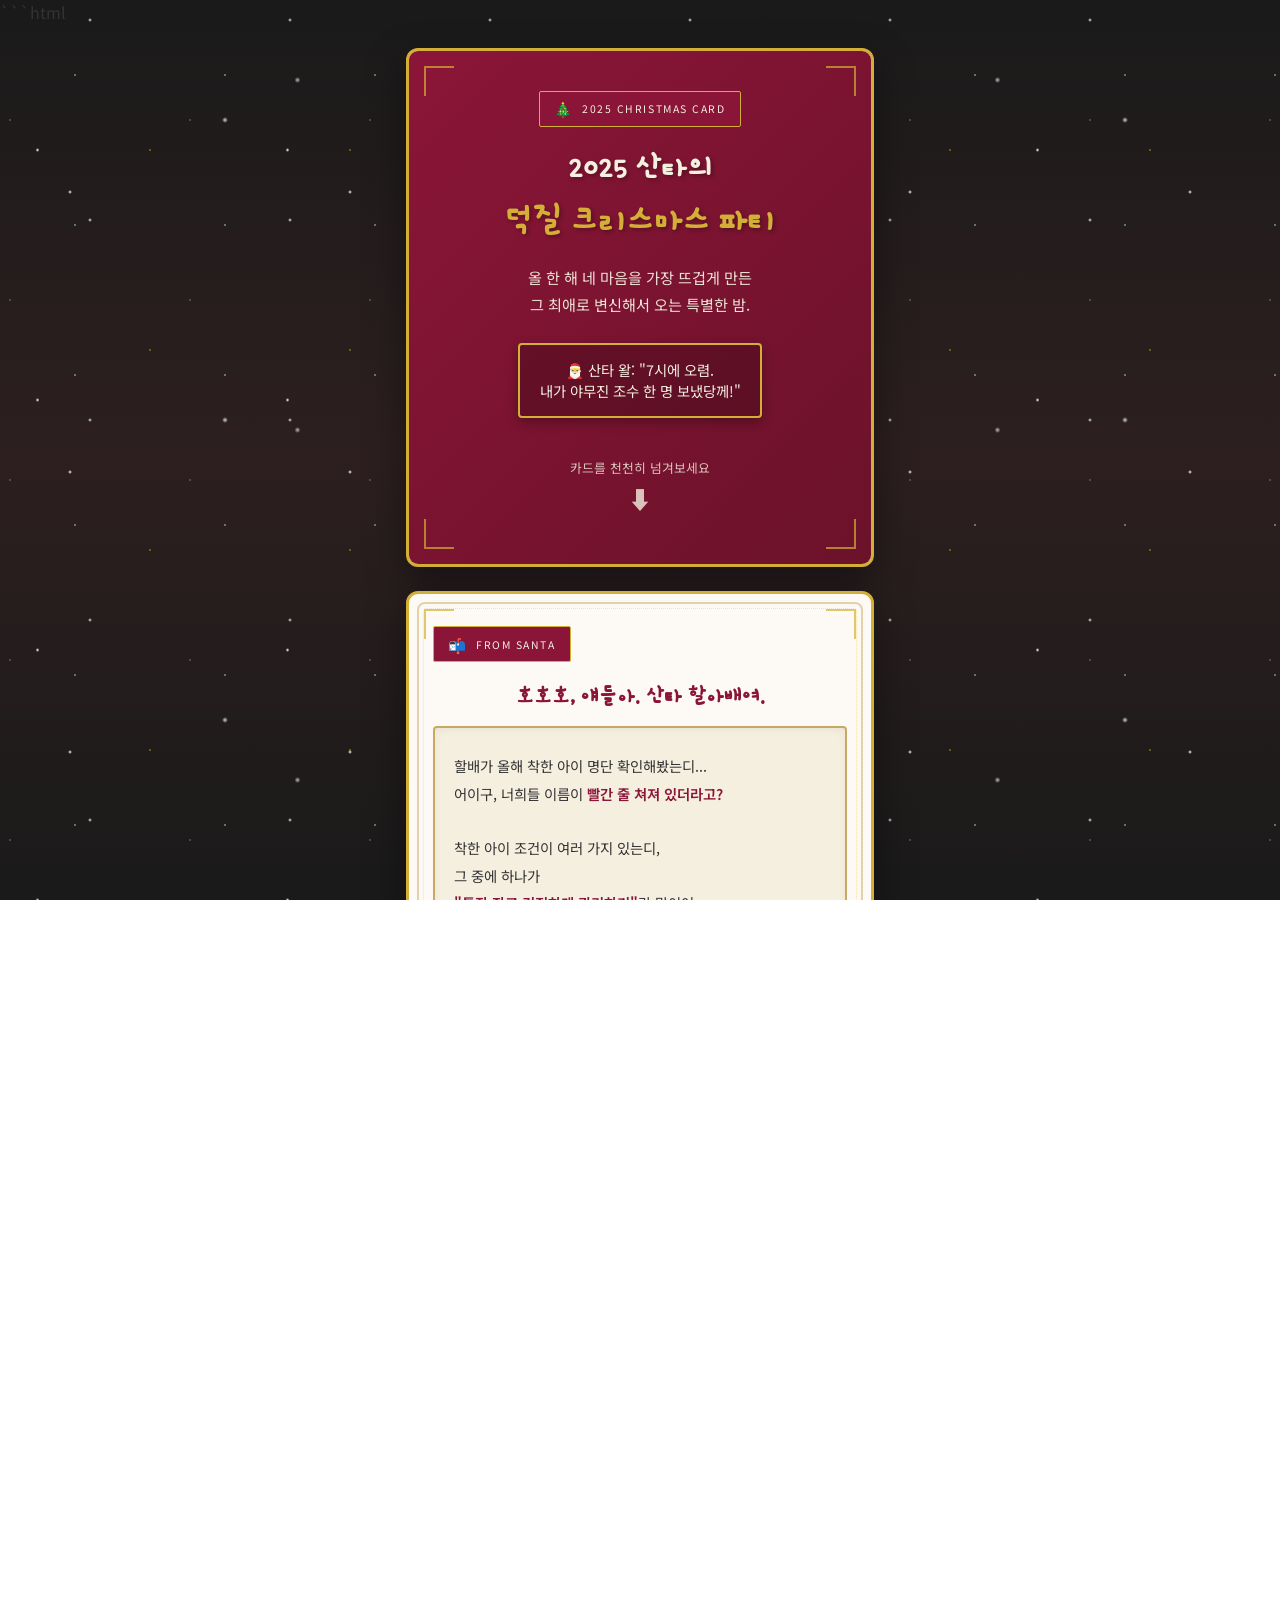
==== index.html @ 879f5dbb "Update index.html" ====
```html
<!DOCTYPE html>
<html lang="ko">
<head>
  <meta charset="UTF-8" />
  <title>2025 산타의 덕질 크리스마스 파티 초대장</title>
  <meta name="viewport" content="width=device-width, initial-scale=1.0, maximum-scale=1.0, user-scalable=no" />
  <meta name="description" content="2025 산타의 덕질 크리스마스 파티 카드형 초대장" />
  <link href="https://fonts.googleapis.com/css2?family=Noto+Sans+KR:wght@300;400;500;700&family=Gaegu:wght@300;400;700&family=Gamja+Flower&display=swap" rel="stylesheet" />
  <style>
    :root {
      --burgundy: #8B1538;
      --deep-red: #6B1229;
      --forest-green: #1B4D3E;
      --dark-green: #0f3b26;
      --gold: #D4AF37;
      --cream: #F5EFE0;
      --card-bg: #FDFAF5;
      --ornament-gold: #C9A961;
    }

    * {
      box-sizing: border-box;
      margin: 0;
      padding: 0;
      -webkit-tap-highlight-color: transparent;
    }

    html, body {
      height: 100%;
      font-family: 'Noto Sans KR', sans-serif;
      scroll-behavior: smooth;
      background: linear-gradient(to bottom, #1a1a1a 0%, #2d1f1f 50%, #1a1a1a 100%);
      color: #333;
      overflow-x: hidden;
    }

    body {
      display: flex;
      flex-direction: column;
      align-items: stretch;
    }

    /* 눈 내리는 효과 - 개선 버전 */
    body::before {
      content: "";
      pointer-events: none;
      position: fixed;
      top: -100%;
      left: 0;
      width: 100%;
      height: 200%;
      background-image:
        radial-gradient(2px 2px at 15% 20%, white, transparent),
        radial-gradient(3px 3px at 75% 40%, rgba(255,255,255,0.8), transparent),
        radial-gradient(2px 2px at 45% 60%, rgba(255,255,255,0.9), transparent),
        radial-gradient(3px 3px at 85% 80%, rgba(255,255,255,0.7), transparent),
        radial-gradient(2px 2px at 25% 90%, white, transparent);
      background-repeat: repeat;
      background-size: 250px 250px, 300px 300px, 200px 200px, 350px 350px, 280px 280px;
      animation: snow 25s linear infinite;
      z-index: 0;
    }

    @keyframes snow {
      0% { transform: translateY(0); }
      100% { transform: translateY(50%); }
    }

    /* 반짝이는 별 효과 */
    body::after {
      content: "";
      pointer-events: none;
      position: fixed;
      top: 0;
      left: 0;
      width: 100%;
      height: 100%;
      background-image:
        radial-gradient(circle, rgba(255,255,255,0.9) 1px, transparent 1px),
        radial-gradient(circle, rgba(255,215,0,0.8) 1px, transparent 1px),
        radial-gradient(circle, rgba(255,192,203,0.6) 1px, transparent 1px);
      background-size: 150px 150px, 200px 200px, 180px 180px;
      background-position: 0 0, 50px 50px, 100px 30px;
      animation: twinkleEnhanced 2s ease-in-out infinite;
      z-index: 0;
      opacity: 0.4;
    }

    @keyframes twinkleEnhanced {
      0% { opacity: 0.3; }
      25% { opacity: 0.5; }
      50% { opacity: 0.7; }
      75% { opacity: 0.5; }
      100% { opacity: 0.3; }
    }

    main {
      position: relative;
      z-index: 1;
      width: 100%;
      padding: 1.5rem 1rem 2.5rem;
      max-width: 500px;
      margin: 0 auto;
    }

    .card-stack { width: 100%; }

    .card-section {
      background: var(--card-bg);
      border-radius: 12px;
      margin-bottom: 1.5rem;
      box-shadow: 0 15px 40px rgba(0,0,0,0.4);
      border: 3px solid var(--gold);
      padding: 0;
      position: relative;
      overflow: hidden;
      animation: cardFadeIn 0.6s ease-out backwards;
      transition: transform 0.3s ease, box-shadow 0.3s ease;
    }

    .card-section:active {
      transform: scale(0.98);
      box-shadow: 0 10px 30px rgba(0,0,0,0.5);
    }

    .card-section:nth-child(1) { animation-delay: 0.1s; }
    .card-section:nth-child(2) { animation-delay: 0.2s; }
    .card-section:nth-child(3) { animation-delay: 0.3s; }
    .card-section:nth-child(4) { animation-delay: 0.4s; }
    .card-section:nth-child(5) { animation-delay: 0.5s; }
    .card-section:nth-child(6) { animation-delay: 0.6s; } /* 추가 카드 */

    @keyframes cardFadeIn {
      from { opacity: 0; transform: translateY(30px); }
      to { opacity: 1; transform: translateY(0); }
    }

    /* 빈티지 테두리 패턴 */
    .card-section::before {
      content: "";
      position: absolute;
      inset: 8px;
      border: 2px solid var(--ornament-gold);
      border-radius: 8px;
      pointer-events: none;
      opacity: 0.5;
    }

    .card-section::after {
      content: "";
      position: absolute;
      inset: 14px;
      border: 1px dotted var(--gold);
      border-radius: 4px;
      pointer-events: none;
      opacity: 0.3;
    }

    .card-inner {
      position: relative;
      z-index: 1;
      padding: 2rem 1.5rem 2.5rem;
    }

    /* 코너 장식 */
    .corner-ornament {
      position: absolute;
      width: 30px;
      height: 30px;
      border: 2px solid var(--gold);
      pointer-events: none;
      z-index: 2;
      opacity: 0.7;
    }
    .corner-ornament.top-left { top: 15px; left: 15px; border-right: none; border-bottom: none; }
    .corner-ornament.top-right { top: 15px; right: 15px; border-left: none; border-bottom: none; }
    .corner-ornament.bottom-left { bottom: 15px; left: 15px; border-right: none; border-top: none; }
    .corner-ornament.bottom-right { bottom: 15px; right: 15px; border-left: none; border-top: none; }

    .card-tag {
      display: inline-flex;
      align-items: center;
      gap: 0.5rem;
      font-size: 0.65rem;
      padding: 0.4rem 0.9rem;
      border-radius: 2px;
      background: var(--burgundy);
      color: var(--cream);
      text-transform: uppercase;
      letter-spacing: 0.15em;
      margin-bottom: 1.2rem;
      border: 1px solid var(--gold);
      transition: transform 0.3s ease;
    }
    .card-tag:active { transform: scale(0.95); }

    .card-tag span.emoji {
      font-size: 0.9rem;
      animation: emojiWiggle 2s ease-in-out infinite;
    }
    @keyframes emojiWiggle {
      0%, 100% { transform: rotate(0deg); }
      10% { transform: rotate(-5deg); }
      20% { transform: rotate(5deg); }
      30% { transform: rotate(-5deg); }
      40% { transform: rotate(5deg); }
      50% { transform: rotate(0deg); }
    }

    h1, h2, h3 { font-weight: 700; }

    /* 표지 스타일 */
    #cover .card-inner {
      text-align: center;
      padding: 2.5rem 1.5rem 3rem;
      background: linear-gradient(135deg, var(--burgundy) 0%, var(--deep-red) 100%);
      color: var(--cream);
    }
    #cover .card-section::before, #cover .card-section::after { border-color: var(--gold); }

    .cover-title {
      font-size: 2rem;
      line-height: 1.4;
      margin-bottom: 1.2rem;
      color: var(--cream);
      font-family: 'Gamja Flower', cursive;
      text-shadow: 2px 2px 4px rgba(0,0,0,0.3);
      animation: fadeIn 1.5s ease-out;
    }
    @keyframes fadeIn { from { opacity: 0; } to { opacity: 1; } }

    .cover-title .highlight {
      color: var(--gold);
      display: block;
      font-size: 2.2rem;
      margin-top: 0.3rem;
      animation: fadeIn 1.5s ease-out 0.3s backwards;
    }

    .cover-sub {
      font-size: 0.95rem;
      color: var(--cream);
      margin-bottom: 1.5rem;
      line-height: 1.8;
      opacity: 0.95;
    }

    .cover-accent {
      font-size: 0.9rem;
      color: var(--cream);
      background: rgba(0,0,0,0.2);
      display: inline-block;
      padding: 0.9rem 1.2rem;
      border-radius: 4px;
      margin: 0 auto 1.5rem;
      border: 2px solid var(--gold);
      box-shadow: 0 4px 12px rgba(0,0,0,0.3);
      animation: fadeIn 1.5s ease-out 0.6s backwards;
    }

    .scroll-hint {
      margin-top: 1rem;
      font-size: 0.8rem;
      color: var(--cream);
      display: flex;
      flex-direction: column;
      align-items: center;
      gap: 0.3rem;
      opacity: 0.8;
    }
    .scroll-hint span.arrow {
      font-size: 1.5rem;
      animation: bounce 1.5s infinite;
    }
    @keyframes bounce {
      0%, 100% { transform: translateY(0); }
      50% { transform: translateY(6px); }
    }

    /* 산타 편지 */
    .letter-title {
      font-size: 1.4rem;
      margin-bottom: 1rem;
      color: var(--burgundy);
      text-align: center;
      font-family: 'Gamja Flower', cursive;
    }

    .letter-body {
      font-size: 0.9rem;
      line-height: 1.9;
      background: var(--cream);
      border-radius: 4px;
      padding: 1.5rem 1.2rem;
      border: 2px solid var(--ornament-gold);
      position: relative;
      box-shadow: inset 0 2px 8px rgba(0,0,0,0.05);
      word-break: keep-all;
    }

    .letter-body strong { color: var(--burgundy); font-weight: 600; }

    .letter-sign {
      margin-top: 1.2rem;
      font-size: 0.85rem;
      text-align: right;
      color: var(--burgundy);
      font-style: italic;
    }

    /* 정보 섹션 */
    .section-heading {
      font-size: 1.3rem;
      margin-bottom: 1.2rem;
      color: var(--burgundy);
      display: flex;
      align-items: center;
      justify-content: center;
      gap: 0.5rem;
      font-family: 'Gamja Flower', cursive;
      text-align: center;
    }

    .section-heading span.emoji {
      font-size: 1.4rem;
      display: inline-block;
      animation: emojiDance 4s ease-in-out infinite;
    }

    @keyframes emojiDance {
      0%, 100% { transform: rotate(0deg) scale(1); }
      10% { transform: rotate(-15deg) scale(1.1); }
      20% { transform: rotate(15deg) scale(1.1); }
      30% { transform: rotate(-15deg) scale(1.1); }
      40% { transform: rotate(15deg) scale(1.1); }
      50% { transform: rotate(0deg) scale(1); }
    }

    .info-grid {
      display: grid;
      gap: 1rem;
      margin-bottom: 1.2rem;
    }

    .info-item {
      border-radius: 4px;
      padding: 1rem;
      background: var(--cream);
      border: 2px solid var(--ornament-gold);
      box-shadow: 0 2px 8px rgba(0,0,0,0.05);
      animation: itemFloat 3s ease-in-out infinite;
      transition: transform 0.2s ease, box-shadow 0.2s ease;
    }
    .info-item:active { transform: translateY(-2px) !important; box-shadow: 0 4px 12px rgba(0,0,0,0.1); }
    .info-item:nth-child(1) { animation-delay: 0s; }
    .info-item:nth-child(2) { animation-delay: 0.3s; }
    .info-item:nth-child(3) { animation-delay: 0.6s; }

    @keyframes itemFloat {
      0%, 100% { transform: translateY(0); }
      50% { transform: translateY(-3px); }
    }

    .info-label {
      font-size: 0.7rem;
      text-transform: uppercase;
      letter-spacing: 0.1em;
      color: var(--burgundy);
      margin-bottom: 0.4rem;
      font-weight: 600;
    }

    .info-value {
      font-size: 1rem;
      font-weight: 600;
      margin-bottom: 0.5rem;
      color: var(--deep-red);
    }

    .info-note {
      font-size: 0.85rem;
      color: #555;
      line-height: 1.7;
      word-break: keep-all;
    }
    .info-note strong { color: var(--burgundy); }

    .theme-box {
      background: var(--cream);
      border: 2px solid var(--ornament-gold);
      border-radius: 4px;
      padding: 1rem;
      margin-top: 1.2rem;
    }

    .theme-box h3 {
      font-size: 1rem;
      margin-bottom: 0.7rem;
      color: var(--burgundy);
    }

    .theme-box p {
      font-size: 0.85rem;
      color: #555;
      line-height: 1.8;
      word-break: keep-all;
    }
    .theme-box strong { color: var(--burgundy); }

    .theme-list { margin-top: 0.7rem; padding-left: 1rem; }
    .theme-list li {
      font-size: 0.83rem;
      color: #555;
      line-height: 1.8;
      margin-bottom: 0.3rem;
      word-break: keep-all;
    }

    /* ✅ 숙소 이미지 - 흐르는 슬라이더 */
    .stay-gallery {
      margin-top: 1.1rem;
      background: rgba(0,0,0,0.02);
      border: 2px solid var(--ornament-gold);
      border-radius: 8px;
      overflow: hidden;
    }
    .stay-gallery .gallery-head {
      display: flex;
      align-items: center;
      justify-content: space-between;
      gap: 0.6rem;
      padding: 0.85rem 0.9rem;
      background: rgba(139, 21, 56, 0.06);
      border-bottom: 1px dashed rgba(212, 175, 55, 0.55);
      color: var(--burgundy);
      font-weight: 700;
      font-size: 0.9rem;
      letter-spacing: 0.01em;
    }
    .stay-gallery .gallery-head small {
      font-weight: 600;
      opacity: 0.8;
      font-size: 0.75rem;
    }
    .marquee {
      position: relative;
      width: 100%;
      overflow: hidden;
      padding: 0.9rem 0.8rem 1rem;
      background: rgba(245, 239, 224, 0.65);
    }
    .marquee-track {
      display: flex;
      width: max-content;
      gap: 0.75rem;
      animation: marqueeMove 22s linear infinite;
      will-change: transform;
    }
    .marquee:hover .marquee-track { animation-play-state: paused; }
    .marquee:active .marquee-track { animation-play-state: paused; }

    @keyframes marqueeMove {
      0% { transform: translateX(0); }
      100% { transform: translateX(-50%); }
    }

    .stay-photo {
      width: 180px;
      height: 120px;
      border-radius: 10px;
      overflow: hidden;
      flex: 0 0 auto;
      border: 2px solid rgba(212, 175, 55, 0.7);
      box-shadow: 0 6px 16px rgba(0,0,0,0.12);
      background: #fff;
      position: relative;
    }
    .stay-photo img {
      width: 100%;
      height: 100%;
      object-fit: cover;
      display: block;
      transform: scale(1.02);
      transition: transform 0.35s ease;
    }
    .stay-photo:active img { transform: scale(1.08); }
    .stay-photo .badge {
      position: absolute;
      left: 8px;
      top: 8px;
      background: rgba(107, 18, 41, 0.88);
      color: var(--cream);
      font-size: 0.72rem;
      padding: 0.25rem 0.5rem;
      border-radius: 6px;
      border: 1px solid rgba(212, 175, 55, 0.9);
      letter-spacing: 0.02em;
    }

    /* 타임라인 */
    .timeline { position: relative; margin-top: 1rem; padding-left: 0; }
    .timeline-item {
      position: relative;
      padding-left: 2.5rem;
      margin-bottom: 2rem;
      transition: transform 0.2s ease;
    }
    .timeline-item:last-child { margin-bottom: 0; }
    .timeline-item:active { transform: translateX(3px); }

    .timeline-item::before {
      content: "";
      position: absolute;
      left: 0.45rem;
      top: 0;
      bottom: -2rem;
      width: 2px;
      background: linear-gradient(to bottom, var(--burgundy) 0%, var(--ornament-gold) 100%);
    }
    .timeline-item:last-child::before { display: none; }

    .timeline-item::after {
      content: "";
      position: absolute;
      left: 0;
      top: 0.4rem;
      width: 12px;
      height: 12px;
      border-radius: 50%;
      background: var(--gold);
      border: 3px solid var(--burgundy);
      box-shadow: 0 0 0 3px var(--card-bg);
      z-index: 1;
    }

    .timeline-time {
      font-size: 0.75rem;
      color: var(--burgundy);
      font-weight: 700;
      margin-bottom: 0.4rem;
      display: inline-block;
      background: rgba(139, 21, 56, 0.1);
      padding: 0.2rem 0.6rem;
      border-radius: 3px;
    }

    .timeline-title {
      font-size: 0.95rem;
      font-weight: 600;
      margin-bottom: 0.5rem;
      color: var(--deep-red);
    }

    .timeline-desc {
      font-size: 0.83rem;
      color: #555;
      line-height: 1.8;
      word-break: keep-all;
    }
    .timeline-desc strong { color: var(--burgundy); }

    /* 체크리스트 */
    .checklist { list-style: none; display: grid; gap: 1rem; font-size: 0.9rem; }

    .check-item {
      display: flex;
      align-items: flex-start;
      gap: 0.8rem;
      background: var(--cream);
      padding: 1rem;
      border-radius: 4px;
      border: 2px solid var(--ornament-gold);
      animation: checkFloat 3s ease-in-out infinite;
      transition: transform 0.2s ease;
    }
    .check-item:active { transform: translateY(-2px) scale(0.98) !important; }

    .check-item:nth-child(1) { animation-delay: 0s; }
    .check-item:nth-child(2) { animation-delay: 0.2s; }
    .check-item:nth-child(3) { animation-delay: 0.4s; }
    .check-item:nth-child(4) { animation-delay: 0.6s; }
    .check-item:nth-child(5) { animation-delay: 0.8s; }

    @keyframes checkFloat {
      0%, 100% { transform: translateY(0); }
      50% { transform: translateY(-2px); }
    }

    .check-icon {
      font-size: 1.3rem;
      margin-top: 0.1rem;
      flex-shrink: 0;
      animation: iconShake 3s ease-in-out infinite;
    }
    .check-item:nth-child(1) .check-icon { animation-delay: 0s; }
    .check-item:nth-child(2) .check-icon { animation-delay: 0.5s; }
    .check-item:nth-child(3) .check-icon { animation-delay: 1s; }
    .check-item:nth-child(4) .check-icon { animation-delay: 1.5s; }
    .check-item:nth-child(5) .check-icon { animation-delay: 2s; }

    @keyframes iconShake {
      0%, 90%, 100% { transform: rotate(0deg); }
      92% { transform: rotate(-10deg); }
      94% { transform: rotate(10deg); }
      96% { transform: rotate(-10deg); }
      98% { transform: rotate(10deg); }
    }

    .check-main { font-weight: 600; margin-bottom: 0.4rem; color: var(--deep-red); font-size: 0.9rem; }
    .check-sub { font-size: 0.8rem; color: #555; line-height: 1.8; word-break: keep-all; }
    .check-sub strong { color: var(--burgundy); }

    .check-list { margin-top: 0.5rem; padding-left: 0.8rem; }
    .check-list li { font-size: 0.78rem; color: #666; margin-bottom: 0.2rem; word-break: keep-all; }

    /* Footer */
    footer { position: relative; z-index: 1; padding: 0 1rem 2.5rem; }

    .footer-inner {
      max-width: 500px;
      margin: 0 auto;
      text-align: center;
      font-size: 0.85rem;
      color: var(--cream);
      background: rgba(139, 21, 56, 0.3);
      padding: 1.8rem 1.5rem;
      border-radius: 12px;
      border: 2px solid var(--gold);
      word-break: keep-all;
      animation: footerGlow 3s ease-in-out infinite;
    }

    @keyframes footerGlow {
      0%, 100% { box-shadow: 0 0 20px rgba(212, 175, 55, 0.3); }
      50% { box-shadow: 0 0 30px rgba(212, 175, 55, 0.6); }
    }

    .footer-inner strong { color: var(--gold); }
    .footer-inner p { line-height: 1.8; }

    /* 스크롤 시 애니메이션 */
    .animate-in { animation: slideInLeft 0.6s ease-out; }

    @keyframes slideInLeft {
      from { opacity: 0; transform: translateX(-30px); }
      to { opacity: 1; transform: translateX(0); }
    }

    /* 작은 화면에서 이미지 카드 조금 더 작게 */
    @media (max-width: 360px) {
      .stay-photo { width: 160px; height: 110px; }
      .card-inner { padding: 1.8rem 1.2rem 2.2rem; }
    }

    /* 접근성: 모션 줄이기 */
    @media (prefers-reduced-motion: reduce) {
      * { animation: none !important; transition: none !important; scroll-behavior: auto !important; }
    }
  </style>
</head>
<body>
  <main>
    <div class="card-stack">

      <!-- 1. COVER - 크리스마스 카드 표지 -->
      <section class="card-section" id="cover">
        <div class="corner-ornament top-left"></div>
        <div class="corner-ornament top-right"></div>
        <div class="corner-ornament bottom-left"></div>
        <div class="corner-ornament bottom-right"></div>

        <div class="card-inner">
          <div class="card-tag">
            <span class="emoji">🎄</span>
            <span>2025 Christmas Card</span>
          </div>

          <h1 class="cover-title">
            2025 산타의<br />
            <span class="highlight">덕질 크리스마스 파티</span>
          </h1>

          <p class="cover-sub">
            올 한 해 네 마음을 가장 뜨겁게 만든<br />
            그 최애로 변신해서 오는 특별한 밤.
          </p>

          <div class="cover-accent">
            🎅 산타 왈: "7시에 오렴. <br />내가 야무진 조수 한 명 보냈당께!"
          </div>

          <div class="scroll-hint">
            <span>카드를 천천히 넘겨보세요</span>
            <span class="arrow">⬇️</span>
          </div>
        </div>
      </section>

      <!-- 2. SANTA LETTER - 산타 편지 -->
      <section class="card-section" id="letter">
        <div class="corner-ornament top-left"></div>
        <div class="corner-ornament top-right"></div>
        <div class="corner-ornament bottom-left"></div>
        <div class="corner-ornament bottom-right"></div>

        <div class="card-inner">
          <div class="card-tag">
            <span class="emoji">📬</span>
            <span>From Santa</span>
          </div>

          <h2 class="letter-title">호호호, 얘들아. 산타 할아배여.</h2>

          <div class="letter-body">
            할배가 올해 착한 아이 명단 확인해봤는디...<br />
            어이구, 너희들 이름이 <strong>빨간 줄 쳐져 있더라고?</strong>
            <br /><br />
            착한 아이 조건이 여러 가지 있는디,<br />
            그 중에 하나가<br /> <strong>"통장 잔고 건전하게 관리하기"</strong>란 말이여.<br />
            과소비하면 나쁜 아이로 분류된단다...
            <br /><br />
            근디 너희들 통장 확인해봤더니<br />
            어머나, 전부 다 <strong>텅장</strong>이 되어버렸구만!<br />
            호호호, 다들 이 조항에 해당되더라고!<br />
            뭘 그렇게 샀는지 할배는 다 알지...
            <br /><br />
            학교 다니는 것도, 일하는 것도, 사람 만나는 것도<br />
            올해 참 쉽지 않았제?<br />
            그래도 여기까지 버텨준 거, 그거면 됐단다!
            <br /><br />
            근데 말이여, 착한 아이 명단에서 빠졌다고 해서<br />
            선물 안 주는 건 아니란다.<br />
            오히려 <strong>더 재밌는 선물</strong>을 준비했지!
            <br /><br />
            그래서 할배가 <strong>특별한 크리스마스 파티</strong>를 <br />하나 준비했네.<br />
            올해 네 마음을 가장 뜨겁게 만든<br />
            그 캐릭터나 인물로 변신해서 모이는 거여!
            <br /><br />
            참가자는 할배 조수 포함해서 딱 다섯 명.<br />
            이 정도면 적당하제.
            <br /><br />
            할배가 하나만 부탁하자면<br />
            <strong>2025년에 네 마음을 제일 흔들어놨던<br />
            그 캐릭터나 사람으로 변신해서 오는 거여.</strong>
            <br /><br />
            근디! 미리 다 꾸미고 오면 재미없잖겄나?<br />
            <strong>7시에 와서 그때부터 <br />각자 방에서 변신 시작</strong>하는 거란다.<br />

            <br /><br />
            아, 그리고 말이여!<br />
            할배가 <strong>크리스마스 당일엔 바빠서 못 간다.</strong><br />
            전세계 애들 선물 배달하느라 정신없단 말이여!<br />
            그래서 <strong>할배 조수 한 명을 보낼 거여.</strong><br />
            걔가 나 대신 가서 너희들이랑 같이 놀아줄 거란다. 호호호!
            <br /><br />
            자세한 건 아래 카드들 천천히 넘겨보고,<br />
            7시 딱 맞춰서 오면 되네!<br />
            늦으면... 호호호, 할배가 알 거여. 🎄

            <div class="letter-sign">
              - 산타 할배가 -
            </div>
          </div>
        </div>
      </section>

      <!-- 3. INFO - 파티 정보 카드 (✅ 체크인 가이드 + 와이파이 + 숙소 이미지 추가) -->
      <section class="card-section" id="info">
        <div class="corner-ornament top-left"></div>
        <div class="corner-ornament top-right"></div>
        <div class="corner-ornament bottom-left"></div>
        <div class="corner-ornament bottom-right"></div>

        <div class="card-inner">
          <div class="card-tag">
            <span class="emoji">📍</span>
            <span>Party Info</span>
          </div>

          <h2 class="section-heading">
            <span class="emoji">🎁</span>
            <span>파티 기본 정보</span>
          </h2>

          <div class="info-grid">
            <div class="info-item">
              <div class="info-label">언제</div>
              <div class="info-value">2025.12.25 (목)</div>
              <p class="info-note">
                📅 <strong>오후 3시부터 입실 가능</strong>하구,<br />
                <strong>본게임은 7시에 시작</strong>이여!<br />
                (3시~7시는 장 볼 사람 장 보고, 쉬고, 꿀같이 누워있다가 오면 됨 ㅇㅋ?)
              </p>
            </div>

            <div class="info-item">
              <div class="info-label">어디</div>
              <div class="info-value">아지트 같은 파티룸</div>
              <p class="info-note">
                📍 주소는 아래에 <strong>딱 박아놨으니</strong> 잘 보고 오고!<br />
                노래방 기계도 있는 곳인데… 오늘은 그거보다 더 재밌게 놀 거여 😏
              </p>
            </div>

            <div class="info-item">
              <div class="info-label">누구</div>
              <div class="info-value">조수 포함 5명</div>
              <p class="info-note">
                👥 산타 조수 포함해서 총 다섯 명!<br />
                인원 딱 좋아서 수다+게임+술게임… 진행 쌉가능.
              </p>
            </div>
          </div>

          <!-- ✅ 숙소 체크인 가이드 -->
          <div class="theme-box" style="margin-top: 0.4rem;">
            <h3>🧭 체크인 가이드 (길치 구제용)</h3>
            <p style="margin-bottom:0.7rem;">
              <strong>주소:</strong> [서울시 구로구 구로동 496-167]<br />
              이거 찍고 오면 되는데, 그래도 불안한 애들을 위해 “할배가” 길 안내 적어준다잉~
            </p>
            <ol class="theme-list" style="padding-left: 1.2rem; margin-top:0;">
              <li><strong>구로역 1번 출구</strong> 나온 뒤 <strong>NC백화점 방면</strong>으로 가서 <strong>육교</strong>로 횡단!</li>
              <li>NC백화점 <strong>벽면 따라 150m 직진</strong> → 그 다음 <strong>횡단보도 2개</strong> 연속으로 건너기!</li>
              <li><strong>애견용품샵 방면</strong>으로 <strong>70m 직진</strong> 후 <strong>오른쪽 골목</strong>으로 쏙!</li>
              <li>골목 들어가서 <strong>60m 직진</strong> → <strong>CU 방면 왼쪽 골목</strong>으로 또 쏙!</li>
              <li><strong>50m</strong>만 더 가면 <strong>숙소 도착</strong>이여 🎄 (여기서부터는 “어? 여기 맞나?”가 맞음)</li>
            </ol>
          </div>

          <!-- ✅ 출입/비번 안내 -->
          <div class="theme-box" style="margin-top: 1rem;">
            <h3>🔑 문 여는 법 / 비번</h3>
            <p>
              <strong>대문</strong>은 옆 <strong>우편함</strong>에 있는 <strong>대문 열쇠</strong>로 열어주세용!<br />
              <strong>★중요★ 대문열쇠는 사용하고 나면 꼭 다시 우편함에 넣어서 보관!</strong><br /><br />
              <strong>본채 비밀번호:</strong> 1234<br />
              <strong>별채:</strong> 오픈되어있습니다요!<br />
              (옥상 주민이 가끔 계단 지나갈 수 있대요! 놀라지 말기 😇)
            </p>
          </div>

          <!-- ✅ 와이파이 -->
          <div class="theme-box" style="margin-top: 1rem;">
            <h3>📶 와이파이</h3>
            <p>
              <strong>name:</strong> SK_WIFIGIGA8778_5G (2.4G)<br />
              <strong>password:</strong> AAZ83@9352<br /><br />
              <strong>5G</strong>는 가까운 데서 빠르고,<br />
              <strong>2.4G</strong>는 멀어도 잘 잡힌대요!<br />
              <strong>별채</strong>에 머무는 친구는 <strong>2.4G</strong> 추천 😊
            </p>
          </div>

          <!-- ✅ 숙소 이미지 슬라이더(흘러가게) -->
          <div class="stay-gallery" aria-label="숙소 이미지 미리보기">
            <div class="gallery-head">
              <span>🏠 숙소 미리보기</span>
              <small>(손가락으로 구경해도 됨)</small>
            </div>

            <div class="marquee" id="marquee">
              <div class="marquee-track" id="marqueeTrack">
                <!-- 1st set -->
                <figure class="stay-photo">
                  <span class="badge">1</span>
                  <img src="https://a0.muscache.com/im/pictures/miso/Hosting-1201505742783014540/original/a355abdc-9598-44bb-83d6-66c65f97db3a.jpeg?im_w=720" alt="숙소 이미지 1" loading="lazy" />
                </figure>
                <figure class="stay-photo">
                  <span class="badge">2</span>
                  <img src="https://a0.muscache.com/im/pictures/miso/Hosting-1201505742783014540/original/8afa397c-697b-4cf4-854f-3a2db82c38fe.jpeg?im_w=720" alt="숙소 이미지 2" loading="lazy" />
                </figure>
                <figure class="stay-photo">
                  <span class="badge">3</span>
                  <img src="https://a0.muscache.com/im/pictures/miso/Hosting-1201505742783014540/original/755d8c3c-fb9c-420d-ad24-036c8a4a3da6.jpeg?im_w=720" alt="숙소 이미지 3" loading="lazy" />
                </figure>
                <figure class="stay-photo">
                  <span class="badge">4</span>
                  <img src="https://a0.muscache.com/im/pictures/miso/Hosting-1201505742783014540/original/5e2c0573-f888-4611-a56a-5203258ddc7e.jpeg?im_w=720" alt="숙소 이미지 4" loading="lazy" />
                </figure>
                <figure class="stay-photo">
                  <span class="badge">5</span>
                  <img src="https://a0.muscache.com/im/pictures/miso/Hosting-1201505742783014540/original/cc933890-f5ee-4e37-9d24-4290cac72ad0.jpeg?im_w=1200" alt="숙소 이미지 5" loading="lazy" />
                </figure>

                <!-- duplicate set for seamless loop -->
                <figure class="stay-photo" aria-hidden="true">
                  <span class="badge">1</span>
                  <img src="https://a0.muscache.com/im/pictures/miso/Hosting-1201505742783014540/original/a355abdc-9598-44bb-83d6-66c65f97db3a.jpeg?im_w=720" alt="" loading="lazy" />
                </figure>
                <figure class="stay-photo" aria-hidden="true">
                  <span class="badge">2</span>
                  <img src="https://a0.muscache.com/im/pictures/miso/Hosting-1201505742783014540/original/8afa397c-697b-4cf4-854f-3a2db82c38fe.jpeg?im_w=720" alt="" loading="lazy" />
                </figure>
                <figure class="stay-photo" aria-hidden="true">
                  <span class="badge">3</span>
                  <img src="https://a0.muscache.com/im/pictures/miso/Hosting-1201505742783014540/original/755d8c3c-fb9c-420d-ad24-036c8a4a3da6.jpeg?im_w=720" alt="" loading="lazy" />
                </figure>
                <figure class="stay-photo" aria-hidden="true">
                  <span class="badge">4</span>
                  <img src="https://a0.muscache.com/im/pictures/miso/Hosting-1201505742783014540/original/5e2c0573-f888-4611-a56a-5203258ddc7e.jpeg?im_w=720" alt="" loading="lazy" />
                </figure>
                <figure class="stay-photo" aria-hidden="true">
                  <span class="badge">5</span>
                  <img src="https://a0.muscache.com/im/pictures/miso/Hosting-1201505742783014540/original/cc933890-f5ee-4e37-9d24-4290cac72ad0.jpeg?im_w=1200" alt="" loading="lazy" />
                </figure>
              </div>
            </div>
          </div>

          <!-- ✅ 테마/드레스코드: 그대로 유지 -->
          <div class="theme-box">
            <h3>🎭 테마</h3>
            <p>
              <strong>2025년, 네 인생을 빛낸 최애 캐릭터나 사람으로 나타나기!</strong>
            </p>
            <ul class="theme-list">
              <li>만화책 캐릭터든, 드라마 사람이든, 노래하는 사람이든 다 좋네</li>
              <li>클스마스 느낌 조금만 넣어주면 할배가 더 기뻐할 거여 🎄</li>
            </ul>
          </div>

          <div class="theme-box" style="margin-top: 1rem;">
            <h3>⚠️ 드레스코드 방식</h3>
            <p>
              <strong>집에서 미리 다 꾸미고 오는 거 안 된다!</strong><br />
              편한 옷으로 와서 → 7시에 들어와서 → 방 정하고 → 거기서 꾸미기 시작!<br />
              "현장에서 변신하기" 그런 거제.<br />
              평범하게 있다가 → 갑자기 캐릭터 되는 그 과정도 다 추억이 될 거란다!
            </p>
          </div>
        </div>
      </section>

      <!-- 4. SCHEDULE - 스케줄 카드 (✅ 3시 입실/7시 모임/마지막 술게임으로 수정) -->
      <section class="card-section" id="schedule">
        <div class="corner-ornament top-left"></div>
        <div class="corner-ornament top-right"></div>
        <div class="corner-ornament bottom-left"></div>
        <div class="corner-ornament bottom-right"></div>

        <div class="card-inner">
          <div class="card-tag">
            <span class="emoji">🕒</span>
            <span>Schedule</span>
          </div>

          <h2 class="section-heading">
            <span class="emoji">📖</span>
            <span>크리스마스 밤 흐름</span>
          </h2>

          <p style="font-size:0.88rem; color:#666; margin-bottom:1rem; text-align: center;">
            (대충 이렇게 흘러갈 거여, 딱딱하게 안 해도 되네!)
          </p>

          <div class="timeline">
            <div class="timeline-item">
              <div class="timeline-time">오후 3시 ~ 7시</div>
              <div class="timeline-title">입실 & 장보기 & 쉬는 시간</div>
              <div class="timeline-desc">
                <strong>3시에 입실 가능!</strong><br />
                장 볼 사람은 미리 장 보고, 아닌 사람은 그냥 누워서 기력 충전해도 됨.<br />
                (최애로 변신하기 전에 체력 저장 필수라구요~)
              </div>
            </div>

            <div class="timeline-item">
              <div class="timeline-time">저녁 7시 ~ 7시 반</div>
              <div class="timeline-title">모여서 방 정하고 꾸미기</div>
              <div class="timeline-desc">
                7시에 다 같이 모여서 인사 나누고 → 각자 방 배정 → 변신 시작!<br />
                이때부터 벌써 웃음 나올 거제.
              </div>
            </div>

            <div class="timeline-item">
              <div class="timeline-time">7시 반 ~ 8시</div>
              <div class="timeline-title">캐릭터로 등장하는 시간 & 사진 찍기</div>
              <div class="timeline-desc">
                한 명씩 나오면서 캐릭터 소개하고 포즈 취하는 거여!<br />
                나머지 친구들은 박수치고 사진 찍어주고.<br />
                올해 크리스마스 기념사진 남기는 시간이제!
              </div>
            </div>

            <div class="timeline-item">
              <div class="timeline-time">8시부터 ~</div>
              <div class="timeline-title">배달 음식 먹으면서 수다</div>
              <div class="timeline-desc">
                <strong>놀 시간 세이브하려고 음식은 전부 배달로 간다잉!</strong><br />
                맛있는 거 시켜다가 먹으면서<br />
                니네 하고 싶은 이야기 다 하려무나~ <br />
                먼 얘기 했는지는 내가 다~~ 조수한테 들을겨~
              </div>
            </div>

            <div class="timeline-item">
              <div class="timeline-time">그다음엔</div>
              <div class="timeline-title">선물 바꾸기 🎁</div>
              <div class="timeline-desc">
                각자 가져온 선물 랜덤으로 교환하는 거여!<br />
                누가 뭘 가져왔는지 몰라서 더 재밌단다.<br />
                포장 뜯을 때 <strong>리액션 크게 해주면 할배가 좋아할 거네!</strong>
              </div>
            </div>

            <div class="timeline-item">
              <div class="timeline-time">밤새도록</div>
              <div class="timeline-title">술게임 + 게임파티 (조수 준비 완료)</div>
              <div class="timeline-desc">
                노래방도 좋지만… 오늘은 <strong>술게임으로 찢는다</strong> 😈<br />
                산타 조수한테 <strong>여러 가지 게임</strong> 준비하라고 이미 시켜놨으니<br />
                <strong>기대해도 좋다잉~</strong><br />
                중요한 건 다 같이 편하게 웃으면서 노는 거제!
              </div>
            </div>
          </div>
        </div>
      </section>

      <!-- ✅ 5. FOOD PLAN - 음식/술 카드 (새로 추가) -->
      <section class="card-section" id="food">
        <div class="corner-ornament top-left"></div>
        <div class="corner-ornament top-right"></div>
        <div class="corner-ornament bottom-left"></div>
        <div class="corner-ornament bottom-right"></div>

        <div class="card-inner">
          <div class="card-tag">
            <span class="emoji">🍗</span>
            <span>Food & Drinks</span>
          </div>

          <h2 class="section-heading">
            <span class="emoji">🛵</span>
            <span>음식/술 세팅 (시간 절약 버전)</span>
          </h2>

          <div class="theme-box" style="margin-top: 0.2rem;">
            <h3>🧠 운영 철학</h3>
            <p>
              우리 <strong>놀 시간 세이브</strong>해야 하니까!<br />
              장시간 조리/준비 없음. <strong>전부 배달음식 + 최소 장보기</strong>로 갑니당 😌
            </p>
          </div>

          <div class="theme-box" style="margin-top: 1rem;">
            <h3>1) BHC</h3>
            <p>
              • 뿌링클 콤보 1마리 (기프티콘): <strong>20,100원</strong><br />
              • 달콤바삭 치즈볼: <strong>5,500원</strong><br />
              • 배달비: <strong>3,500원</strong><br />
              → <strong>총 29,100원</strong>이에요!
            </p>
          </div>

          <div class="theme-box" style="margin-top: 1rem;">
            <h3>2) 샹츠마라 신도림점</h3>
            <p>
              • 로제 마라샹궈 2~3인분: <strong>36,900원</strong><br />
              • 맵기 <strong>2단계</strong> 생각 중!<br />
              <strong>신라면 맵기</strong> vs <strong>열라면 맵기</strong> 뭐로 갈지 의견 주세용~!!!!<br />
              • 마라샹궈랑 <strong>밥 같이</strong> 드실 분도 말해주세용 🍚
            </p>
          </div>

          <div class="theme-box" style="margin-top: 1rem;">
            <h3>3) 요아정 (디저트)</h3>
            <p>
              • 홀리데이 선물박스 패키지: <strong>매장 방문 시 가능</strong><br />
              • 3~4인용 메뉴 주문에 <strong>1,000원 추가</strong>하면 OK!<br /><br />
              근데 숙소 근처에 요아정이 없어서 <strong>조금 걸어야</strong> 한대요 😭<br />
              <strong>“걸어도 된다”</strong> vs <strong>“파바 같은 대안이 낫다”</strong> 의견 부탁!
            </p>
          </div>

          <div class="theme-box" style="margin-top: 1rem;">
            <h3>4) 안주 최소 세팅</h3>
            <p>
              • 과일(딸기, 샤인머스켓, 토마토 등)<br />
              • 마른안주 위주로<br />
              → <strong>30,000원 선</strong>으로 생각 중이에요!
            </p>
          </div>

          <div class="theme-box" style="margin-top: 1rem;">
            <h3>5) 술</h3>
            <p>
              • 과일소주(다래, 살구) <strong>각 2병씩</strong><br />
              • 카스 픽쳐 <strong>2개</strong><br /><br />
              (여기서 추가 원하는 사람 있으면 말해줘! 근데 과음 금지다잉 😇)
            </p>
          </div>
        </div>
      </section>

      <!-- 6. CHECKLIST - 준비물 카드 (원본 유지) -->
      <section class="card-section" id="checklist">
        <div class="corner-ornament top-left"></div>
        <div class="corner-ornament top-right"></div>
        <div class="corner-ornament bottom-left"></div>
        <div class="corner-ornament bottom-right"></div>

        <div class="card-inner">
          <div class="card-tag">
            <span class="emoji">✅</span>
            <span>Checklist</span>
          </div>

          <h2 class="section-heading">
            <span class="emoji">🧳</span>
            <span>오기 전에 챙겨야 할 것들</span>
          </h2>

          <ul class="checklist">
            <li class="check-item">
              <span class="check-icon">🎁</span>
              <div>
                <div class="check-main">선물 하나</div>
                <div class="check-sub">
                  <strong>돈:</strong> 5천 원 정도면 충분하네 (부담 갖지 말고!)<br />
                  귀여운 거, 재밌는 거, 쓸모없는 거<br />
                  <strong>포장은 꼭 해야 한다!</strong><br />
                  <strong>🤫 절대 비밀:</strong> 누가 뭘 가져왔는지 다른 친구들이 절대 모르게!<br />
                  블라인드로 가져와서 랜덤 추첨할 거니께.
                </div>
              </div>
            </li>

            <li class="check-item">
              <span class="check-icon">👗</span>
              <div>
                <div class="check-main">캐릭터 꾸미기 준비물</div>
                <div class="check-sub">
                  <strong>⚠️ 저가형으로! 부담 갖지 말기!</strong><br />
                  옷이랑, 악세서리랑, 소품 같은 거<br />
                  다이소 레벨로 가볍게 준비해도 충분해!<br />
                  <strong>목적:</strong> 너의 <strong>텅장을 만든 그 가해자</strong>가 누군지 알아내는 거야 ㅋㅋㅋ<br />
                  완벽하게 안 해도 괜찮단다. 느낌만 나면 충분히 멋있어!<br />
                  <strong>🤫 비밀 엄수:</strong> 다른 친구들이 절대 알아채지 못하게 비밀로!
                </div>
              </div>
            </li>

            <li class="check-item">
              <span class="check-icon">🧴</span>
              <div>
                <div class="check-main">개인 짐</div>
                <div class="check-sub">
                  세안용품, 화장품, 렌즈 담는 거, 잠옷, 충전기 같은 거<br />
                  다음 날 개운하게 일어나려면 이런 거 챙겨와야제!
                </div>
              </div>
            </li>

            <li class="check-item">
              <span class="check-icon">🍬</span>
              <div>
                <div class="check-main">빨간색 과자 하나</div>
                <div class="check-sub">
                  <strong>크리스마스 느낌으로 빨간색 과자 하나씩!</strong><br />
                  빨간 포장 과자, 딸기맛, 체리맛, 빨간 젤리 등등<br />
                  <strong>⚠️ 중요: 어떤 과자인지 절대 비밀!</strong><br />
                  블라인드로 가져와서 나중에 다 같이 공개할 거란다... 후후<br />
                  너네들 중에 중복 있음 마셔라잉~~~ 눈치게임이다잉~
                </div>
              </div>
            </li>

            <li class="check-item">
              <span class="check-icon">💖</span>
              <div>
                <div class="check-main">2025년 이야기들</div>
                <div class="check-sub">
                  <ul class="check-list">
                    <li>올해 있었던 재밌는 일, 힘들었던 일</li>
                    <li>덕질하면서 느낀 것들</li>
                    <li>친구들한테 하고 싶었던 말들</li>
                  </ul>
                  <strong>오늘은 편하게 마음 열고 이야기하는 날</strong>이니께<br />
                  하고 싶은 얘기 있으면 다 가져오라고!
                </div>
              </div>
            </li>
          </ul>
        </div>
      </section>

    </div>
  </main>

  <footer>
    <div class="footer-inner">
      <p>🎅 <strong>산타 할배 마지막 한마디</strong></p>
      <p style="margin-top: 1rem;">
        "호호호, 시간 약속만 잘 지켜주면 되네!<br />
      </p>
      <p style="margin-top: 1rem;">
        할배가 직접 못 가서 좀 아쉽긴 한디,<br />
        대신 보내는 조수가 너희들이랑 신나게 놀아줄 거여!
      </p>
      <p style="margin-top: 1rem;">
        2025년 크리스마스,<br />
        우리끼리 <strong>정말 따뜻하고 재밌는 추억</strong> 만들어보자꾸나!
      </p>
      <p style="margin-top: 1.5rem; font-size: 1.1rem;">
        호호호, 메리 크리스마스! 🎄✨
      </p>
      <p style="margin-top: 0.5rem; font-style: italic;">
        - 산타 할배가 -
      </p>
    </div>
  </footer>

  <script>
    console.log("🎄 2025 산타의 덕질 크리스마스 파티 초대장 (ver1 content updated)");

    // (옵션) 슬라이더가 너무 빠르다/느리다 싶으면 여기서 숫자만 바꾸면 됨.
    // 22s -> 더 느리게: 28s / 더 빠르게: 16s
    // CSS에서 조정하는 게 제일 깔끔해서 여기선 로그만!
  </script>
</body>
</html>
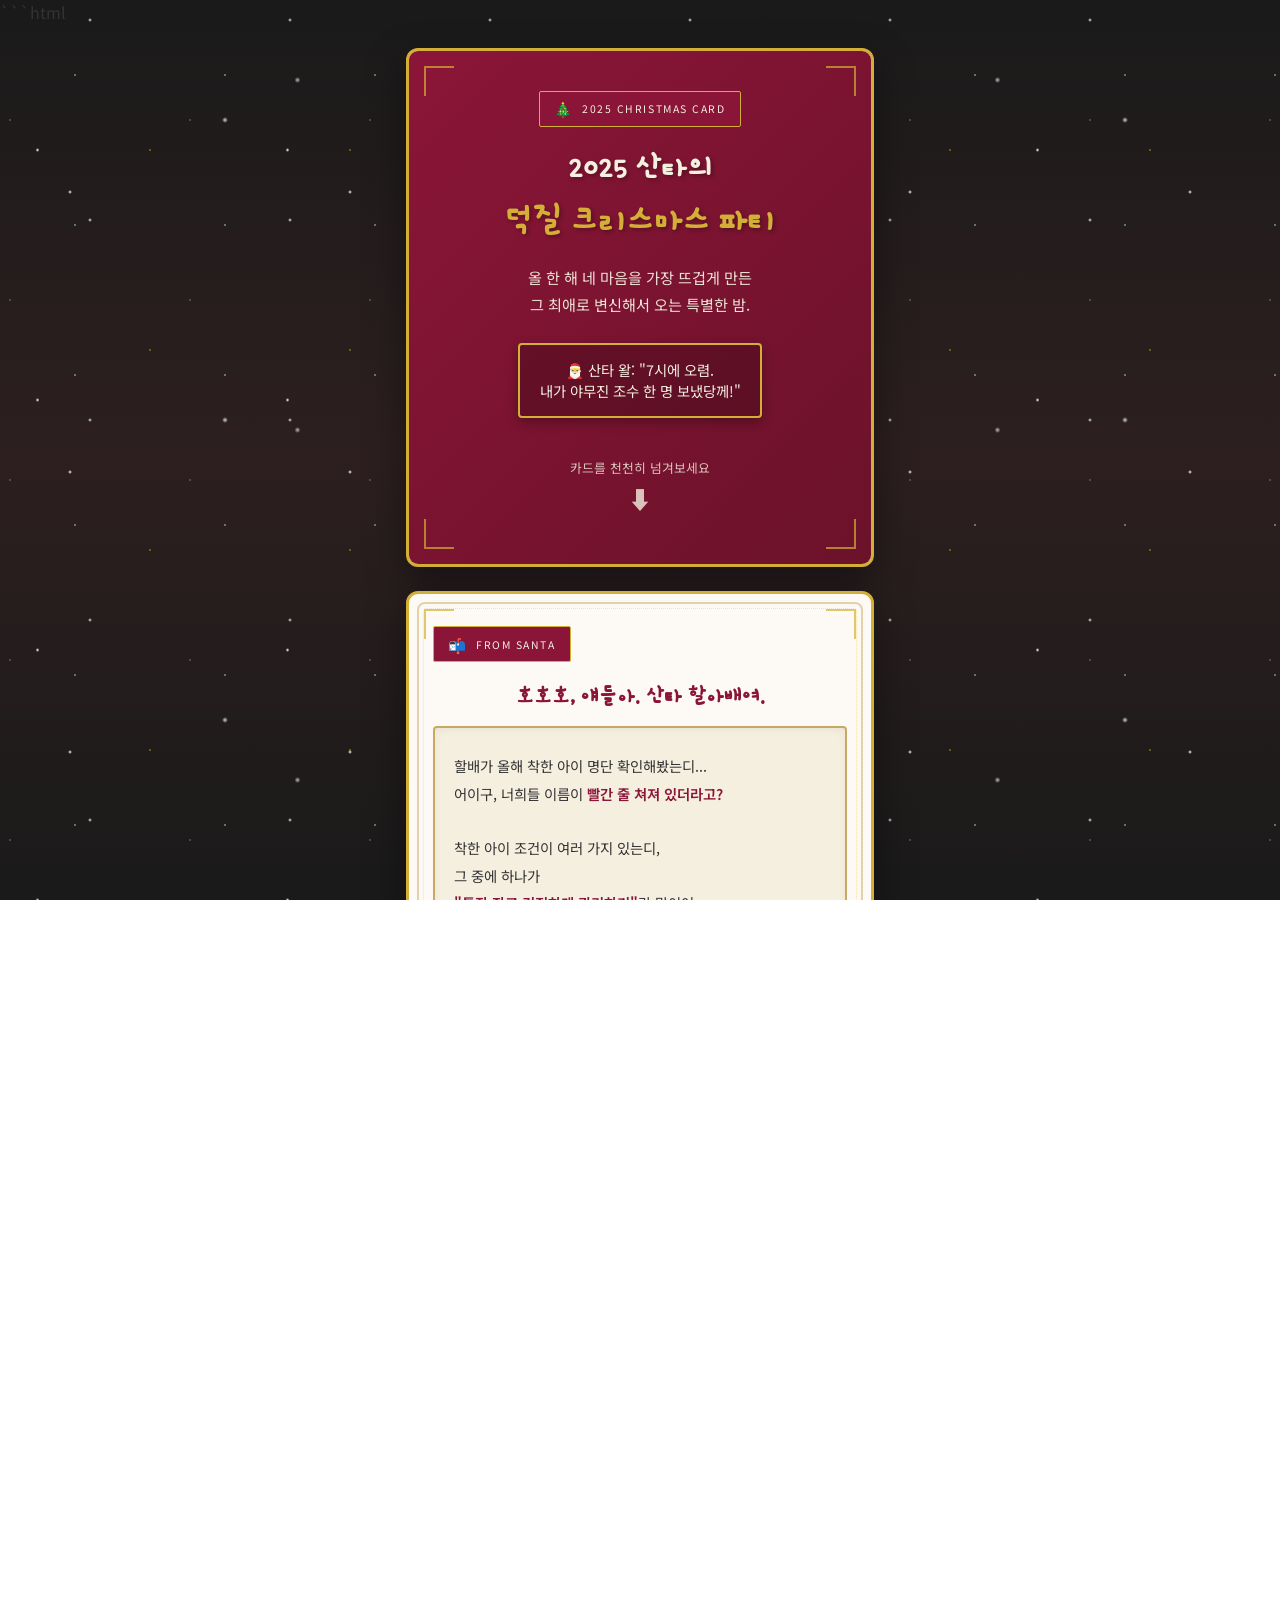
==== commit cb22a122: "Refine text for clarity and tone in index.html" ====
--- a/index.html
+++ b/index.html
@@ -790,7 +790,7 @@
               <p class="info-note">
                 📅 <strong>오후 3시부터 입실 가능</strong>하구,<br />
                 <strong>본게임은 7시에 시작</strong>이여!<br />
-                (3시~7시는 장 볼 사람 장 보고, 쉬고, 꿀같이 누워있다가 오면 됨 ㅇㅋ?)
+                (3시~7시는 장 볼 사람 장 보고, 쉬고, 꿀같이 누워있으면 됨 ㅇㅋ?)
               </p>
             </div>
 
@@ -799,8 +799,7 @@
               <div class="info-value">아지트 같은 파티룸</div>
               <p class="info-note">
                 📍 주소는 아래에 <strong>딱 박아놨으니</strong> 잘 보고 오고!<br />
-                노래방 기계도 있는 곳인데… 오늘은 그거보다 더 재밌게 놀 거여 😏
-              </p>
+                              </p>
             </div>
 
             <div class="info-item">
@@ -818,14 +817,14 @@
             <h3>🧭 체크인 가이드 (길치 구제용)</h3>
             <p style="margin-bottom:0.7rem;">
               <strong>주소:</strong> [서울시 구로구 구로동 496-167]<br />
-              이거 찍고 오면 되는데, 그래도 불안한 애들을 위해 “할배가” 길 안내 적어준다잉~
+              이거 찍고 오면 되는데, 그래도 불안한 애들을 위해 “우리 조수가” 길 안내 적어준다잉~
             </p>
             <ol class="theme-list" style="padding-left: 1.2rem; margin-top:0;">
               <li><strong>구로역 1번 출구</strong> 나온 뒤 <strong>NC백화점 방면</strong>으로 가서 <strong>육교</strong>로 횡단!</li>
               <li>NC백화점 <strong>벽면 따라 150m 직진</strong> → 그 다음 <strong>횡단보도 2개</strong> 연속으로 건너기!</li>
               <li><strong>애견용품샵 방면</strong>으로 <strong>70m 직진</strong> 후 <strong>오른쪽 골목</strong>으로 쏙!</li>
               <li>골목 들어가서 <strong>60m 직진</strong> → <strong>CU 방면 왼쪽 골목</strong>으로 또 쏙!</li>
-              <li><strong>50m</strong>만 더 가면 <strong>숙소 도착</strong>이여 🎄 (여기서부터는 “어? 여기 맞나?”가 맞음)</li>
+              <li><strong>50m</strong>만 더 가면 <strong>숙소 도착</strong>입니다용 🎄 (여기서부터는 “어? 여기 맞나?”가 맞음)</li>
             </ol>
           </div>
 
@@ -857,7 +856,6 @@
           <div class="stay-gallery" aria-label="숙소 이미지 미리보기">
             <div class="gallery-head">
               <span>🏠 숙소 미리보기</span>
-              <small>(손가락으로 구경해도 됨)</small>
             </div>
 
             <div class="marquee" id="marquee">
@@ -962,7 +960,7 @@
               <div class="timeline-desc">
                 <strong>3시에 입실 가능!</strong><br />
                 장 볼 사람은 미리 장 보고, 아닌 사람은 그냥 누워서 기력 충전해도 됨.<br />
-                (최애로 변신하기 전에 체력 저장 필수라구요~)
+                (신도림 홈플러스로 모여라잉~)
               </div>
             </div>
 
@@ -1010,9 +1008,8 @@
               <div class="timeline-time">밤새도록</div>
               <div class="timeline-title">술게임 + 게임파티 (조수 준비 완료)</div>
               <div class="timeline-desc">
-                노래방도 좋지만… 오늘은 <strong>술게임으로 찢는다</strong> 😈<br />
-                산타 조수한테 <strong>여러 가지 게임</strong> 준비하라고 이미 시켜놨으니<br />
-                <strong>기대해도 좋다잉~</strong><br />
+                산타 조수한테 <strong>여러 가지 게임</strong> 준비하라고 이미 
+                <br>시켜놨으니 <strong>기대해도 좋다잉~</strong><br />
                 중요한 건 다 같이 편하게 웃으면서 노는 거제!
               </div>
             </div>
@@ -1041,7 +1038,8 @@
           <div class="theme-box" style="margin-top: 0.2rem;">
             <h3>🧠 운영 철학</h3>
             <p>
-              우리 <strong>놀 시간 세이브</strong>해야 하니까!<br />
+              네 여러분! 지금부터 조수가 이야기 해볼게요! <br>
+              <strong>놀 시간 세이브</strong>해야 하니까!<br />
               장시간 조리/준비 없음. <strong>전부 배달음식 + 최소 장보기</strong>로 갑니당 😌
             </p>
           </div>
@@ -1071,9 +1069,7 @@
             <p>
               • 홀리데이 선물박스 패키지: <strong>매장 방문 시 가능</strong><br />
               • 3~4인용 메뉴 주문에 <strong>1,000원 추가</strong>하면 OK!<br /><br />
-              근데 숙소 근처에 요아정이 없어서 <strong>조금 걸어야</strong> 한대요 😭<br />
-              <strong>“걸어도 된다”</strong> vs <strong>“파바 같은 대안이 낫다”</strong> 의견 부탁!
-            </p>
+                  </p>
           </div>
 
           <div class="theme-box" style="margin-top: 1rem;">
@@ -1090,7 +1086,7 @@
             <p>
               • 과일소주(다래, 살구) <strong>각 2병씩</strong><br />
               • 카스 픽쳐 <strong>2개</strong><br /><br />
-              (여기서 추가 원하는 사람 있으면 말해줘! 근데 과음 금지다잉 😇)
+              (여기서 추가 원하는 사람 있으면 말해주세요!)
             </p>
           </div>
         </div>
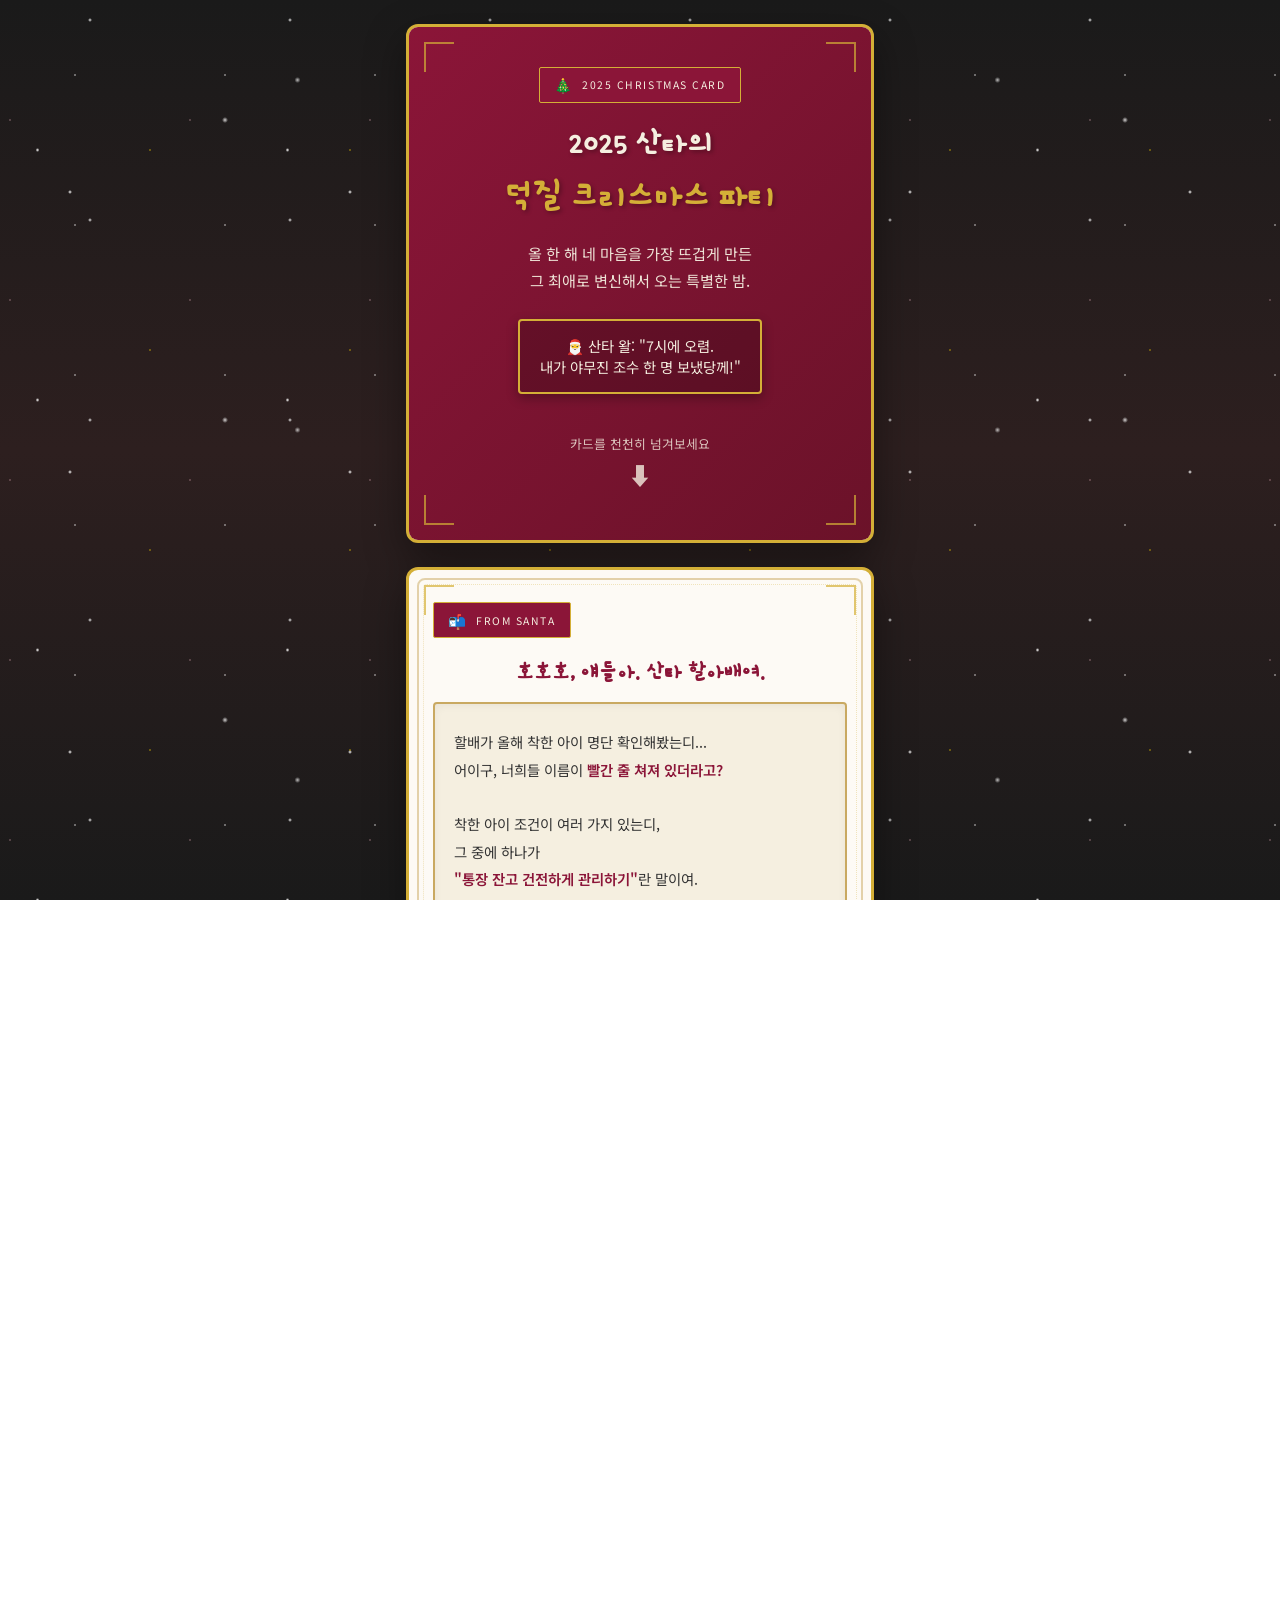
==== commit 190cbe56: "Update index.html" ====
--- a/index.html
+++ b/index.html
@@ -1,4 +1,3 @@
-```html
 <!DOCTYPE html>
 <html lang="ko">
 <head>
@@ -417,6 +416,41 @@
       word-break: keep-all;
     }
 
+    /* ✅ 카카오맵 길찾기 버튼 */
+    .map-btn {
+      display: inline-flex;
+      align-items: center;
+      justify-content: center;
+      gap: 0.45rem;
+      margin-top: 0.55rem;
+      padding: 0.55rem 0.85rem;
+      background: var(--burgundy);
+      color: var(--cream);
+      border-radius: 8px;
+      border: 1px solid var(--gold);
+      font-size: 0.82rem;
+      font-weight: 700;
+      text-decoration: none;
+      box-shadow: 0 6px 16px rgba(0,0,0,0.12);
+      transition: transform 0.15s ease, box-shadow 0.15s ease, opacity 0.15s ease;
+      user-select: none;
+    }
+    .map-btn:active {
+      transform: translateY(1px) scale(0.98);
+      box-shadow: 0 4px 12px rgba(0,0,0,0.16);
+      opacity: 0.95;
+    }
+    .map-btn .icon {
+      font-size: 1rem;
+      line-height: 1;
+    }
+    .map-btn-note {
+      margin-top: 0.45rem;
+      font-size: 0.75rem;
+      color: #666;
+      line-height: 1.6;
+    }
+
     /* ✅ 숙소 이미지 - 흐르는 슬라이더 */
     .stay-gallery {
       margin-top: 1.1rem;
@@ -438,11 +472,6 @@
       font-size: 0.9rem;
       letter-spacing: 0.01em;
     }
-    .stay-gallery .gallery-head small {
-      font-weight: 600;
-      opacity: 0.8;
-      font-size: 0.75rem;
-    }
     .marquee {
       position: relative;
       width: 100%;
@@ -639,14 +668,6 @@
     .footer-inner strong { color: var(--gold); }
     .footer-inner p { line-height: 1.8; }
 
-    /* 스크롤 시 애니메이션 */
-    .animate-in { animation: slideInLeft 0.6s ease-out; }
-
-    @keyframes slideInLeft {
-      from { opacity: 0; transform: translateX(-30px); }
-      to { opacity: 1; transform: translateX(0); }
-    }
-
     /* 작은 화면에서 이미지 카드 조금 더 작게 */
     @media (max-width: 360px) {
       .stay-photo { width: 160px; height: 110px; }
@@ -663,7 +684,7 @@
   <main>
     <div class="card-stack">
 
-      <!-- 1. COVER - 크리스마스 카드 표지 -->
+      <!-- 1. COVER -->
       <section class="card-section" id="cover">
         <div class="corner-ornament top-left"></div>
         <div class="corner-ornament top-right"></div>
@@ -697,7 +718,7 @@
         </div>
       </section>
 
-      <!-- 2. SANTA LETTER - 산타 편지 -->
+      <!-- 2. SANTA LETTER -->
       <section class="card-section" id="letter">
         <div class="corner-ornament top-left"></div>
         <div class="corner-ornament top-right"></div>
@@ -746,7 +767,6 @@
             <br /><br />
             근디! 미리 다 꾸미고 오면 재미없잖겄나?<br />
             <strong>7시에 와서 그때부터 <br />각자 방에서 변신 시작</strong>하는 거란다.<br />
-
             <br /><br />
             아, 그리고 말이여!<br />
             할배가 <strong>크리스마스 당일엔 바빠서 못 간다.</strong><br />
@@ -765,7 +785,7 @@
         </div>
       </section>
 
-      <!-- 3. INFO - 파티 정보 카드 (✅ 체크인 가이드 + 와이파이 + 숙소 이미지 추가) -->
+      <!-- 3. INFO -->
       <section class="card-section" id="info">
         <div class="corner-ornament top-left"></div>
         <div class="corner-ornament top-right"></div>
@@ -798,8 +818,8 @@
               <div class="info-label">어디</div>
               <div class="info-value">아지트 같은 파티룸</div>
               <p class="info-note">
-                📍 주소는 아래에 <strong>딱 박아놨으니</strong> 잘 보고 오고!<br />
-                              </p>
+                📍 주소 아래 버튼 누르면 <strong>카카오맵 바로 뜸!</strong><br />
+              </p>
             </div>
 
             <div class="info-item">
@@ -812,14 +832,27 @@
             </div>
           </div>
 
-          <!-- ✅ 숙소 체크인 가이드 -->
+          <!-- ✅ 체크인 가이드 -->
           <div class="theme-box" style="margin-top: 0.4rem;">
             <h3>🧭 체크인 가이드 (길치 구제용)</h3>
-            <p style="margin-bottom:0.7rem;">
-              <strong>주소:</strong> [서울시 구로구 구로동 496-167]<br />
-              이거 찍고 오면 되는데, 그래도 불안한 애들을 위해 “우리 조수가” 길 안내 적어준다잉~
+            <p style="margin-bottom:0.35rem;">
+              <strong>주소:</strong> 서울시 구로구 구로동 496-167
             </p>
-            <ol class="theme-list" style="padding-left: 1.2rem; margin-top:0;">
+
+            <!-- ✅ 카카오맵 버튼 (추가된 부분) -->
+            <a class="map-btn"
+               href="https://map.kakao.com/link/search/서울시%20구로구%20구로동%20496-167"
+               target="_blank"
+               rel="noopener noreferrer"
+               aria-label="카카오맵으로 서울시 구로구 구로동 496-167 검색">
+              <span class="icon">📍</span>
+              카카오맵으로 길찾기
+            </a>
+            <div class="map-btn-note">
+              (모바일은 앱으로, 없으면 웹으로 열림) ✅
+            </div>
+
+            <ol class="theme-list" style="padding-left: 1.2rem; margin-top:0.8rem;">
               <li><strong>구로역 1번 출구</strong> 나온 뒤 <strong>NC백화점 방면</strong>으로 가서 <strong>육교</strong>로 횡단!</li>
               <li>NC백화점 <strong>벽면 따라 150m 직진</strong> → 그 다음 <strong>횡단보도 2개</strong> 연속으로 건너기!</li>
               <li><strong>애견용품샵 방면</strong>으로 <strong>70m 직진</strong> 후 <strong>오른쪽 골목</strong>으로 쏙!</li>
@@ -828,7 +861,7 @@
             </ol>
           </div>
 
-          <!-- ✅ 출입/비번 안내 -->
+          <!-- ✅ 출입/비번 -->
           <div class="theme-box" style="margin-top: 1rem;">
             <h3>🔑 문 여는 법 / 비번</h3>
             <p>
@@ -852,7 +885,7 @@
             </p>
           </div>
 
-          <!-- ✅ 숙소 이미지 슬라이더(흘러가게) -->
+          <!-- ✅ 숙소 이미지 슬라이더 -->
           <div class="stay-gallery" aria-label="숙소 이미지 미리보기">
             <div class="gallery-head">
               <span>🏠 숙소 미리보기</span>
@@ -907,7 +940,7 @@
             </div>
           </div>
 
-          <!-- ✅ 테마/드레스코드: 그대로 유지 -->
+          <!-- ✅ 테마 -->
           <div class="theme-box">
             <h3>🎭 테마</h3>
             <p>
@@ -931,7 +964,7 @@
         </div>
       </section>
 
-      <!-- 4. SCHEDULE - 스케줄 카드 (✅ 3시 입실/7시 모임/마지막 술게임으로 수정) -->
+      <!-- 4. SCHEDULE -->
       <section class="card-section" id="schedule">
         <div class="corner-ornament top-left"></div>
         <div class="corner-ornament top-right"></div>
@@ -1008,7 +1041,7 @@
               <div class="timeline-time">밤새도록</div>
               <div class="timeline-title">술게임 + 게임파티 (조수 준비 완료)</div>
               <div class="timeline-desc">
-                산타 조수한테 <strong>여러 가지 게임</strong> 준비하라고 이미 
+                산타 조수한테 <strong>여러 가지 게임</strong> 준비하라고 이미
                 <br>시켜놨으니 <strong>기대해도 좋다잉~</strong><br />
                 중요한 건 다 같이 편하게 웃으면서 노는 거제!
               </div>
@@ -1017,7 +1050,7 @@
         </div>
       </section>
 
-      <!-- ✅ 5. FOOD PLAN - 음식/술 카드 (새로 추가) -->
+      <!-- 5. FOOD -->
       <section class="card-section" id="food">
         <div class="corner-ornament top-left"></div>
         <div class="corner-ornament top-right"></div>
@@ -1058,8 +1091,7 @@
             <h3>2) 샹츠마라 신도림점</h3>
             <p>
               • 로제 마라샹궈 2~3인분: <strong>36,900원</strong><br />
-              • 맵기 <strong>2단계</strong> 생각 중!<br />
-              <strong>신라면 맵기</strong> vs <strong>열라면 맵기</strong> 뭐로 갈지 의견 주세용~!!!!<br />
+              • 맵기 <strong>1단계</strong> 생각 중!<br />
               • 마라샹궈랑 <strong>밥 같이</strong> 드실 분도 말해주세용 🍚
             </p>
           </div>
@@ -1068,8 +1100,8 @@
             <h3>3) 요아정 (디저트)</h3>
             <p>
               • 홀리데이 선물박스 패키지: <strong>매장 방문 시 가능</strong><br />
-              • 3~4인용 메뉴 주문에 <strong>1,000원 추가</strong>하면 OK!<br /><br />
-                  </p>
+              • 3~4인용 메뉴 주문에 <strong>1,000원 추가</strong>하면 OK!<br />
+            </p>
           </div>
 
           <div class="theme-box" style="margin-top: 1rem;">
@@ -1092,7 +1124,7 @@
         </div>
       </section>
 
-      <!-- 6. CHECKLIST - 준비물 카드 (원본 유지) -->
+      <!-- 6. CHECKLIST -->
       <section class="card-section" id="checklist">
         <div class="corner-ornament top-left"></div>
         <div class="corner-ornament top-right"></div>
@@ -1211,11 +1243,7 @@
   </footer>
 
   <script>
-    console.log("🎄 2025 산타의 덕질 크리스마스 파티 초대장 (ver1 content updated)");
-
-    // (옵션) 슬라이더가 너무 빠르다/느리다 싶으면 여기서 숫자만 바꾸면 됨.
-    // 22s -> 더 느리게: 28s / 더 빠르게: 16s
-    // CSS에서 조정하는 게 제일 깔끔해서 여기선 로그만!
+    console.log("🎄 2025 산타의 덕질 크리스마스 파티 초대장 (KakaoMap button included)");
   </script>
 </body>
 </html>
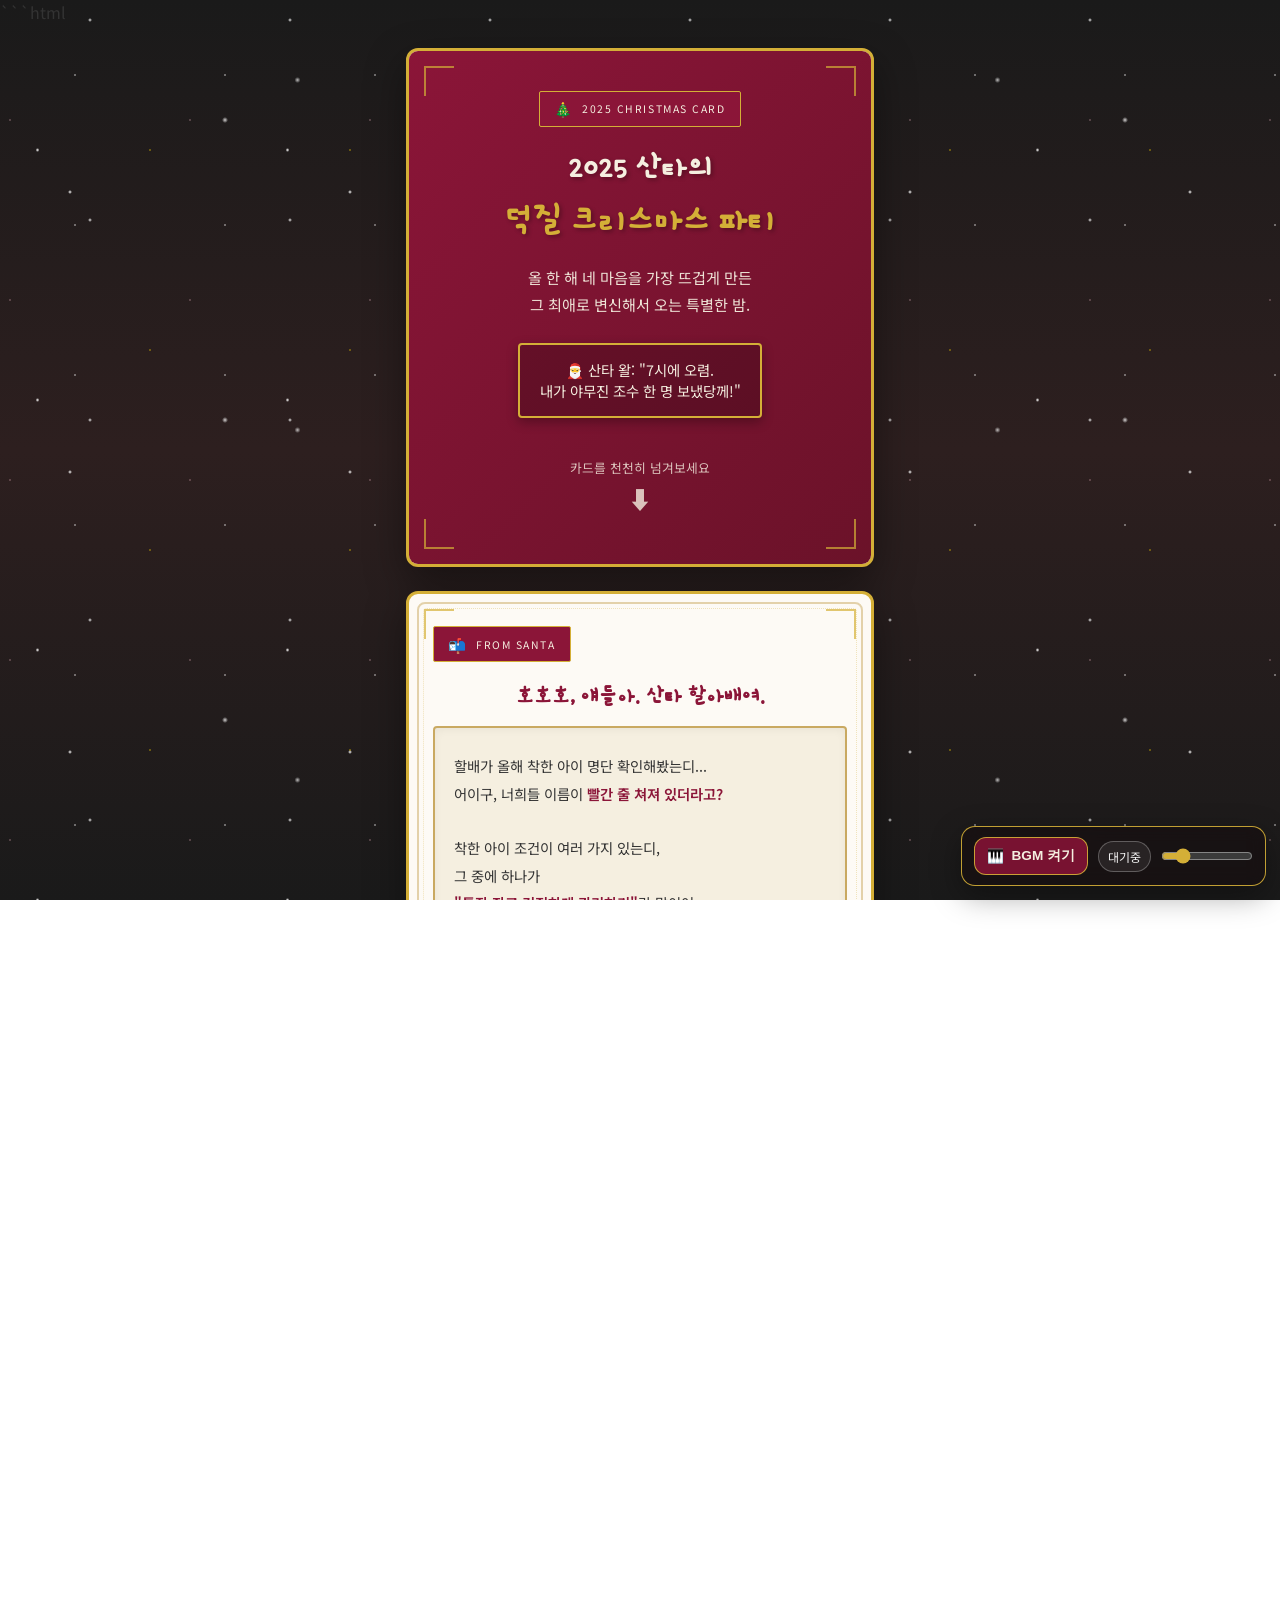
==== commit 80338de9: "Update index.html" ====
--- a/index.html
+++ b/index.html
@@ -1,3 +1,4 @@
+```html
 <!DOCTYPE html>
 <html lang="ko">
 <head>
@@ -40,7 +41,7 @@
       align-items: stretch;
     }
 
-    /* 눈 내리는 효과 - 개선 버전 */
+    /* 눈 내리는 효과 */
     body::before {
       content: "";
       pointer-events: none;
@@ -66,7 +67,7 @@
       100% { transform: translateY(50%); }
     }
 
-    /* 반짝이는 별 효과 */
+    /* 반짝이는 별 */
     body::after {
       content: "";
       pointer-events: none;
@@ -128,14 +129,13 @@
     .card-section:nth-child(3) { animation-delay: 0.3s; }
     .card-section:nth-child(4) { animation-delay: 0.4s; }
     .card-section:nth-child(5) { animation-delay: 0.5s; }
-    .card-section:nth-child(6) { animation-delay: 0.6s; } /* 추가 카드 */
+    .card-section:nth-child(6) { animation-delay: 0.6s; }
 
     @keyframes cardFadeIn {
       from { opacity: 0; transform: translateY(30px); }
       to { opacity: 1; transform: translateY(0); }
     }
 
-    /* 빈티지 테두리 패턴 */
     .card-section::before {
       content: "";
       position: absolute;
@@ -162,7 +162,6 @@
       padding: 2rem 1.5rem 2.5rem;
     }
 
-    /* 코너 장식 */
     .corner-ornament {
       position: absolute;
       width: 30px;
@@ -209,7 +208,6 @@
 
     h1, h2, h3 { font-weight: 700; }
 
-    /* 표지 스타일 */
     #cover .card-inner {
       text-align: center;
       padding: 2.5rem 1.5rem 3rem;
@@ -277,7 +275,6 @@
       50% { transform: translateY(6px); }
     }
 
-    /* 산타 편지 */
     .letter-title {
       font-size: 1.4rem;
       margin-bottom: 1rem;
@@ -308,7 +305,6 @@
       font-style: italic;
     }
 
-    /* 정보 섹션 */
     .section-heading {
       font-size: 1.3rem;
       margin-bottom: 1.2rem;
@@ -416,7 +412,6 @@
       word-break: keep-all;
     }
 
-    /* ✅ 카카오맵 길찾기 버튼 */
     .map-btn {
       display: inline-flex;
       align-items: center;
@@ -440,10 +435,7 @@
       box-shadow: 0 4px 12px rgba(0,0,0,0.16);
       opacity: 0.95;
     }
-    .map-btn .icon {
-      font-size: 1rem;
-      line-height: 1;
-    }
+    .map-btn .icon { font-size: 1rem; line-height: 1; }
     .map-btn-note {
       margin-top: 0.45rem;
       font-size: 0.75rem;
@@ -451,7 +443,6 @@
       line-height: 1.6;
     }
 
-    /* ✅ 숙소 이미지 - 흐르는 슬라이더 */
     .stay-gallery {
       margin-top: 1.1rem;
       background: rgba(0,0,0,0.02);
@@ -527,7 +518,6 @@
       letter-spacing: 0.02em;
     }
 
-    /* 타임라인 */
     .timeline { position: relative; margin-top: 1rem; padding-left: 0; }
     .timeline-item {
       position: relative;
@@ -589,7 +579,6 @@
     }
     .timeline-desc strong { color: var(--burgundy); }
 
-    /* 체크리스트 */
     .checklist { list-style: none; display: grid; gap: 1rem; font-size: 0.9rem; }
 
     .check-item {
@@ -622,11 +611,6 @@
       flex-shrink: 0;
       animation: iconShake 3s ease-in-out infinite;
     }
-    .check-item:nth-child(1) .check-icon { animation-delay: 0s; }
-    .check-item:nth-child(2) .check-icon { animation-delay: 0.5s; }
-    .check-item:nth-child(3) .check-icon { animation-delay: 1s; }
-    .check-item:nth-child(4) .check-icon { animation-delay: 1.5s; }
-    .check-item:nth-child(5) .check-icon { animation-delay: 2s; }
 
     @keyframes iconShake {
       0%, 90%, 100% { transform: rotate(0deg); }
@@ -643,7 +627,6 @@
     .check-list { margin-top: 0.5rem; padding-left: 0.8rem; }
     .check-list li { font-size: 0.78rem; color: #666; margin-bottom: 0.2rem; word-break: keep-all; }
 
-    /* Footer */
     footer { position: relative; z-index: 1; padding: 0 1rem 2.5rem; }
 
     .footer-inner {
@@ -668,19 +651,76 @@
     .footer-inner strong { color: var(--gold); }
     .footer-inner p { line-height: 1.8; }
 
-    /* 작은 화면에서 이미지 카드 조금 더 작게 */
     @media (max-width: 360px) {
       .stay-photo { width: 160px; height: 110px; }
       .card-inner { padding: 1.8rem 1.2rem 2.2rem; }
     }
 
-    /* 접근성: 모션 줄이기 */
     @media (prefers-reduced-motion: reduce) {
       * { animation: none !important; transition: none !important; scroll-behavior: auto !important; }
+    }
+
+    /* ✅ BGM 컨트롤 (오른쪽 아래 고정) */
+    .bgm-controller {
+      position: fixed;
+      right: 14px;
+      bottom: 14px;
+      z-index: 9999;
+      display: flex;
+      align-items: center;
+      gap: 10px;
+      padding: 10px 12px;
+      border-radius: 14px;
+      border: 1px solid rgba(212,175,55,0.9);
+      background: rgba(20, 12, 14, 0.55);
+      backdrop-filter: blur(8px);
+      -webkit-backdrop-filter: blur(8px);
+      box-shadow: 0 10px 30px rgba(0,0,0,0.35);
+      color: #fff;
+      user-select: none;
+    }
+    .bgm-btn {
+      appearance: none;
+      border: 1px solid rgba(212,175,55,0.9);
+      background: rgba(139,21,56,0.85);
+      color: var(--cream);
+      font-weight: 800;
+      font-size: 0.85rem;
+      padding: 9px 12px;
+      border-radius: 12px;
+      cursor: pointer;
+      display: inline-flex;
+      align-items: center;
+      gap: 8px;
+      transition: transform .12s ease, opacity .12s ease;
+    }
+    .bgm-btn:active { transform: translateY(1px) scale(0.98); opacity: 0.95; }
+    .bgm-pill {
+      font-size: 0.75rem;
+      padding: 6px 9px;
+      border-radius: 999px;
+      border: 1px solid rgba(255,255,255,0.28);
+      background: rgba(255,255,255,0.08);
+      opacity: 0.95;
+      white-space: nowrap;
+    }
+    .bgm-vol {
+      width: 92px;
+      accent-color: var(--gold);
     }
   </style>
 </head>
 <body>
+
+  <!-- ✅ BGM 컨트롤 UI -->
+  <div class="bgm-controller" aria-label="배경음악 컨트롤">
+    <button class="bgm-btn" id="bgmToggle" type="button" aria-label="배경음악 재생/정지">
+      🎹 <span id="bgmLabel">BGM 켜기</span>
+    </button>
+    <span class="bgm-pill" id="bgmStatus">대기중</span>
+    <input class="bgm-vol" id="bgmVol" type="range" min="0" max="1" step="0.01" value="0.18" aria-label="배경음악 볼륨" />
+  </div>
+
   <main>
     <div class="card-stack">
 
@@ -767,7 +807,7 @@
             <br /><br />
             근디! 미리 다 꾸미고 오면 재미없잖겄나?<br />
             <strong>7시에 와서 그때부터 <br />각자 방에서 변신 시작</strong>하는 거란다.<br />
-            <br /><br />
+            <br />
             아, 그리고 말이여!<br />
             할배가 <strong>크리스마스 당일엔 바빠서 못 간다.</strong><br />
             전세계 애들 선물 배달하느라 정신없단 말이여!<br />
@@ -827,19 +867,17 @@
               <div class="info-value">조수 포함 5명</div>
               <p class="info-note">
                 👥 산타 조수 포함해서 총 다섯 명!<br />
-                인원 딱 좋아서 수다+게임+술게임… 진행 쌉가능.
+                인원 딱 좋아서 수다+게임+술게임… 진행할거네!
               </p>
             </div>
           </div>
 
-          <!-- ✅ 체크인 가이드 -->
           <div class="theme-box" style="margin-top: 0.4rem;">
             <h3>🧭 체크인 가이드 (길치 구제용)</h3>
             <p style="margin-bottom:0.35rem;">
               <strong>주소:</strong> 서울시 구로구 구로동 496-167
             </p>
 
-            <!-- ✅ 카카오맵 버튼 (추가된 부분) -->
             <a class="map-btn"
                href="https://map.kakao.com/link/search/서울시%20구로구%20구로동%20496-167"
                target="_blank"
@@ -849,7 +887,7 @@
               카카오맵으로 길찾기
             </a>
             <div class="map-btn-note">
-              (모바일은 앱으로, 없으면 웹으로 열림) ✅
+              (이 부분은 조수가 설명해줄거라네!)
             </div>
 
             <ol class="theme-list" style="padding-left: 1.2rem; margin-top:0.8rem;">
@@ -861,7 +899,6 @@
             </ol>
           </div>
 
-          <!-- ✅ 출입/비번 -->
           <div class="theme-box" style="margin-top: 1rem;">
             <h3>🔑 문 여는 법 / 비번</h3>
             <p>
@@ -873,7 +910,6 @@
             </p>
           </div>
 
-          <!-- ✅ 와이파이 -->
           <div class="theme-box" style="margin-top: 1rem;">
             <h3>📶 와이파이</h3>
             <p>
@@ -885,15 +921,12 @@
             </p>
           </div>
 
-          <!-- ✅ 숙소 이미지 슬라이더 -->
           <div class="stay-gallery" aria-label="숙소 이미지 미리보기">
             <div class="gallery-head">
               <span>🏠 숙소 미리보기</span>
             </div>
-
             <div class="marquee" id="marquee">
               <div class="marquee-track" id="marqueeTrack">
-                <!-- 1st set -->
                 <figure class="stay-photo">
                   <span class="badge">1</span>
                   <img src="https://a0.muscache.com/im/pictures/miso/Hosting-1201505742783014540/original/a355abdc-9598-44bb-83d6-66c65f97db3a.jpeg?im_w=720" alt="숙소 이미지 1" loading="lazy" />
@@ -915,7 +948,6 @@
                   <img src="https://a0.muscache.com/im/pictures/miso/Hosting-1201505742783014540/original/cc933890-f5ee-4e37-9d24-4290cac72ad0.jpeg?im_w=1200" alt="숙소 이미지 5" loading="lazy" />
                 </figure>
 
-                <!-- duplicate set for seamless loop -->
                 <figure class="stay-photo" aria-hidden="true">
                   <span class="badge">1</span>
                   <img src="https://a0.muscache.com/im/pictures/miso/Hosting-1201505742783014540/original/a355abdc-9598-44bb-83d6-66c65f97db3a.jpeg?im_w=720" alt="" loading="lazy" />
@@ -940,7 +972,6 @@
             </div>
           </div>
 
-          <!-- ✅ 테마 -->
           <div class="theme-box">
             <h3>🎭 테마</h3>
             <p>
@@ -1243,7 +1274,257 @@
   </footer>
 
   <script>
-    console.log("🎄 2025 산타의 덕질 크리스마스 파티 초대장 (KakaoMap button included)");
+    /**
+     * ✅ "무료"로 안전하게: 외부 음원 없이 WebAudio로 잔잔한 피아노 캐롤(공개 영역 멜로디 느낌) 생성
+     * - 브라우저 정책상 자동재생은 막히는 경우가 많아서:
+     *   1) 버튼 누르면 바로 시작
+     *   2) 또는 첫 터치/스크롤에서 자동 시작 시도
+     */
+
+    // ---- UI refs
+    const btn = document.getElementById("bgmToggle");
+    const label = document.getElementById("bgmLabel");
+    const statusEl = document.getElementById("bgmStatus");
+    const volEl = document.getElementById("bgmVol");
+
+    // ---- Audio state
+    let audioCtx = null;
+    let master = null;
+    let playing = false;
+    let schedTimer = null;
+    let nextNoteTime = 0;
+    let seqIndex = 0;
+
+    // ---- Music: 잔잔한 캐롤 느낌 (Jingle Bells 같은 공개영역 멜로디 분위기, 단순 편곡)
+    // 단위: 16분음표(= step)
+    // note = MIDI 번호, durSteps = 지속(스텝), vel = 0~1
+    // (멜로디 + 간단한 왼손(베이스/화음) 섞어서 "피아노처럼" 들리게)
+    const BPM = 84;
+    const STEP = 60 / BPM / 4; // 16th note seconds
+    const LOOP_STEPS = 64;     // 4마디(16*4) 루프
+
+    const melody = [
+      // (가볍게 캐롤 분위기, 4마디 루프)
+      // bar1
+      { step: 0,  note: 76, dur: 4, vel: 0.55 }, // E5
+      { step: 4,  note: 76, dur: 4, vel: 0.55 },
+      { step: 8,  note: 76, dur: 6, vel: 0.55 },
+      { step: 14, note: 76, dur: 2, vel: 0.45 },
+
+      // bar2
+      { step: 16, note: 76, dur: 4, vel: 0.55 },
+      { step: 20, note: 79, dur: 4, vel: 0.55 }, // G5
+      { step: 24, note: 72, dur: 4, vel: 0.52 }, // C5
+      { step: 28, note: 74, dur: 4, vel: 0.52 }, // D5
+
+      // bar3
+      { step: 32, note: 76, dur: 8, vel: 0.58 },
+      { step: 40, note: 77, dur: 4, vel: 0.50 }, // F5
+      { step: 44, note: 77, dur: 4, vel: 0.50 },
+
+      // bar4
+      { step: 48, note: 77, dur: 4, vel: 0.52 },
+      { step: 52, note: 76, dur: 4, vel: 0.52 },
+      { step: 56, note: 76, dur: 4, vel: 0.50 },
+      { step: 60, note: 76, dur: 4, vel: 0.50 }
+    ];
+
+    // 왼손: 베이스 + 간단한 화음(아르페지오 느낌)
+    const leftHand = [
+      // bar1 (C)
+      { step: 0,  notes: [48, 55, 60], dur: 8,  vel: 0.18 }, // C2 G2 C3
+      { step: 8,  notes: [48, 55, 60], dur: 8,  vel: 0.16 },
+
+      // bar2 (G)
+      { step: 16, notes: [43, 50, 55], dur: 8,  vel: 0.18 }, // G1 D2 G2
+      { step: 24, notes: [43, 50, 55], dur: 8,  vel: 0.16 },
+
+      // bar3 (F)
+      { step: 32, notes: [41, 48, 53], dur: 8,  vel: 0.18 }, // F1 C2 F2
+      { step: 40, notes: [41, 48, 53], dur: 8,  vel: 0.16 },
+
+      // bar4 (C)
+      { step: 48, notes: [48, 55, 60], dur: 8,  vel: 0.18 },
+      { step: 56, notes: [48, 55, 60], dur: 8,  vel: 0.16 }
+    ];
+
+    function midiToFreq(m) {
+      return 440 * Math.pow(2, (m - 69) / 12);
+    }
+
+    function ensureAudio() {
+      if (audioCtx) return;
+
+      audioCtx = new (window.AudioContext || window.webkitAudioContext)();
+
+      // master gain
+      master = audioCtx.createGain();
+      master.gain.value = Number(volEl.value || 0.18);
+
+      // gentle reverb-ish (simple delay + lowpass for cozy feel)
+      const delay = audioCtx.createDelay(1.0);
+      delay.delayTime.value = 0.18;
+
+      const fb = audioCtx.createGain();
+      fb.gain.value = 0.18;
+
+      const lp = audioCtx.createBiquadFilter();
+      lp.type = "lowpass";
+      lp.frequency.value = 1800;
+
+      // master routing
+      master.connect(audioCtx.destination);
+
+      // send effect (master -> delay -> filter -> master)
+      master.connect(delay);
+      delay.connect(lp);
+      lp.connect(fb);
+      fb.connect(delay);
+      lp.connect(audioCtx.destination); // subtle tail
+
+      statusEl.textContent = "준비완료";
+    }
+
+    // 피아노처럼: triangle + sine 조합 + 빠른 attack/짧은 decay + 살짝 tail
+    function playPianoNote(freq, time, durSec, vel) {
+      const osc1 = audioCtx.createOscillator();
+      const osc2 = audioCtx.createOscillator();
+      const g = audioCtx.createGain();
+      const lp = audioCtx.createBiquadFilter();
+
+      osc1.type = "triangle";
+      osc2.type = "sine";
+      osc1.frequency.setValueAtTime(freq, time);
+      osc2.frequency.setValueAtTime(freq * 2, time); // 살짝 상음
+
+      // filter: 부드럽게
+      lp.type = "lowpass";
+      lp.frequency.setValueAtTime(2400, time);
+      lp.frequency.exponentialRampToValueAtTime(1200, time + Math.min(0.25, durSec));
+
+      // envelope
+      const a = 0.008;
+      const d = Math.max(0.05, Math.min(0.22, durSec * 0.6));
+      const s = vel * 0.55;
+      const r = 0.10;
+
+      g.gain.setValueAtTime(0.0001, time);
+      g.gain.exponentialRampToValueAtTime(Math.max(0.0001, vel), time + a);
+      g.gain.exponentialRampToValueAtTime(Math.max(0.0001, s), time + a + d);
+      g.gain.exponentialRampToValueAtTime(0.0001, time + Math.max(durSec, a + d) + r);
+
+      // connect
+      osc1.connect(lp);
+      osc2.connect(lp);
+      lp.connect(g);
+      g.connect(master);
+
+      osc1.start(time);
+      osc2.start(time);
+      osc1.stop(time + durSec + r + 0.05);
+      osc2.stop(time + durSec + r + 0.05);
+    }
+
+    // scheduling (lookahead)
+    const LOOKAHEAD = 0.025; // seconds
+    const SCHEDULE_AHEAD = 0.18;
+
+    function scheduleStep(step, baseTime) {
+      // 멜로디
+      melody.forEach(ev => {
+        if (ev.step === step) {
+          const t = baseTime;
+          const dur = ev.dur * STEP;
+          playPianoNote(midiToFreq(ev.note), t, dur, ev.vel);
+        }
+      });
+
+      // 왼손(화음)
+      leftHand.forEach(ev => {
+        if (ev.step === step) {
+          const t = baseTime;
+          const dur = ev.dur * STEP;
+          ev.notes.forEach((n, i) => {
+            // 살짝 분산(아르페지오 느낌)
+            const offset = i * 0.02;
+            playPianoNote(midiToFreq(n), t + offset, dur * 0.9, ev.vel);
+          });
+        }
+      });
+    }
+
+    function scheduler() {
+      if (!audioCtx || !playing) return;
+
+      while (nextNoteTime < audioCtx.currentTime + SCHEDULE_AHEAD) {
+        const step = seqIndex % LOOP_STEPS;
+        scheduleStep(step, nextNoteTime);
+
+        seqIndex += 1;
+        nextNoteTime += STEP;
+      }
+    }
+
+    function startBGM() {
+      ensureAudio();
+
+      // 브라우저가 suspended면 resume
+      if (audioCtx.state === "suspended") {
+        audioCtx.resume();
+      }
+
+      if (playing) return;
+
+      playing = true;
+      label.textContent = "BGM 끄기";
+      statusEl.textContent = "재생중";
+
+      // align start
+      nextNoteTime = audioCtx.currentTime + 0.05;
+      seqIndex = 0;
+
+      schedTimer = setInterval(scheduler, LOOKAHEAD * 1000);
+    }
+
+    function stopBGM() {
+      playing = false;
+      label.textContent = "BGM 켜기";
+      statusEl.textContent = "정지";
+
+      if (schedTimer) {
+        clearInterval(schedTimer);
+        schedTimer = null;
+      }
+    }
+
+    // UI events
+    btn.addEventListener("click", () => {
+      if (!playing) startBGM();
+      else stopBGM();
+    });
+
+    volEl.addEventListener("input", () => {
+      if (!master) return;
+      master.gain.value = Number(volEl.value || 0.18);
+    });
+
+    // ✅ 첫 터치/스크롤에서 자동 재생 "시도" (정책상 실패할 수 있음 -> 그땐 버튼 누르면 됨)
+    let autoTried = false;
+    function autoStartOnce() {
+      if (autoTried) return;
+      autoTried = true;
+      try { startBGM(); } catch (e) { /* ignore */ }
+      window.removeEventListener("pointerdown", autoStartOnce);
+      window.removeEventListener("touchstart", autoStartOnce);
+      window.removeEventListener("keydown", autoStartOnce);
+      window.removeEventListener("scroll", autoStartOnce);
+    }
+    window.addEventListener("pointerdown", autoStartOnce, { once: true });
+    window.addEventListener("touchstart", autoStartOnce, { once: true });
+    window.addEventListener("keydown", autoStartOnce, { once: true });
+    window.addEventListener("scroll", autoStartOnce, { once: true });
+
+    console.log("🎄 초대장 + 잔잔 피아노 캐롤 BGM(웹오디오) 세팅 완료");
   </script>
 </body>
 </html>
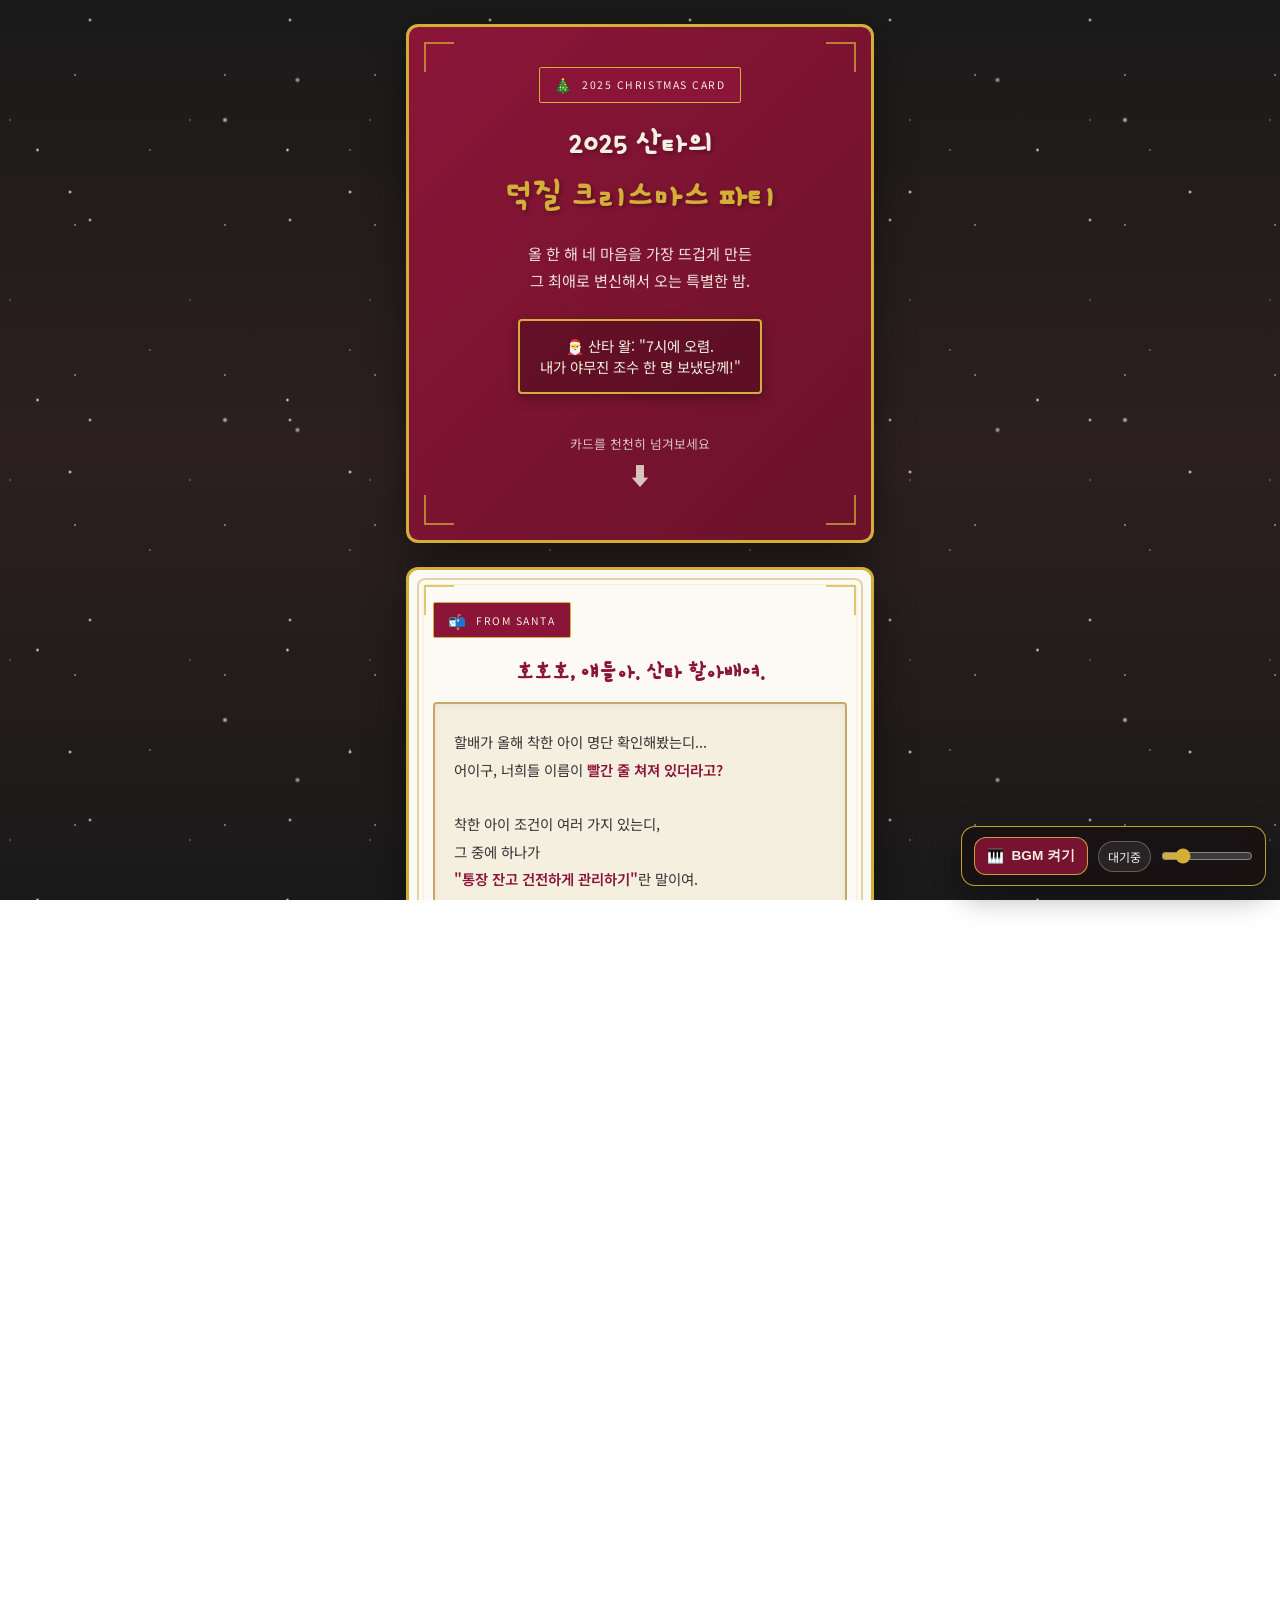
==== commit f570a0de: "Remove code block formatting from index.html" ====
--- a/index.html
+++ b/index.html
@@ -1,4 +1,3 @@
-```html
 <!DOCTYPE html>
 <html lang="ko">
 <head>
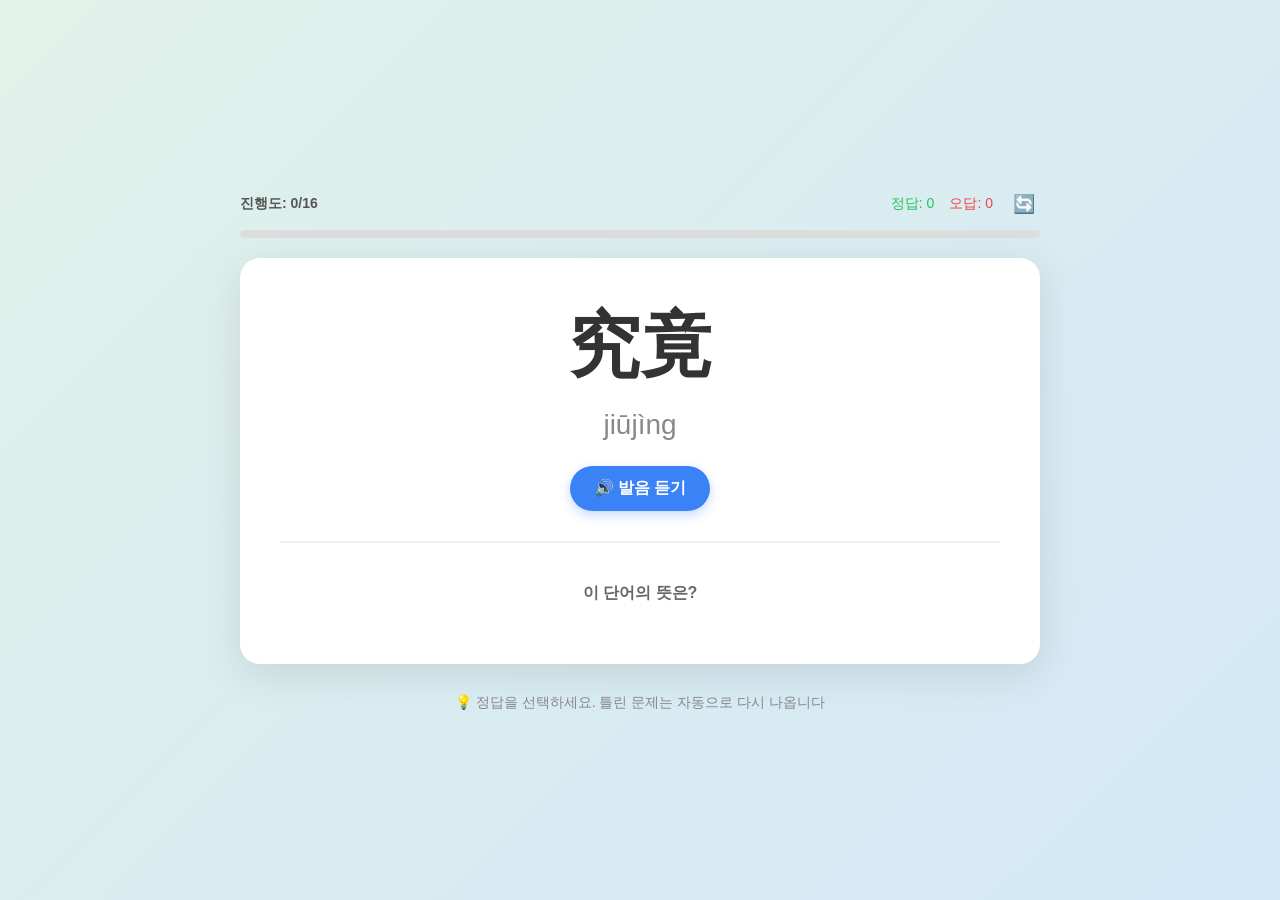
==== commit 08207f43: "Update index.html" ====
--- a/index.html
+++ b/index.html
@@ -1,1529 +1,566 @@
 <!DOCTYPE html>
 <html lang="ko">
 <head>
-  <meta charset="UTF-8" />
-  <title>2025 산타의 덕질 크리스마스 파티 초대장</title>
-  <meta name="viewport" content="width=device-width, initial-scale=1.0, maximum-scale=1.0, user-scalable=no" />
-  <meta name="description" content="2025 산타의 덕질 크리스마스 파티 카드형 초대장" />
-  <link href="https://fonts.googleapis.com/css2?family=Noto+Sans+KR:wght@300;400;500;700&family=Gaegu:wght@300;400;700&family=Gamja+Flower&display=swap" rel="stylesheet" />
-  <style>
-    :root {
-      --burgundy: #8B1538;
-      --deep-red: #6B1229;
-      --forest-green: #1B4D3E;
-      --dark-green: #0f3b26;
-      --gold: #D4AF37;
-      --cream: #F5EFE0;
-      --card-bg: #FDFAF5;
-      --ornament-gold: #C9A961;
-    }
-
-    * {
-      box-sizing: border-box;
-      margin: 0;
-      padding: 0;
-      -webkit-tap-highlight-color: transparent;
-    }
-
-    html, body {
-      height: 100%;
-      font-family: 'Noto Sans KR', sans-serif;
-      scroll-behavior: smooth;
-      background: linear-gradient(to bottom, #1a1a1a 0%, #2d1f1f 50%, #1a1a1a 100%);
-      color: #333;
-      overflow-x: hidden;
-    }
-
-    body {
-      display: flex;
-      flex-direction: column;
-      align-items: stretch;
-    }
-
-    /* 눈 내리는 효과 */
-    body::before {
-      content: "";
-      pointer-events: none;
-      position: fixed;
-      top: -100%;
-      left: 0;
-      width: 100%;
-      height: 200%;
-      background-image:
-        radial-gradient(2px 2px at 15% 20%, white, transparent),
-        radial-gradient(3px 3px at 75% 40%, rgba(255,255,255,0.8), transparent),
-        radial-gradient(2px 2px at 45% 60%, rgba(255,255,255,0.9), transparent),
-        radial-gradient(3px 3px at 85% 80%, rgba(255,255,255,0.7), transparent),
-        radial-gradient(2px 2px at 25% 90%, white, transparent);
-      background-repeat: repeat;
-      background-size: 250px 250px, 300px 300px, 200px 200px, 350px 350px, 280px 280px;
-      animation: snow 25s linear infinite;
-      z-index: 0;
-    }
-
-    @keyframes snow {
-      0% { transform: translateY(0); }
-      100% { transform: translateY(50%); }
-    }
-
-    /* 반짝이는 별 */
-    body::after {
-      content: "";
-      pointer-events: none;
-      position: fixed;
-      top: 0;
-      left: 0;
-      width: 100%;
-      height: 100%;
-      background-image:
-        radial-gradient(circle, rgba(255,255,255,0.9) 1px, transparent 1px),
-        radial-gradient(circle, rgba(255,215,0,0.8) 1px, transparent 1px),
-        radial-gradient(circle, rgba(255,192,203,0.6) 1px, transparent 1px);
-      background-size: 150px 150px, 200px 200px, 180px 180px;
-      background-position: 0 0, 50px 50px, 100px 30px;
-      animation: twinkleEnhanced 2s ease-in-out infinite;
-      z-index: 0;
-      opacity: 0.4;
-    }
-
-    @keyframes twinkleEnhanced {
-      0% { opacity: 0.3; }
-      25% { opacity: 0.5; }
-      50% { opacity: 0.7; }
-      75% { opacity: 0.5; }
-      100% { opacity: 0.3; }
-    }
-
-    main {
-      position: relative;
-      z-index: 1;
-      width: 100%;
-      padding: 1.5rem 1rem 2.5rem;
-      max-width: 500px;
-      margin: 0 auto;
-    }
-
-    .card-stack { width: 100%; }
-
-    .card-section {
-      background: var(--card-bg);
-      border-radius: 12px;
-      margin-bottom: 1.5rem;
-      box-shadow: 0 15px 40px rgba(0,0,0,0.4);
-      border: 3px solid var(--gold);
-      padding: 0;
-      position: relative;
-      overflow: hidden;
-      animation: cardFadeIn 0.6s ease-out backwards;
-      transition: transform 0.3s ease, box-shadow 0.3s ease;
-    }
-
-    .card-section:active {
-      transform: scale(0.98);
-      box-shadow: 0 10px 30px rgba(0,0,0,0.5);
-    }
-
-    .card-section:nth-child(1) { animation-delay: 0.1s; }
-    .card-section:nth-child(2) { animation-delay: 0.2s; }
-    .card-section:nth-child(3) { animation-delay: 0.3s; }
-    .card-section:nth-child(4) { animation-delay: 0.4s; }
-    .card-section:nth-child(5) { animation-delay: 0.5s; }
-    .card-section:nth-child(6) { animation-delay: 0.6s; }
-
-    @keyframes cardFadeIn {
-      from { opacity: 0; transform: translateY(30px); }
-      to { opacity: 1; transform: translateY(0); }
-    }
-
-    .card-section::before {
-      content: "";
-      position: absolute;
-      inset: 8px;
-      border: 2px solid var(--ornament-gold);
-      border-radius: 8px;
-      pointer-events: none;
-      opacity: 0.5;
-    }
-
-    .card-section::after {
-      content: "";
-      position: absolute;
-      inset: 14px;
-      border: 1px dotted var(--gold);
-      border-radius: 4px;
-      pointer-events: none;
-      opacity: 0.3;
-    }
-
-    .card-inner {
-      position: relative;
-      z-index: 1;
-      padding: 2rem 1.5rem 2.5rem;
-    }
-
-    .corner-ornament {
-      position: absolute;
-      width: 30px;
-      height: 30px;
-      border: 2px solid var(--gold);
-      pointer-events: none;
-      z-index: 2;
-      opacity: 0.7;
-    }
-    .corner-ornament.top-left { top: 15px; left: 15px; border-right: none; border-bottom: none; }
-    .corner-ornament.top-right { top: 15px; right: 15px; border-left: none; border-bottom: none; }
-    .corner-ornament.bottom-left { bottom: 15px; left: 15px; border-right: none; border-top: none; }
-    .corner-ornament.bottom-right { bottom: 15px; right: 15px; border-left: none; border-top: none; }
-
-    .card-tag {
-      display: inline-flex;
-      align-items: center;
-      gap: 0.5rem;
-      font-size: 0.65rem;
-      padding: 0.4rem 0.9rem;
-      border-radius: 2px;
-      background: var(--burgundy);
-      color: var(--cream);
-      text-transform: uppercase;
-      letter-spacing: 0.15em;
-      margin-bottom: 1.2rem;
-      border: 1px solid var(--gold);
-      transition: transform 0.3s ease;
-    }
-    .card-tag:active { transform: scale(0.95); }
-
-    .card-tag span.emoji {
-      font-size: 0.9rem;
-      animation: emojiWiggle 2s ease-in-out infinite;
-    }
-    @keyframes emojiWiggle {
-      0%, 100% { transform: rotate(0deg); }
-      10% { transform: rotate(-5deg); }
-      20% { transform: rotate(5deg); }
-      30% { transform: rotate(-5deg); }
-      40% { transform: rotate(5deg); }
-      50% { transform: rotate(0deg); }
-    }
-
-    h1, h2, h3 { font-weight: 700; }
-
-    #cover .card-inner {
-      text-align: center;
-      padding: 2.5rem 1.5rem 3rem;
-      background: linear-gradient(135deg, var(--burgundy) 0%, var(--deep-red) 100%);
-      color: var(--cream);
-    }
-    #cover .card-section::before, #cover .card-section::after { border-color: var(--gold); }
-
-    .cover-title {
-      font-size: 2rem;
-      line-height: 1.4;
-      margin-bottom: 1.2rem;
-      color: var(--cream);
-      font-family: 'Gamja Flower', cursive;
-      text-shadow: 2px 2px 4px rgba(0,0,0,0.3);
-      animation: fadeIn 1.5s ease-out;
-    }
-    @keyframes fadeIn { from { opacity: 0; } to { opacity: 1; } }
-
-    .cover-title .highlight {
-      color: var(--gold);
-      display: block;
-      font-size: 2.2rem;
-      margin-top: 0.3rem;
-      animation: fadeIn 1.5s ease-out 0.3s backwards;
-    }
-
-    .cover-sub {
-      font-size: 0.95rem;
-      color: var(--cream);
-      margin-bottom: 1.5rem;
-      line-height: 1.8;
-      opacity: 0.95;
-    }
-
-    .cover-accent {
-      font-size: 0.9rem;
-      color: var(--cream);
-      background: rgba(0,0,0,0.2);
-      display: inline-block;
-      padding: 0.9rem 1.2rem;
-      border-radius: 4px;
-      margin: 0 auto 1.5rem;
-      border: 2px solid var(--gold);
-      box-shadow: 0 4px 12px rgba(0,0,0,0.3);
-      animation: fadeIn 1.5s ease-out 0.6s backwards;
-    }
-
-    .scroll-hint {
-      margin-top: 1rem;
-      font-size: 0.8rem;
-      color: var(--cream);
-      display: flex;
-      flex-direction: column;
-      align-items: center;
-      gap: 0.3rem;
-      opacity: 0.8;
-    }
-    .scroll-hint span.arrow {
-      font-size: 1.5rem;
-      animation: bounce 1.5s infinite;
-    }
-    @keyframes bounce {
-      0%, 100% { transform: translateY(0); }
-      50% { transform: translateY(6px); }
-    }
-
-    .letter-title {
-      font-size: 1.4rem;
-      margin-bottom: 1rem;
-      color: var(--burgundy);
-      text-align: center;
-      font-family: 'Gamja Flower', cursive;
-    }
-
-    .letter-body {
-      font-size: 0.9rem;
-      line-height: 1.9;
-      background: var(--cream);
-      border-radius: 4px;
-      padding: 1.5rem 1.2rem;
-      border: 2px solid var(--ornament-gold);
-      position: relative;
-      box-shadow: inset 0 2px 8px rgba(0,0,0,0.05);
-      word-break: keep-all;
-    }
-
-    .letter-body strong { color: var(--burgundy); font-weight: 600; }
-
-    .letter-sign {
-      margin-top: 1.2rem;
-      font-size: 0.85rem;
-      text-align: right;
-      color: var(--burgundy);
-      font-style: italic;
-    }
-
-    .section-heading {
-      font-size: 1.3rem;
-      margin-bottom: 1.2rem;
-      color: var(--burgundy);
-      display: flex;
-      align-items: center;
-      justify-content: center;
-      gap: 0.5rem;
-      font-family: 'Gamja Flower', cursive;
-      text-align: center;
-    }
-
-    .section-heading span.emoji {
-      font-size: 1.4rem;
-      display: inline-block;
-      animation: emojiDance 4s ease-in-out infinite;
-    }
-
-    @keyframes emojiDance {
-      0%, 100% { transform: rotate(0deg) scale(1); }
-      10% { transform: rotate(-15deg) scale(1.1); }
-      20% { transform: rotate(15deg) scale(1.1); }
-      30% { transform: rotate(-15deg) scale(1.1); }
-      40% { transform: rotate(15deg) scale(1.1); }
-      50% { transform: rotate(0deg) scale(1); }
-    }
-
-    .info-grid {
-      display: grid;
-      gap: 1rem;
-      margin-bottom: 1.2rem;
-    }
-
-    .info-item {
-      border-radius: 4px;
-      padding: 1rem;
-      background: var(--cream);
-      border: 2px solid var(--ornament-gold);
-      box-shadow: 0 2px 8px rgba(0,0,0,0.05);
-      animation: itemFloat 3s ease-in-out infinite;
-      transition: transform 0.2s ease, box-shadow 0.2s ease;
-    }
-    .info-item:active { transform: translateY(-2px) !important; box-shadow: 0 4px 12px rgba(0,0,0,0.1); }
-    .info-item:nth-child(1) { animation-delay: 0s; }
-    .info-item:nth-child(2) { animation-delay: 0.3s; }
-    .info-item:nth-child(3) { animation-delay: 0.6s; }
-
-    @keyframes itemFloat {
-      0%, 100% { transform: translateY(0); }
-      50% { transform: translateY(-3px); }
-    }
-
-    .info-label {
-      font-size: 0.7rem;
-      text-transform: uppercase;
-      letter-spacing: 0.1em;
-      color: var(--burgundy);
-      margin-bottom: 0.4rem;
-      font-weight: 600;
-    }
-
-    .info-value {
-      font-size: 1rem;
-      font-weight: 600;
-      margin-bottom: 0.5rem;
-      color: var(--deep-red);
-    }
-
-    .info-note {
-      font-size: 0.85rem;
-      color: #555;
-      line-height: 1.7;
-      word-break: keep-all;
-    }
-    .info-note strong { color: var(--burgundy); }
-
-    .theme-box {
-      background: var(--cream);
-      border: 2px solid var(--ornament-gold);
-      border-radius: 4px;
-      padding: 1rem;
-      margin-top: 1.2rem;
-    }
-
-    .theme-box h3 {
-      font-size: 1rem;
-      margin-bottom: 0.7rem;
-      color: var(--burgundy);
-    }
-
-    .theme-box p {
-      font-size: 0.85rem;
-      color: #555;
-      line-height: 1.8;
-      word-break: keep-all;
-    }
-    .theme-box strong { color: var(--burgundy); }
-
-    .theme-list { margin-top: 0.7rem; padding-left: 1rem; }
-    .theme-list li {
-      font-size: 0.83rem;
-      color: #555;
-      line-height: 1.8;
-      margin-bottom: 0.3rem;
-      word-break: keep-all;
-    }
-
-    .map-btn {
-      display: inline-flex;
-      align-items: center;
-      justify-content: center;
-      gap: 0.45rem;
-      margin-top: 0.55rem;
-      padding: 0.55rem 0.85rem;
-      background: var(--burgundy);
-      color: var(--cream);
-      border-radius: 8px;
-      border: 1px solid var(--gold);
-      font-size: 0.82rem;
-      font-weight: 700;
-      text-decoration: none;
-      box-shadow: 0 6px 16px rgba(0,0,0,0.12);
-      transition: transform 0.15s ease, box-shadow 0.15s ease, opacity 0.15s ease;
-      user-select: none;
-    }
-    .map-btn:active {
-      transform: translateY(1px) scale(0.98);
-      box-shadow: 0 4px 12px rgba(0,0,0,0.16);
-      opacity: 0.95;
-    }
-    .map-btn .icon { font-size: 1rem; line-height: 1; }
-    .map-btn-note {
-      margin-top: 0.45rem;
-      font-size: 0.75rem;
-      color: #666;
-      line-height: 1.6;
-    }
-
-    .stay-gallery {
-      margin-top: 1.1rem;
-      background: rgba(0,0,0,0.02);
-      border: 2px solid var(--ornament-gold);
-      border-radius: 8px;
-      overflow: hidden;
-    }
-    .stay-gallery .gallery-head {
-      display: flex;
-      align-items: center;
-      justify-content: space-between;
-      gap: 0.6rem;
-      padding: 0.85rem 0.9rem;
-      background: rgba(139, 21, 56, 0.06);
-      border-bottom: 1px dashed rgba(212, 175, 55, 0.55);
-      color: var(--burgundy);
-      font-weight: 700;
-      font-size: 0.9rem;
-      letter-spacing: 0.01em;
-    }
-    .marquee {
-      position: relative;
-      width: 100%;
-      overflow: hidden;
-      padding: 0.9rem 0.8rem 1rem;
-      background: rgba(245, 239, 224, 0.65);
-    }
-    .marquee-track {
-      display: flex;
-      width: max-content;
-      gap: 0.75rem;
-      animation: marqueeMove 22s linear infinite;
-      will-change: transform;
-    }
-    .marquee:hover .marquee-track { animation-play-state: paused; }
-    .marquee:active .marquee-track { animation-play-state: paused; }
-
-    @keyframes marqueeMove {
-      0% { transform: translateX(0); }
-      100% { transform: translateX(-50%); }
-    }
-
-    .stay-photo {
-      width: 180px;
-      height: 120px;
-      border-radius: 10px;
-      overflow: hidden;
-      flex: 0 0 auto;
-      border: 2px solid rgba(212, 175, 55, 0.7);
-      box-shadow: 0 6px 16px rgba(0,0,0,0.12);
-      background: #fff;
-      position: relative;
-    }
-    .stay-photo img {
-      width: 100%;
-      height: 100%;
-      object-fit: cover;
-      display: block;
-      transform: scale(1.02);
-      transition: transform 0.35s ease;
-    }
-    .stay-photo:active img { transform: scale(1.08); }
-    .stay-photo .badge {
-      position: absolute;
-      left: 8px;
-      top: 8px;
-      background: rgba(107, 18, 41, 0.88);
-      color: var(--cream);
-      font-size: 0.72rem;
-      padding: 0.25rem 0.5rem;
-      border-radius: 6px;
-      border: 1px solid rgba(212, 175, 55, 0.9);
-      letter-spacing: 0.02em;
-    }
-
-    .timeline { position: relative; margin-top: 1rem; padding-left: 0; }
-    .timeline-item {
-      position: relative;
-      padding-left: 2.5rem;
-      margin-bottom: 2rem;
-      transition: transform 0.2s ease;
-    }
-    .timeline-item:last-child { margin-bottom: 0; }
-    .timeline-item:active { transform: translateX(3px); }
-
-    .timeline-item::before {
-      content: "";
-      position: absolute;
-      left: 0.45rem;
-      top: 0;
-      bottom: -2rem;
-      width: 2px;
-      background: linear-gradient(to bottom, var(--burgundy) 0%, var(--ornament-gold) 100%);
-    }
-    .timeline-item:last-child::before { display: none; }
-
-    .timeline-item::after {
-      content: "";
-      position: absolute;
-      left: 0;
-      top: 0.4rem;
-      width: 12px;
-      height: 12px;
-      border-radius: 50%;
-      background: var(--gold);
-      border: 3px solid var(--burgundy);
-      box-shadow: 0 0 0 3px var(--card-bg);
-      z-index: 1;
-    }
-
-    .timeline-time {
-      font-size: 0.75rem;
-      color: var(--burgundy);
-      font-weight: 700;
-      margin-bottom: 0.4rem;
-      display: inline-block;
-      background: rgba(139, 21, 56, 0.1);
-      padding: 0.2rem 0.6rem;
-      border-radius: 3px;
-    }
-
-    .timeline-title {
-      font-size: 0.95rem;
-      font-weight: 600;
-      margin-bottom: 0.5rem;
-      color: var(--deep-red);
-    }
-
-    .timeline-desc {
-      font-size: 0.83rem;
-      color: #555;
-      line-height: 1.8;
-      word-break: keep-all;
-    }
-    .timeline-desc strong { color: var(--burgundy); }
-
-    .checklist { list-style: none; display: grid; gap: 1rem; font-size: 0.9rem; }
-
-    .check-item {
-      display: flex;
-      align-items: flex-start;
-      gap: 0.8rem;
-      background: var(--cream);
-      padding: 1rem;
-      border-radius: 4px;
-      border: 2px solid var(--ornament-gold);
-      animation: checkFloat 3s ease-in-out infinite;
-      transition: transform 0.2s ease;
-    }
-    .check-item:active { transform: translateY(-2px) scale(0.98) !important; }
-
-    .check-item:nth-child(1) { animation-delay: 0s; }
-    .check-item:nth-child(2) { animation-delay: 0.2s; }
-    .check-item:nth-child(3) { animation-delay: 0.4s; }
-    .check-item:nth-child(4) { animation-delay: 0.6s; }
-    .check-item:nth-child(5) { animation-delay: 0.8s; }
-
-    @keyframes checkFloat {
-      0%, 100% { transform: translateY(0); }
-      50% { transform: translateY(-2px); }
-    }
-
-    .check-icon {
-      font-size: 1.3rem;
-      margin-top: 0.1rem;
-      flex-shrink: 0;
-      animation: iconShake 3s ease-in-out infinite;
-    }
-
-    @keyframes iconShake {
-      0%, 90%, 100% { transform: rotate(0deg); }
-      92% { transform: rotate(-10deg); }
-      94% { transform: rotate(10deg); }
-      96% { transform: rotate(-10deg); }
-      98% { transform: rotate(10deg); }
-    }
-
-    .check-main { font-weight: 600; margin-bottom: 0.4rem; color: var(--deep-red); font-size: 0.9rem; }
-    .check-sub { font-size: 0.8rem; color: #555; line-height: 1.8; word-break: keep-all; }
-    .check-sub strong { color: var(--burgundy); }
-
-    .check-list { margin-top: 0.5rem; padding-left: 0.8rem; }
-    .check-list li { font-size: 0.78rem; color: #666; margin-bottom: 0.2rem; word-break: keep-all; }
-
-    footer { position: relative; z-index: 1; padding: 0 1rem 2.5rem; }
-
-    .footer-inner {
-      max-width: 500px;
-      margin: 0 auto;
-      text-align: center;
-      font-size: 0.85rem;
-      color: var(--cream);
-      background: rgba(139, 21, 56, 0.3);
-      padding: 1.8rem 1.5rem;
-      border-radius: 12px;
-      border: 2px solid var(--gold);
-      word-break: keep-all;
-      animation: footerGlow 3s ease-in-out infinite;
-    }
-
-    @keyframes footerGlow {
-      0%, 100% { box-shadow: 0 0 20px rgba(212, 175, 55, 0.3); }
-      50% { box-shadow: 0 0 30px rgba(212, 175, 55, 0.6); }
-    }
-
-    .footer-inner strong { color: var(--gold); }
-    .footer-inner p { line-height: 1.8; }
-
-    @media (max-width: 360px) {
-      .stay-photo { width: 160px; height: 110px; }
-      .card-inner { padding: 1.8rem 1.2rem 2.2rem; }
-    }
-
-    @media (prefers-reduced-motion: reduce) {
-      * { animation: none !important; transition: none !important; scroll-behavior: auto !important; }
-    }
-
-    /* ✅ BGM 컨트롤 (오른쪽 아래 고정) */
-    .bgm-controller {
-      position: fixed;
-      right: 14px;
-      bottom: 14px;
-      z-index: 9999;
-      display: flex;
-      align-items: center;
-      gap: 10px;
-      padding: 10px 12px;
-      border-radius: 14px;
-      border: 1px solid rgba(212,175,55,0.9);
-      background: rgba(20, 12, 14, 0.55);
-      backdrop-filter: blur(8px);
-      -webkit-backdrop-filter: blur(8px);
-      box-shadow: 0 10px 30px rgba(0,0,0,0.35);
-      color: #fff;
-      user-select: none;
-    }
-    .bgm-btn {
-      appearance: none;
-      border: 1px solid rgba(212,175,55,0.9);
-      background: rgba(139,21,56,0.85);
-      color: var(--cream);
-      font-weight: 800;
-      font-size: 0.85rem;
-      padding: 9px 12px;
-      border-radius: 12px;
-      cursor: pointer;
-      display: inline-flex;
-      align-items: center;
-      gap: 8px;
-      transition: transform .12s ease, opacity .12s ease;
-    }
-    .bgm-btn:active { transform: translateY(1px) scale(0.98); opacity: 0.95; }
-    .bgm-pill {
-      font-size: 0.75rem;
-      padding: 6px 9px;
-      border-radius: 999px;
-      border: 1px solid rgba(255,255,255,0.28);
-      background: rgba(255,255,255,0.08);
-      opacity: 0.95;
-      white-space: nowrap;
-    }
-    .bgm-vol {
-      width: 92px;
-      accent-color: var(--gold);
-    }
-  </style>
+    <meta charset="UTF-8">
+    <meta name="viewport" content="width=device-width, initial-scale=1.0">
+    <title>중국어 단어 학습</title>
+    <style>
+        * {
+            margin: 0;
+            padding: 0;
+            box-sizing: border-box;
+        }
+
+        body {
+            font-family: -apple-system, BlinkMacSystemFont, 'Segoe UI', Roboto, 'Helvetica Neue', Arial, sans-serif;
+            background: linear-gradient(135deg, #e0f2e9 0%, #d4e7f7 100%);
+            min-height: 100vh;
+            display: flex;
+            align-items: center;
+            justify-content: center;
+            padding: 20px;
+        }
+
+        .container {
+            width: 100%;
+            max-width: 800px;
+        }
+
+        .progress-section {
+            margin-bottom: 20px;
+        }
+
+        .progress-header {
+            display: flex;
+            justify-content: space-between;
+            align-items: center;
+            margin-bottom: 10px;
+        }
+
+        .progress-text {
+            font-size: 14px;
+            font-weight: 600;
+            color: #555;
+        }
+
+        .stats {
+            display: flex;
+            gap: 15px;
+            align-items: center;
+        }
+
+        .stat-correct {
+            color: #22c55e;
+            font-size: 14px;
+        }
+
+        .stat-incorrect {
+            color: #ef4444;
+            font-size: 14px;
+        }
+
+        .reset-btn {
+            background: none;
+            border: none;
+            color: #888;
+            cursor: pointer;
+            font-size: 18px;
+            padding: 5px;
+            transition: color 0.3s;
+        }
+
+        .reset-btn:hover {
+            color: #555;
+        }
+
+        .progress-bar {
+            width: 100%;
+            height: 8px;
+            background: #ddd;
+            border-radius: 10px;
+            overflow: hidden;
+        }
+
+        .progress-fill {
+            height: 100%;
+            background: linear-gradient(90deg, #22c55e 0%, #3b82f6 100%);
+            transition: width 0.5s ease;
+        }
+
+        .review-notice {
+            margin-top: 8px;
+            font-size: 13px;
+            color: #f97316;
+        }
+
+        .card-container {
+            background: white;
+            border-radius: 20px;
+            box-shadow: 0 10px 40px rgba(0,0,0,0.1);
+            padding: 40px;
+        }
+
+        .question-section {
+            text-align: center;
+            margin-bottom: 40px;
+            padding-bottom: 30px;
+            border-bottom: 2px solid #f0f0f0;
+        }
+
+        .chinese-word {
+            font-size: 72px;
+            font-weight: bold;
+            color: #333;
+            margin-bottom: 15px;
+        }
+
+        .pinyin {
+            font-size: 28px;
+            color: #888;
+            margin-bottom: 25px;
+        }
+
+        .pronunciation-btn {
+            background: #3b82f6;
+            color: white;
+            border: none;
+            padding: 12px 24px;
+            border-radius: 50px;
+            font-size: 16px;
+            font-weight: 600;
+            cursor: pointer;
+            display: inline-flex;
+            align-items: center;
+            gap: 8px;
+            box-shadow: 0 4px 12px rgba(59, 130, 246, 0.3);
+            transition: all 0.3s;
+        }
+
+        .pronunciation-btn:hover {
+            background: #2563eb;
+            transform: translateY(-2px);
+            box-shadow: 0 6px 16px rgba(59, 130, 246, 0.4);
+        }
+
+        .pronunciation-btn.playing {
+            animation: pulse 1s infinite;
+        }
+
+        @keyframes pulse {
+            0%, 100% { opacity: 1; }
+            50% { opacity: 0.7; }
+        }
+
+        .answer-section {
+            margin-top: 30px;
+        }
+
+        .question-prompt {
+            text-align: center;
+            color: #666;
+            font-weight: 600;
+            margin-bottom: 20px;
+            font-size: 16px;
+        }
+
+        .options {
+            display: grid;
+            gap: 12px;
+        }
+
+        .option-btn {
+            padding: 20px;
+            border-radius: 12px;
+            font-size: 18px;
+            font-weight: 600;
+            cursor: pointer;
+            transition: all 0.3s;
+            text-align: left;
+            border: 2px solid #ddd;
+            background: white;
+            display: flex;
+            justify-content: space-between;
+            align-items: center;
+        }
+
+        .option-btn:hover:not(:disabled) {
+            background: #eff6ff;
+            border-color: #3b82f6;
+        }
+
+        .option-btn.correct {
+            background: #22c55e;
+            color: white;
+            border-color: #16a34a;
+        }
+
+        .option-btn.incorrect {
+            background: #ef4444;
+            color: white;
+            border-color: #dc2626;
+        }
+
+        .option-btn.disabled {
+            background: #f5f5f5;
+            opacity: 0.5;
+            cursor: not-allowed;
+        }
+
+        .option-text {
+            white-space: pre-line;
+        }
+
+        .icon {
+            font-size: 24px;
+        }
+
+        .result-message {
+            margin-top: 25px;
+            padding: 16px;
+            border-radius: 12px;
+            text-align: center;
+            font-weight: 600;
+            font-size: 16px;
+        }
+
+        .result-message.correct {
+            background: #dcfce7;
+            color: #166534;
+        }
+
+        .result-message.incorrect {
+            background: #fee2e2;
+            color: #991b1b;
+        }
+
+        .hint {
+            text-align: center;
+            color: #888;
+            font-size: 14px;
+            margin-top: 30px;
+        }
+
+        .completion-screen {
+            background: white;
+            border-radius: 20px;
+            box-shadow: 0 10px 40px rgba(0,0,0,0.1);
+            padding: 50px;
+            text-align: center;
+            max-width: 500px;
+            margin: 0 auto;
+        }
+
+        .completion-emoji {
+            font-size: 80px;
+            margin-bottom: 20px;
+        }
+
+        .completion-title {
+            font-size: 32px;
+            font-weight: bold;
+            color: #333;
+            margin-bottom: 30px;
+        }
+
+        .completion-stats {
+            background: #f9fafb;
+            border-radius: 12px;
+            padding: 25px;
+            margin-bottom: 30px;
+        }
+
+        .completion-stat {
+            color: #666;
+            margin-bottom: 10px;
+            font-size: 16px;
+        }
+
+        .completion-stat:last-child {
+            margin-bottom: 0;
+        }
+
+        .stat-value {
+            font-weight: bold;
+            font-size: 20px;
+        }
+
+        .stat-value.correct {
+            color: #22c55e;
+        }
+
+        .stat-value.incorrect {
+            color: #ef4444;
+        }
+
+        .stat-value.rate {
+            color: #3b82f6;
+        }
+
+        .restart-btn {
+            background: linear-gradient(90deg, #22c55e 0%, #3b82f6 100%);
+            color: white;
+            border: none;
+            padding: 15px 30px;
+            border-radius: 12px;
+            font-size: 16px;
+            font-weight: 600;
+            cursor: pointer;
+            width: 100%;
+            display: flex;
+            align-items: center;
+            justify-content: center;
+            gap: 10px;
+            box-shadow: 0 4px 12px rgba(0,0,0,0.1);
+            transition: all 0.3s;
+        }
+
+        .restart-btn:hover {
+            transform: translateY(-2px);
+            box-shadow: 0 6px 16px rgba(0,0,0,0.15);
+        }
+
+        @media (max-width: 640px) {
+            .chinese-word {
+                font-size: 56px;
+            }
+
+            .pinyin {
+                font-size: 22px;
+            }
+
+            .card-container {
+                padding: 25px;
+            }
+
+            .option-btn {
+                font-size: 16px;
+                padding: 16px;
+            }
+        }
+    </style>
 </head>
 <body>
-
-  <!-- ✅ BGM 컨트롤 UI -->
-  <div class="bgm-controller" aria-label="배경음악 컨트롤">
-    <button class="bgm-btn" id="bgmToggle" type="button" aria-label="배경음악 재생/정지">
-      🎹 <span id="bgmLabel">BGM 켜기</span>
-    </button>
-    <span class="bgm-pill" id="bgmStatus">대기중</span>
-    <input class="bgm-vol" id="bgmVol" type="range" min="0" max="1" step="0.01" value="0.18" aria-label="배경음악 볼륨" />
-  </div>
-
-  <main>
-    <div class="card-stack">
-
-      <!-- 1. COVER -->
-      <section class="card-section" id="cover">
-        <div class="corner-ornament top-left"></div>
-        <div class="corner-ornament top-right"></div>
-        <div class="corner-ornament bottom-left"></div>
-        <div class="corner-ornament bottom-right"></div>
-
-        <div class="card-inner">
-          <div class="card-tag">
-            <span class="emoji">🎄</span>
-            <span>2025 Christmas Card</span>
-          </div>
-
-          <h1 class="cover-title">
-            2025 산타의<br />
-            <span class="highlight">덕질 크리스마스 파티</span>
-          </h1>
-
-          <p class="cover-sub">
-            올 한 해 네 마음을 가장 뜨겁게 만든<br />
-            그 최애로 변신해서 오는 특별한 밤.
-          </p>
-
-          <div class="cover-accent">
-            🎅 산타 왈: "7시에 오렴. <br />내가 야무진 조수 한 명 보냈당께!"
-          </div>
-
-          <div class="scroll-hint">
-            <span>카드를 천천히 넘겨보세요</span>
-            <span class="arrow">⬇️</span>
-          </div>
-        </div>
-      </section>
-
-      <!-- 2. SANTA LETTER -->
-      <section class="card-section" id="letter">
-        <div class="corner-ornament top-left"></div>
-        <div class="corner-ornament top-right"></div>
-        <div class="corner-ornament bottom-left"></div>
-        <div class="corner-ornament bottom-right"></div>
-
-        <div class="card-inner">
-          <div class="card-tag">
-            <span class="emoji">📬</span>
-            <span>From Santa</span>
-          </div>
-
-          <h2 class="letter-title">호호호, 얘들아. 산타 할아배여.</h2>
-
-          <div class="letter-body">
-            할배가 올해 착한 아이 명단 확인해봤는디...<br />
-            어이구, 너희들 이름이 <strong>빨간 줄 쳐져 있더라고?</strong>
-            <br /><br />
-            착한 아이 조건이 여러 가지 있는디,<br />
-            그 중에 하나가<br /> <strong>"통장 잔고 건전하게 관리하기"</strong>란 말이여.<br />
-            과소비하면 나쁜 아이로 분류된단다...
-            <br /><br />
-            근디 너희들 통장 확인해봤더니<br />
-            어머나, 전부 다 <strong>텅장</strong>이 되어버렸구만!<br />
-            호호호, 다들 이 조항에 해당되더라고!<br />
-            뭘 그렇게 샀는지 할배는 다 알지...
-            <br /><br />
-            학교 다니는 것도, 일하는 것도, 사람 만나는 것도<br />
-            올해 참 쉽지 않았제?<br />
-            그래도 여기까지 버텨준 거, 그거면 됐단다!
-            <br /><br />
-            근데 말이여, 착한 아이 명단에서 빠졌다고 해서<br />
-            선물 안 주는 건 아니란다.<br />
-            오히려 <strong>더 재밌는 선물</strong>을 준비했지!
-            <br /><br />
-            그래서 할배가 <strong>특별한 크리스마스 파티</strong>를 <br />하나 준비했네.<br />
-            올해 네 마음을 가장 뜨겁게 만든<br />
-            그 캐릭터나 인물로 변신해서 모이는 거여!
-            <br /><br />
-            참가자는 할배 조수 포함해서 딱 다섯 명.<br />
-            이 정도면 적당하제.
-            <br /><br />
-            할배가 하나만 부탁하자면<br />
-            <strong>2025년에 네 마음을 제일 흔들어놨던<br />
-            그 캐릭터나 사람으로 변신해서 오는 거여.</strong>
-            <br /><br />
-            근디! 미리 다 꾸미고 오면 재미없잖겄나?<br />
-            <strong>7시에 와서 그때부터 <br />각자 방에서 변신 시작</strong>하는 거란다.<br />
-            <br />
-            아, 그리고 말이여!<br />
-            할배가 <strong>크리스마스 당일엔 바빠서 못 간다.</strong><br />
-            전세계 애들 선물 배달하느라 정신없단 말이여!<br />
-            그래서 <strong>할배 조수 한 명을 보낼 거여.</strong><br />
-            걔가 나 대신 가서 너희들이랑 같이 놀아줄 거란다. 호호호!
-            <br /><br />
-            자세한 건 아래 카드들 천천히 넘겨보고,<br />
-            7시 딱 맞춰서 오면 되네!<br />
-            늦으면... 호호호, 할배가 알 거여. 🎄
-
-            <div class="letter-sign">
-              - 산타 할배가 -
-            </div>
-          </div>
-        </div>
-      </section>
-
-      <!-- 3. INFO -->
-      <section class="card-section" id="info">
-        <div class="corner-ornament top-left"></div>
-        <div class="corner-ornament top-right"></div>
-        <div class="corner-ornament bottom-left"></div>
-        <div class="corner-ornament bottom-right"></div>
-
-        <div class="card-inner">
-          <div class="card-tag">
-            <span class="emoji">📍</span>
-            <span>Party Info</span>
-          </div>
-
-          <h2 class="section-heading">
-            <span class="emoji">🎁</span>
-            <span>파티 기본 정보</span>
-          </h2>
-
-          <div class="info-grid">
-            <div class="info-item">
-              <div class="info-label">언제</div>
-              <div class="info-value">2025.12.25 (목)</div>
-              <p class="info-note">
-                📅 <strong>오후 3시부터 입실 가능</strong>하구,<br />
-                <strong>본게임은 7시에 시작</strong>이여!<br />
-                (3시~7시는 장 볼 사람 장 보고, 쉬고, 꿀같이 누워있으면 됨 ㅇㅋ?)
-              </p>
-            </div>
-
-            <div class="info-item">
-              <div class="info-label">어디</div>
-              <div class="info-value">아지트 같은 파티룸</div>
-              <p class="info-note">
-                📍 주소 아래 버튼 누르면 <strong>카카오맵 바로 뜸!</strong><br />
-              </p>
-            </div>
-
-            <div class="info-item">
-              <div class="info-label">누구</div>
-              <div class="info-value">조수 포함 5명</div>
-              <p class="info-note">
-                👥 산타 조수 포함해서 총 다섯 명!<br />
-                인원 딱 좋아서 수다+게임+술게임… 진행할거네!
-              </p>
-            </div>
-          </div>
-
-          <div class="theme-box" style="margin-top: 0.4rem;">
-            <h3>🧭 체크인 가이드 (길치 구제용)</h3>
-            <p style="margin-bottom:0.35rem;">
-              <strong>주소:</strong> 서울시 구로구 구로동 496-167
-            </p>
-
-            <a class="map-btn"
-               href="https://map.kakao.com/link/search/서울시%20구로구%20구로동%20496-167"
-               target="_blank"
-               rel="noopener noreferrer"
-               aria-label="카카오맵으로 서울시 구로구 구로동 496-167 검색">
-              <span class="icon">📍</span>
-              카카오맵으로 길찾기
-            </a>
-            <div class="map-btn-note">
-              (이 부분은 조수가 설명해줄거라네!)
-            </div>
-
-            <ol class="theme-list" style="padding-left: 1.2rem; margin-top:0.8rem;">
-              <li><strong>구로역 1번 출구</strong> 나온 뒤 <strong>NC백화점 방면</strong>으로 가서 <strong>육교</strong>로 횡단!</li>
-              <li>NC백화점 <strong>벽면 따라 150m 직진</strong> → 그 다음 <strong>횡단보도 2개</strong> 연속으로 건너기!</li>
-              <li><strong>애견용품샵 방면</strong>으로 <strong>70m 직진</strong> 후 <strong>오른쪽 골목</strong>으로 쏙!</li>
-              <li>골목 들어가서 <strong>60m 직진</strong> → <strong>CU 방면 왼쪽 골목</strong>으로 또 쏙!</li>
-              <li><strong>50m</strong>만 더 가면 <strong>숙소 도착</strong>입니다용 🎄 (여기서부터는 “어? 여기 맞나?”가 맞음)</li>
-            </ol>
-          </div>
-
-          <div class="theme-box" style="margin-top: 1rem;">
-            <h3>🔑 문 여는 법 / 비번</h3>
-            <p>
-              <strong>대문</strong>은 옆 <strong>우편함</strong>에 있는 <strong>대문 열쇠</strong>로 열어주세용!<br />
-              <strong>★중요★ 대문열쇠는 사용하고 나면 꼭 다시 우편함에 넣어서 보관!</strong><br /><br />
-              <strong>본채 비밀번호:</strong> 1234<br />
-              <strong>별채:</strong> 오픈되어있습니다요!<br />
-              (옥상 주민이 가끔 계단 지나갈 수 있대요! 놀라지 말기 😇)
-            </p>
-          </div>
-
-          <div class="theme-box" style="margin-top: 1rem;">
-            <h3>📶 와이파이</h3>
-            <p>
-              <strong>name:</strong> SK_WIFIGIGA8778_5G (2.4G)<br />
-              <strong>password:</strong> AAZ83@9352<br /><br />
-              <strong>5G</strong>는 가까운 데서 빠르고,<br />
-              <strong>2.4G</strong>는 멀어도 잘 잡힌대요!<br />
-              <strong>별채</strong>에 머무는 친구는 <strong>2.4G</strong> 추천 😊
-            </p>
-          </div>
-
-          <div class="stay-gallery" aria-label="숙소 이미지 미리보기">
-            <div class="gallery-head">
-              <span>🏠 숙소 미리보기</span>
-            </div>
-            <div class="marquee" id="marquee">
-              <div class="marquee-track" id="marqueeTrack">
-                <figure class="stay-photo">
-                  <span class="badge">1</span>
-                  <img src="https://a0.muscache.com/im/pictures/miso/Hosting-1201505742783014540/original/a355abdc-9598-44bb-83d6-66c65f97db3a.jpeg?im_w=720" alt="숙소 이미지 1" loading="lazy" />
-                </figure>
-                <figure class="stay-photo">
-                  <span class="badge">2</span>
-                  <img src="https://a0.muscache.com/im/pictures/miso/Hosting-1201505742783014540/original/8afa397c-697b-4cf4-854f-3a2db82c38fe.jpeg?im_w=720" alt="숙소 이미지 2" loading="lazy" />
-                </figure>
-                <figure class="stay-photo">
-                  <span class="badge">3</span>
-                  <img src="https://a0.muscache.com/im/pictures/miso/Hosting-1201505742783014540/original/755d8c3c-fb9c-420d-ad24-036c8a4a3da6.jpeg?im_w=720" alt="숙소 이미지 3" loading="lazy" />
-                </figure>
-                <figure class="stay-photo">
-                  <span class="badge">4</span>
-                  <img src="https://a0.muscache.com/im/pictures/miso/Hosting-1201505742783014540/original/5e2c0573-f888-4611-a56a-5203258ddc7e.jpeg?im_w=720" alt="숙소 이미지 4" loading="lazy" />
-                </figure>
-                <figure class="stay-photo">
-                  <span class="badge">5</span>
-                  <img src="https://a0.muscache.com/im/pictures/miso/Hosting-1201505742783014540/original/cc933890-f5ee-4e37-9d24-4290cac72ad0.jpeg?im_w=1200" alt="숙소 이미지 5" loading="lazy" />
-                </figure>
-
-                <figure class="stay-photo" aria-hidden="true">
-                  <span class="badge">1</span>
-                  <img src="https://a0.muscache.com/im/pictures/miso/Hosting-1201505742783014540/original/a355abdc-9598-44bb-83d6-66c65f97db3a.jpeg?im_w=720" alt="" loading="lazy" />
-                </figure>
-                <figure class="stay-photo" aria-hidden="true">
-                  <span class="badge">2</span>
-                  <img src="https://a0.muscache.com/im/pictures/miso/Hosting-1201505742783014540/original/8afa397c-697b-4cf4-854f-3a2db82c38fe.jpeg?im_w=720" alt="" loading="lazy" />
-                </figure>
-                <figure class="stay-photo" aria-hidden="true">
-                  <span class="badge">3</span>
-                  <img src="https://a0.muscache.com/im/pictures/miso/Hosting-1201505742783014540/original/755d8c3c-fb9c-420d-ad24-036c8a4a3da6.jpeg?im_w=720" alt="" loading="lazy" />
-                </figure>
-                <figure class="stay-photo" aria-hidden="true">
-                  <span class="badge">4</span>
-                  <img src="https://a0.muscache.com/im/pictures/miso/Hosting-1201505742783014540/original/5e2c0573-f888-4611-a56a-5203258ddc7e.jpeg?im_w=720" alt="" loading="lazy" />
-                </figure>
-                <figure class="stay-photo" aria-hidden="true">
-                  <span class="badge">5</span>
-                  <img src="https://a0.muscache.com/im/pictures/miso/Hosting-1201505742783014540/original/cc933890-f5ee-4e37-9d24-4290cac72ad0.jpeg?im_w=1200" alt="" loading="lazy" />
-                </figure>
-              </div>
-            </div>
-          </div>
-
-          <div class="theme-box">
-            <h3>🎭 테마</h3>
-            <p>
-              <strong>2025년, 네 인생을 빛낸 최애 캐릭터나 사람으로 나타나기!</strong>
-            </p>
-            <ul class="theme-list">
-              <li>만화책 캐릭터든, 드라마 사람이든, 노래하는 사람이든 다 좋네</li>
-              <li>클스마스 느낌 조금만 넣어주면 할배가 더 기뻐할 거여 🎄</li>
-            </ul>
-          </div>
-
-          <div class="theme-box" style="margin-top: 1rem;">
-            <h3>⚠️ 드레스코드 방식</h3>
-            <p>
-              <strong>집에서 미리 다 꾸미고 오는 거 안 된다!</strong><br />
-              편한 옷으로 와서 → 7시에 들어와서 → 방 정하고 → 거기서 꾸미기 시작!<br />
-              "현장에서 변신하기" 그런 거제.<br />
-              평범하게 있다가 → 갑자기 캐릭터 되는 그 과정도 다 추억이 될 거란다!
-            </p>
-          </div>
-        </div>
-      </section>
-
-      <!-- 4. SCHEDULE -->
-      <section class="card-section" id="schedule">
-        <div class="corner-ornament top-left"></div>
-        <div class="corner-ornament top-right"></div>
-        <div class="corner-ornament bottom-left"></div>
-        <div class="corner-ornament bottom-right"></div>
-
-        <div class="card-inner">
-          <div class="card-tag">
-            <span class="emoji">🕒</span>
-            <span>Schedule</span>
-          </div>
-
-          <h2 class="section-heading">
-            <span class="emoji">📖</span>
-            <span>크리스마스 밤 흐름</span>
-          </h2>
-
-          <p style="font-size:0.88rem; color:#666; margin-bottom:1rem; text-align: center;">
-            (대충 이렇게 흘러갈 거여, 딱딱하게 안 해도 되네!)
-          </p>
-
-          <div class="timeline">
-            <div class="timeline-item">
-              <div class="timeline-time">오후 3시 ~ 7시</div>
-              <div class="timeline-title">입실 & 장보기 & 쉬는 시간</div>
-              <div class="timeline-desc">
-                <strong>3시에 입실 가능!</strong><br />
-                장 볼 사람은 미리 장 보고, 아닌 사람은 그냥 누워서 기력 충전해도 됨.<br />
-                (신도림 홈플러스로 모여라잉~)
-              </div>
-            </div>
-
-            <div class="timeline-item">
-              <div class="timeline-time">저녁 7시 ~ 7시 반</div>
-              <div class="timeline-title">모여서 방 정하고 꾸미기</div>
-              <div class="timeline-desc">
-                7시에 다 같이 모여서 인사 나누고 → 각자 방 배정 → 변신 시작!<br />
-                이때부터 벌써 웃음 나올 거제.
-              </div>
-            </div>
-
-            <div class="timeline-item">
-              <div class="timeline-time">7시 반 ~ 8시</div>
-              <div class="timeline-title">캐릭터로 등장하는 시간 & 사진 찍기</div>
-              <div class="timeline-desc">
-                한 명씩 나오면서 캐릭터 소개하고 포즈 취하는 거여!<br />
-                나머지 친구들은 박수치고 사진 찍어주고.<br />
-                올해 크리스마스 기념사진 남기는 시간이제!
-              </div>
-            </div>
-
-            <div class="timeline-item">
-              <div class="timeline-time">8시부터 ~</div>
-              <div class="timeline-title">배달 음식 먹으면서 수다</div>
-              <div class="timeline-desc">
-                <strong>놀 시간 세이브하려고 음식은 전부 배달로 간다잉!</strong><br />
-                맛있는 거 시켜다가 먹으면서<br />
-                니네 하고 싶은 이야기 다 하려무나~ <br />
-                먼 얘기 했는지는 내가 다~~ 조수한테 들을겨~
-              </div>
-            </div>
-
-            <div class="timeline-item">
-              <div class="timeline-time">그다음엔</div>
-              <div class="timeline-title">선물 바꾸기 🎁</div>
-              <div class="timeline-desc">
-                각자 가져온 선물 랜덤으로 교환하는 거여!<br />
-                누가 뭘 가져왔는지 몰라서 더 재밌단다.<br />
-                포장 뜯을 때 <strong>리액션 크게 해주면 할배가 좋아할 거네!</strong>
-              </div>
-            </div>
-
-            <div class="timeline-item">
-              <div class="timeline-time">밤새도록</div>
-              <div class="timeline-title">술게임 + 게임파티 (조수 준비 완료)</div>
-              <div class="timeline-desc">
-                산타 조수한테 <strong>여러 가지 게임</strong> 준비하라고 이미
-                <br>시켜놨으니 <strong>기대해도 좋다잉~</strong><br />
-                중요한 건 다 같이 편하게 웃으면서 노는 거제!
-              </div>
-            </div>
-          </div>
-        </div>
-      </section>
-
-      <!-- 5. FOOD -->
-      <section class="card-section" id="food">
-        <div class="corner-ornament top-left"></div>
-        <div class="corner-ornament top-right"></div>
-        <div class="corner-ornament bottom-left"></div>
-        <div class="corner-ornament bottom-right"></div>
-
-        <div class="card-inner">
-          <div class="card-tag">
-            <span class="emoji">🍗</span>
-            <span>Food & Drinks</span>
-          </div>
-
-          <h2 class="section-heading">
-            <span class="emoji">🛵</span>
-            <span>음식/술 세팅 (시간 절약 버전)</span>
-          </h2>
-
-          <div class="theme-box" style="margin-top: 0.2rem;">
-            <h3>🧠 운영 철학</h3>
-            <p>
-              네 여러분! 지금부터 조수가 이야기 해볼게요! <br>
-              <strong>놀 시간 세이브</strong>해야 하니까!<br />
-              장시간 조리/준비 없음. <strong>전부 배달음식 + 최소 장보기</strong>로 갑니당 😌
-            </p>
-          </div>
-
-          <div class="theme-box" style="margin-top: 1rem;">
-            <h3>1) BHC</h3>
-            <p>
-              • 뿌링클 콤보 1마리 (기프티콘): <strong>20,100원</strong><br />
-              • 달콤바삭 치즈볼: <strong>5,500원</strong><br />
-              • 배달비: <strong>3,500원</strong><br />
-              → <strong>총 29,100원</strong>이에요!
-            </p>
-          </div>
-
-          <div class="theme-box" style="margin-top: 1rem;">
-            <h3>2) 샹츠마라 신도림점</h3>
-            <p>
-              • 로제 마라샹궈 2~3인분: <strong>36,900원</strong><br />
-              • 맵기 <strong>1단계</strong> 생각 중!<br />
-              • 마라샹궈랑 <strong>밥 같이</strong> 드실 분도 말해주세용 🍚
-            </p>
-          </div>
-
-          <div class="theme-box" style="margin-top: 1rem;">
-            <h3>3) 요아정 (디저트)</h3>
-            <p>
-              • 홀리데이 선물박스 패키지: <strong>매장 방문 시 가능</strong><br />
-              • 3~4인용 메뉴 주문에 <strong>1,000원 추가</strong>하면 OK!<br />
-            </p>
-          </div>
-
-          <div class="theme-box" style="margin-top: 1rem;">
-            <h3>4) 안주 최소 세팅</h3>
-            <p>
-              • 과일(딸기, 샤인머스켓, 토마토 등)<br />
-              • 마른안주 위주로<br />
-              → <strong>30,000원 선</strong>으로 생각 중이에요!
-            </p>
-          </div>
-
-          <div class="theme-box" style="margin-top: 1rem;">
-            <h3>5) 술</h3>
-            <p>
-              • 과일소주(다래, 살구) <strong>각 2병씩</strong><br />
-              • 카스 픽쳐 <strong>2개</strong><br /><br />
-              (여기서 추가 원하는 사람 있으면 말해주세요!)
-            </p>
-          </div>
-        </div>
-      </section>
-
-      <!-- 6. CHECKLIST -->
-      <section class="card-section" id="checklist">
-        <div class="corner-ornament top-left"></div>
-        <div class="corner-ornament top-right"></div>
-        <div class="corner-ornament bottom-left"></div>
-        <div class="corner-ornament bottom-right"></div>
-
-        <div class="card-inner">
-          <div class="card-tag">
-            <span class="emoji">✅</span>
-            <span>Checklist</span>
-          </div>
-
-          <h2 class="section-heading">
-            <span class="emoji">🧳</span>
-            <span>오기 전에 챙겨야 할 것들</span>
-          </h2>
-
-          <ul class="checklist">
-            <li class="check-item">
-              <span class="check-icon">🎁</span>
-              <div>
-                <div class="check-main">선물 하나</div>
-                <div class="check-sub">
-                  <strong>돈:</strong> 5천 원 정도면 충분하네 (부담 갖지 말고!)<br />
-                  귀여운 거, 재밌는 거, 쓸모없는 거<br />
-                  <strong>포장은 꼭 해야 한다!</strong><br />
-                  <strong>🤫 절대 비밀:</strong> 누가 뭘 가져왔는지 다른 친구들이 절대 모르게!<br />
-                  블라인드로 가져와서 랜덤 추첨할 거니께.
+    <div class="container" id="app"></div>
+
+    <script>
+        const vocabulary = [
+            { chinese: '究竟', pinyin: 'jiūjìng', korean: '도대체' },
+            { chinese: '羽毛球', pinyin: 'yǔmáoqiú', korean: '배드민턴, 배드민턴공' },
+            { chinese: '好像', pinyin: 'hǎoxiàng', korean: '~인 것 같다' },
+            { chinese: '网站', pinyin: 'wǎngzhàn', korean: '인터넷 사이트' },
+            { chinese: '洗手间', pinyin: 'xǐshǒujiān', korean: '화장실' },
+            { chinese: '马虎', pinyin: 'mǎhu', korean: '대충하다, 건성으로 하다' },
+            { chinese: '恐怕', pinyin: 'kǒngpà', korean: '아마 ~일 것이다(부정적인 상황을 예측할 때 쓰임)' },
+            { chinese: '随便', pinyin: 'suíbiàn', korean: '마음대로, 좋을 대로, 아무렇게나\n함부로 하다, 제멋대로이다' },
+            { chinese: '到底', pinyin: 'dàodǐ', korean: '도대체\n끝까지 ~하다' },
+            { chinese: '约会', pinyin: 'yuēhuì', korean: '약속, 데이트\n데이트하다' },
+            { chinese: '故意', pinyin: 'gùyì', korean: '일부러, 고의로' },
+            { chinese: '原谅', pinyin: 'yuánliàng', korean: '용서하다' },
+            { chinese: '正好', pinyin: 'zhènghǎo', korean: '딱 좋다, 꼭 맞다\n마침' },
+            { chinese: '伤心', pinyin: 'shāngxīn', korean: '슬프다, 마음이 아프다' },
+            { chinese: '重新', pinyin: 'chóngxīn', korean: '다시, 재차' },
+            { chinese: '总结', pinyin: 'zǒngjié', korean: '총정리하다\n최종 결론' }
+        ];
+
+        let cards = [];
+        let currentIndex = 0;
+        let options = [];
+        let selectedAnswer = null;
+        let showResult = false;
+        let stats = { correct: 0, incorrect: 0 };
+        let isPlaying = false;
+
+        function init() {
+            cards = vocabulary.map((word, idx) => ({ ...word, id: idx, reviewed: false }));
+            render();
+        }
+
+        function generateOptions() {
+            const currentCard = cards[currentIndex];
+            if (!currentCard) return;
+            
+            const correctAnswer = currentCard.korean;
+            const wrongAnswers = vocabulary
+                .filter(v => v.korean !== correctAnswer)
+                .sort(() => Math.random() - 0.5)
+                .slice(0, 3)
+                .map(v => v.korean);
+            
+            options = [correctAnswer, ...wrongAnswers]
+                .sort(() => Math.random() - 0.5);
+        }
+
+        function playPronunciation(text) {
+            if ('speechSynthesis' in window) {
+                isPlaying = true;
+                render();
+                
+                window.speechSynthesis.cancel();
+                
+                const utterance = new SpeechSynthesisUtterance(text);
+                utterance.lang = 'zh-CN';
+                utterance.rate = 0.8;
+                utterance.pitch = 1;
+                
+                utterance.onend = () => {
+                    isPlaying = false;
+                    render();
+                };
+                
+                utterance.onerror = () => {
+                    isPlaying = false;
+                    render();
+                };
+                
+                window.speechSynthesis.speak(utterance);
+            }
+        }
+
+        function handleAnswer(answer) {
+            if (showResult) return;
+            
+            selectedAnswer = answer;
+            showResult = true;
+            
+            const currentCard = cards[currentIndex];
+            const isCorrect = answer === currentCard.korean;
+            
+            cards[currentIndex] = { 
+                ...cards[currentIndex], 
+                reviewed: true, 
+                understood: isCorrect 
+            };
+            
+            if (!isCorrect) {
+                cards.push({ ...cards[currentIndex] });
+            }
+            
+            stats.correct = isCorrect ? stats.correct + 1 : stats.correct;
+            stats.incorrect = isCorrect ? stats.incorrect : stats.incorrect + 1;
+            
+            render();
+            
+            setTimeout(() => {
+                if (currentIndex < cards.length - 1) {
+                    currentIndex++;
+                    selectedAnswer = null;
+                    showResult = false;
+                    generateOptions();
+                    render();
+                } else {
+                    render();
+                }
+            }, 1500);
+        }
+
+        function reset() {
+            cards = vocabulary.map((word, idx) => ({ ...word, id: idx, reviewed: false }));
+            currentIndex = 0;
+            selectedAnswer = null;
+            showResult = false;
+            stats = { correct: 0, incorrect: 0 };
+            generateOptions();
+            render();
+        }
+
+        function getButtonClass(option) {
+            if (!showResult) return 'option-btn';
+            
+            const currentCard = cards[currentIndex];
+            if (option === currentCard.korean) {
+                return 'option-btn correct';
+            }
+            
+            if (option === selectedAnswer && option !== currentCard.korean) {
+                return 'option-btn incorrect';
+            }
+            
+            return 'option-btn disabled';
+        }
+
+        function render() {
+            const app = document.getElementById('app');
+            const currentCard = cards[currentIndex];
+            const progress = cards.filter(c => c.reviewed).length;
+            const notUnderstoodCount = cards.filter(c => c.reviewed && !c.understood).length;
+
+            if (!currentCard) {
+                const accuracy = Math.round((stats.correct / (stats.correct + stats.incorrect)) * 100);
+                app.innerHTML = `
+                    <div class="completion-screen">
+                        <div class="completion-emoji">🎉</div>
+                        <h2 class="completion-title">학습 완료!</h2>
+                        <div class="completion-stats">
+                            <p class="completion-stat">정답: <span class="stat-value correct">${stats.correct}</span></p>
+                            <p class="completion-stat">오답: <span class="stat-value incorrect">${stats.incorrect}</span></p>
+                            <p class="completion-stat">정답률: <span class="stat-value rate">${accuracy}%</span></p>
+                        </div>
+                        <button class="restart-btn" onclick="reset()">
+                            <span>🔄</span>
+                            다시 시작하기
+                        </button>
+                    </div>
+                `;
+                return;
+            }
+
+            app.innerHTML = `
+                <div class="progress-section">
+                    <div class="progress-header">
+                        <span class="progress-text">진행도: ${progress}/${vocabulary.length}</span>
+                        <div class="stats">
+                            <span class="stat-correct">정답: ${stats.correct}</span>
+                            <span class="stat-incorrect">오답: ${stats.incorrect}</span>
+                            <button class="reset-btn" onclick="reset()">🔄</button>
+                        </div>
+                    </div>
+                    <div class="progress-bar">
+                        <div class="progress-fill" style="width: ${(progress / vocabulary.length) * 100}%"></div>
+                    </div>
+                    ${notUnderstoodCount > 0 ? `<p class="review-notice">복습 대기: ${notUnderstoodCount}개</p>` : ''}
                 </div>
-              </div>
-            </li>
-
-            <li class="check-item">
-              <span class="check-icon">👗</span>
-              <div>
-                <div class="check-main">캐릭터 꾸미기 준비물</div>
-                <div class="check-sub">
-                  <strong>⚠️ 저가형으로! 부담 갖지 말기!</strong><br />
-                  옷이랑, 악세서리랑, 소품 같은 거<br />
-                  다이소 레벨로 가볍게 준비해도 충분해!<br />
-                  <strong>목적:</strong> 너의 <strong>텅장을 만든 그 가해자</strong>가 누군지 알아내는 거야 ㅋㅋㅋ<br />
-                  완벽하게 안 해도 괜찮단다. 느낌만 나면 충분히 멋있어!<br />
-                  <strong>🤫 비밀 엄수:</strong> 다른 친구들이 절대 알아채지 못하게 비밀로!
+
+                <div class="card-container">
+                    <div class="question-section">
+                        <div class="chinese-word">${currentCard.chinese}</div>
+                        <div class="pinyin">${currentCard.pinyin}</div>
+                        <button class="pronunciation-btn ${isPlaying ? 'playing' : ''}" 
+                                onclick="playPronunciation('${currentCard.chinese}')"
+                                ${isPlaying ? 'disabled' : ''}>
+                            🔊 발음 듣기
+                        </button>
+                    </div>
+
+                    <div class="answer-section">
+                        <p class="question-prompt">이 단어의 뜻은?</p>
+                        <div class="options">
+                            ${options.map(option => `
+                                <button class="${getButtonClass(option)}"
+                                        onclick="handleAnswer(\`${option}\`)"
+                                        ${showResult ? 'disabled' : ''}>
+                                    <span class="option-text">${option}</span>
+                                    ${showResult && option === currentCard.korean ? '<span class="icon">✓</span>' : ''}
+                                    ${showResult && option === selectedAnswer && option !== currentCard.korean ? '<span class="icon">✗</span>' : ''}
+                                </button>
+                            `).join('')}
+                        </div>
+                    </div>
+
+                    ${showResult ? `
+                        <div class="result-message ${selectedAnswer === currentCard.korean ? 'correct' : 'incorrect'}">
+                            ${selectedAnswer === currentCard.korean ? '정답입니다! 🎉' : '틀렸습니다. 다시 나올 거예요! 💪'}
+                        </div>
+                    ` : ''}
                 </div>
-              </div>
-            </li>
-
-            <li class="check-item">
-              <span class="check-icon">🧴</span>
-              <div>
-                <div class="check-main">개인 짐</div>
-                <div class="check-sub">
-                  세안용품, 화장품, 렌즈 담는 거, 잠옷, 충전기 같은 거<br />
-                  다음 날 개운하게 일어나려면 이런 거 챙겨와야제!
+
+                <div class="hint">
+                    💡 정답을 선택하세요. 틀린 문제는 자동으로 다시 나옵니다
                 </div>
-              </div>
-            </li>
-
-            <li class="check-item">
-              <span class="check-icon">🍬</span>
-              <div>
-                <div class="check-main">빨간색 과자 하나</div>
-                <div class="check-sub">
-                  <strong>크리스마스 느낌으로 빨간색 과자 하나씩!</strong><br />
-                  빨간 포장 과자, 딸기맛, 체리맛, 빨간 젤리 등등<br />
-                  <strong>⚠️ 중요: 어떤 과자인지 절대 비밀!</strong><br />
-                  블라인드로 가져와서 나중에 다 같이 공개할 거란다... 후후<br />
-                  너네들 중에 중복 있음 마셔라잉~~~ 눈치게임이다잉~
-                </div>
-              </div>
-            </li>
-
-            <li class="check-item">
-              <span class="check-icon">💖</span>
-              <div>
-                <div class="check-main">2025년 이야기들</div>
-                <div class="check-sub">
-                  <ul class="check-list">
-                    <li>올해 있었던 재밌는 일, 힘들었던 일</li>
-                    <li>덕질하면서 느낀 것들</li>
-                    <li>친구들한테 하고 싶었던 말들</li>
-                  </ul>
-                  <strong>오늘은 편하게 마음 열고 이야기하는 날</strong>이니께<br />
-                  하고 싶은 얘기 있으면 다 가져오라고!
-                </div>
-              </div>
-            </li>
-          </ul>
-        </div>
-      </section>
-
-    </div>
-  </main>
-
-  <footer>
-    <div class="footer-inner">
-      <p>🎅 <strong>산타 할배 마지막 한마디</strong></p>
-      <p style="margin-top: 1rem;">
-        "호호호, 시간 약속만 잘 지켜주면 되네!<br />
-      </p>
-      <p style="margin-top: 1rem;">
-        할배가 직접 못 가서 좀 아쉽긴 한디,<br />
-        대신 보내는 조수가 너희들이랑 신나게 놀아줄 거여!
-      </p>
-      <p style="margin-top: 1rem;">
-        2025년 크리스마스,<br />
-        우리끼리 <strong>정말 따뜻하고 재밌는 추억</strong> 만들어보자꾸나!
-      </p>
-      <p style="margin-top: 1.5rem; font-size: 1.1rem;">
-        호호호, 메리 크리스마스! 🎄✨
-      </p>
-      <p style="margin-top: 0.5rem; font-style: italic;">
-        - 산타 할배가 -
-      </p>
-    </div>
-  </footer>
-
-  <script>
-    /**
-     * ✅ "무료"로 안전하게: 외부 음원 없이 WebAudio로 잔잔한 피아노 캐롤(공개 영역 멜로디 느낌) 생성
-     * - 브라우저 정책상 자동재생은 막히는 경우가 많아서:
-     *   1) 버튼 누르면 바로 시작
-     *   2) 또는 첫 터치/스크롤에서 자동 시작 시도
-     */
-
-    // ---- UI refs
-    const btn = document.getElementById("bgmToggle");
-    const label = document.getElementById("bgmLabel");
-    const statusEl = document.getElementById("bgmStatus");
-    const volEl = document.getElementById("bgmVol");
-
-    // ---- Audio state
-    let audioCtx = null;
-    let master = null;
-    let playing = false;
-    let schedTimer = null;
-    let nextNoteTime = 0;
-    let seqIndex = 0;
-
-    // ---- Music: 잔잔한 캐롤 느낌 (Jingle Bells 같은 공개영역 멜로디 분위기, 단순 편곡)
-    // 단위: 16분음표(= step)
-    // note = MIDI 번호, durSteps = 지속(스텝), vel = 0~1
-    // (멜로디 + 간단한 왼손(베이스/화음) 섞어서 "피아노처럼" 들리게)
-    const BPM = 84;
-    const STEP = 60 / BPM / 4; // 16th note seconds
-    const LOOP_STEPS = 64;     // 4마디(16*4) 루프
-
-    const melody = [
-      // (가볍게 캐롤 분위기, 4마디 루프)
-      // bar1
-      { step: 0,  note: 76, dur: 4, vel: 0.55 }, // E5
-      { step: 4,  note: 76, dur: 4, vel: 0.55 },
-      { step: 8,  note: 76, dur: 6, vel: 0.55 },
-      { step: 14, note: 76, dur: 2, vel: 0.45 },
-
-      // bar2
-      { step: 16, note: 76, dur: 4, vel: 0.55 },
-      { step: 20, note: 79, dur: 4, vel: 0.55 }, // G5
-      { step: 24, note: 72, dur: 4, vel: 0.52 }, // C5
-      { step: 28, note: 74, dur: 4, vel: 0.52 }, // D5
-
-      // bar3
-      { step: 32, note: 76, dur: 8, vel: 0.58 },
-      { step: 40, note: 77, dur: 4, vel: 0.50 }, // F5
-      { step: 44, note: 77, dur: 4, vel: 0.50 },
-
-      // bar4
-      { step: 48, note: 77, dur: 4, vel: 0.52 },
-      { step: 52, note: 76, dur: 4, vel: 0.52 },
-      { step: 56, note: 76, dur: 4, vel: 0.50 },
-      { step: 60, note: 76, dur: 4, vel: 0.50 }
-    ];
-
-    // 왼손: 베이스 + 간단한 화음(아르페지오 느낌)
-    const leftHand = [
-      // bar1 (C)
-      { step: 0,  notes: [48, 55, 60], dur: 8,  vel: 0.18 }, // C2 G2 C3
-      { step: 8,  notes: [48, 55, 60], dur: 8,  vel: 0.16 },
-
-      // bar2 (G)
-      { step: 16, notes: [43, 50, 55], dur: 8,  vel: 0.18 }, // G1 D2 G2
-      { step: 24, notes: [43, 50, 55], dur: 8,  vel: 0.16 },
-
-      // bar3 (F)
-      { step: 32, notes: [41, 48, 53], dur: 8,  vel: 0.18 }, // F1 C2 F2
-      { step: 40, notes: [41, 48, 53], dur: 8,  vel: 0.16 },
-
-      // bar4 (C)
-      { step: 48, notes: [48, 55, 60], dur: 8,  vel: 0.18 },
-      { step: 56, notes: [48, 55, 60], dur: 8,  vel: 0.16 }
-    ];
-
-    function midiToFreq(m) {
-      return 440 * Math.pow(2, (m - 69) / 12);
-    }
-
-    function ensureAudio() {
-      if (audioCtx) return;
-
-      audioCtx = new (window.AudioContext || window.webkitAudioContext)();
-
-      // master gain
-      master = audioCtx.createGain();
-      master.gain.value = Number(volEl.value || 0.18);
-
-      // gentle reverb-ish (simple delay + lowpass for cozy feel)
-      const delay = audioCtx.createDelay(1.0);
-      delay.delayTime.value = 0.18;
-
-      const fb = audioCtx.createGain();
-      fb.gain.value = 0.18;
-
-      const lp = audioCtx.createBiquadFilter();
-      lp.type = "lowpass";
-      lp.frequency.value = 1800;
-
-      // master routing
-      master.connect(audioCtx.destination);
-
-      // send effect (master -> delay -> filter -> master)
-      master.connect(delay);
-      delay.connect(lp);
-      lp.connect(fb);
-      fb.connect(delay);
-      lp.connect(audioCtx.destination); // subtle tail
-
-      statusEl.textContent = "준비완료";
-    }
-
-    // 피아노처럼: triangle + sine 조합 + 빠른 attack/짧은 decay + 살짝 tail
-    function playPianoNote(freq, time, durSec, vel) {
-      const osc1 = audioCtx.createOscillator();
-      const osc2 = audioCtx.createOscillator();
-      const g = audioCtx.createGain();
-      const lp = audioCtx.createBiquadFilter();
-
-      osc1.type = "triangle";
-      osc2.type = "sine";
-      osc1.frequency.setValueAtTime(freq, time);
-      osc2.frequency.setValueAtTime(freq * 2, time); // 살짝 상음
-
-      // filter: 부드럽게
-      lp.type = "lowpass";
-      lp.frequency.setValueAtTime(2400, time);
-      lp.frequency.exponentialRampToValueAtTime(1200, time + Math.min(0.25, durSec));
-
-      // envelope
-      const a = 0.008;
-      const d = Math.max(0.05, Math.min(0.22, durSec * 0.6));
-      const s = vel * 0.55;
-      const r = 0.10;
-
-      g.gain.setValueAtTime(0.0001, time);
-      g.gain.exponentialRampToValueAtTime(Math.max(0.0001, vel), time + a);
-      g.gain.exponentialRampToValueAtTime(Math.max(0.0001, s), time + a + d);
-      g.gain.exponentialRampToValueAtTime(0.0001, time + Math.max(durSec, a + d) + r);
-
-      // connect
-      osc1.connect(lp);
-      osc2.connect(lp);
-      lp.connect(g);
-      g.connect(master);
-
-      osc1.start(time);
-      osc2.start(time);
-      osc1.stop(time + durSec + r + 0.05);
-      osc2.stop(time + durSec + r + 0.05);
-    }
-
-    // scheduling (lookahead)
-    const LOOKAHEAD = 0.025; // seconds
-    const SCHEDULE_AHEAD = 0.18;
-
-    function scheduleStep(step, baseTime) {
-      // 멜로디
-      melody.forEach(ev => {
-        if (ev.step === step) {
-          const t = baseTime;
-          const dur = ev.dur * STEP;
-          playPianoNote(midiToFreq(ev.note), t, dur, ev.vel);
-        }
-      });
-
-      // 왼손(화음)
-      leftHand.forEach(ev => {
-        if (ev.step === step) {
-          const t = baseTime;
-          const dur = ev.dur * STEP;
-          ev.notes.forEach((n, i) => {
-            // 살짝 분산(아르페지오 느낌)
-            const offset = i * 0.02;
-            playPianoNote(midiToFreq(n), t + offset, dur * 0.9, ev.vel);
-          });
-        }
-      });
-    }
-
-    function scheduler() {
-      if (!audioCtx || !playing) return;
-
-      while (nextNoteTime < audioCtx.currentTime + SCHEDULE_AHEAD) {
-        const step = seqIndex % LOOP_STEPS;
-        scheduleStep(step, nextNoteTime);
-
-        seqIndex += 1;
-        nextNoteTime += STEP;
-      }
-    }
-
-    function startBGM() {
-      ensureAudio();
-
-      // 브라우저가 suspended면 resume
-      if (audioCtx.state === "suspended") {
-        audioCtx.resume();
-      }
-
-      if (playing) return;
-
-      playing = true;
-      label.textContent = "BGM 끄기";
-      statusEl.textContent = "재생중";
-
-      // align start
-      nextNoteTime = audioCtx.currentTime + 0.05;
-      seqIndex = 0;
-
-      schedTimer = setInterval(scheduler, LOOKAHEAD * 1000);
-    }
-
-    function stopBGM() {
-      playing = false;
-      label.textContent = "BGM 켜기";
-      statusEl.textContent = "정지";
-
-      if (schedTimer) {
-        clearInterval(schedTimer);
-        schedTimer = null;
-      }
-    }
-
-    // UI events
-    btn.addEventListener("click", () => {
-      if (!playing) startBGM();
-      else stopBGM();
-    });
-
-    volEl.addEventListener("input", () => {
-      if (!master) return;
-      master.gain.value = Number(volEl.value || 0.18);
-    });
-
-    // ✅ 첫 터치/스크롤에서 자동 재생 "시도" (정책상 실패할 수 있음 -> 그땐 버튼 누르면 됨)
-    let autoTried = false;
-    function autoStartOnce() {
-      if (autoTried) return;
-      autoTried = true;
-      try { startBGM(); } catch (e) { /* ignore */ }
-      window.removeEventListener("pointerdown", autoStartOnce);
-      window.removeEventListener("touchstart", autoStartOnce);
-      window.removeEventListener("keydown", autoStartOnce);
-      window.removeEventListener("scroll", autoStartOnce);
-    }
-    window.addEventListener("pointerdown", autoStartOnce, { once: true });
-    window.addEventListener("touchstart", autoStartOnce, { once: true });
-    window.addEventListener("keydown", autoStartOnce, { once: true });
-    window.addEventListener("scroll", autoStartOnce, { once: true });
-
-    console.log("🎄 초대장 + 잔잔 피아노 캐롤 BGM(웹오디오) 세팅 완료");
-  </script>
+            `;
+        }
+
+        init();
+        generateOptions();
+    </script>
 </body>
 </html>
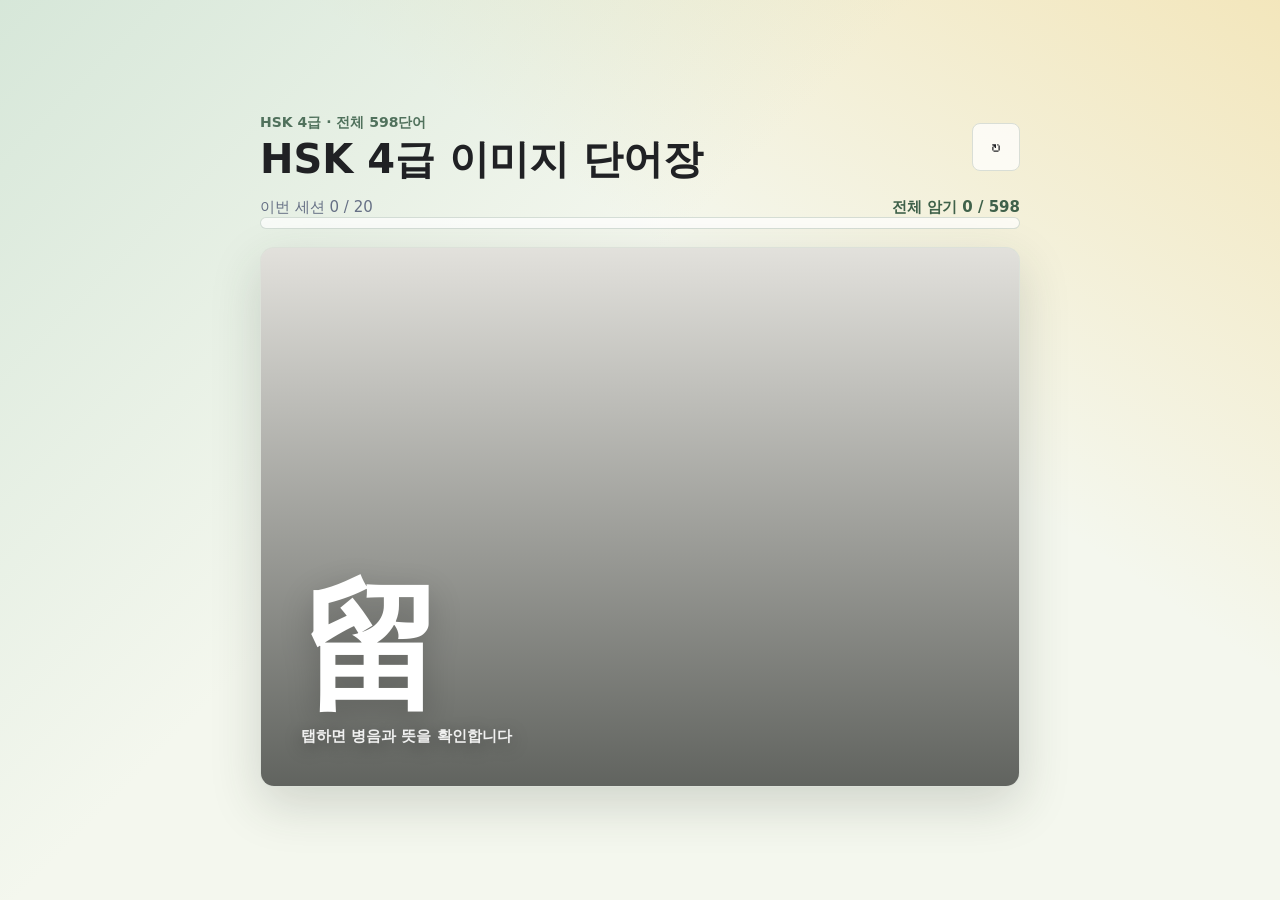
==== commit 00080b73: "Add HSK 4급 이미지 단어장 web app 598-word HSK4 flashcard: image + hanzi front, pinyin/뜻 back, session-base" ====
--- a/index.html
+++ b/index.html
@@ -1,566 +1,307 @@
-<!DOCTYPE html>
+<!doctype html>
 <html lang="ko">
 <head>
-    <meta charset="UTF-8">
-    <meta name="viewport" content="width=device-width, initial-scale=1.0">
-    <title>중국어 단어 학습</title>
-    <style>
-        * {
-            margin: 0;
-            padding: 0;
-            box-sizing: border-box;
-        }
-
-        body {
-            font-family: -apple-system, BlinkMacSystemFont, 'Segoe UI', Roboto, 'Helvetica Neue', Arial, sans-serif;
-            background: linear-gradient(135deg, #e0f2e9 0%, #d4e7f7 100%);
-            min-height: 100vh;
-            display: flex;
-            align-items: center;
-            justify-content: center;
-            padding: 20px;
-        }
-
-        .container {
-            width: 100%;
-            max-width: 800px;
-        }
-
-        .progress-section {
-            margin-bottom: 20px;
-        }
-
-        .progress-header {
-            display: flex;
-            justify-content: space-between;
-            align-items: center;
-            margin-bottom: 10px;
-        }
-
-        .progress-text {
-            font-size: 14px;
-            font-weight: 600;
-            color: #555;
-        }
-
-        .stats {
-            display: flex;
-            gap: 15px;
-            align-items: center;
-        }
-
-        .stat-correct {
-            color: #22c55e;
-            font-size: 14px;
-        }
-
-        .stat-incorrect {
-            color: #ef4444;
-            font-size: 14px;
-        }
-
-        .reset-btn {
-            background: none;
-            border: none;
-            color: #888;
-            cursor: pointer;
-            font-size: 18px;
-            padding: 5px;
-            transition: color 0.3s;
-        }
-
-        .reset-btn:hover {
-            color: #555;
-        }
-
-        .progress-bar {
-            width: 100%;
-            height: 8px;
-            background: #ddd;
-            border-radius: 10px;
-            overflow: hidden;
-        }
-
-        .progress-fill {
-            height: 100%;
-            background: linear-gradient(90deg, #22c55e 0%, #3b82f6 100%);
-            transition: width 0.5s ease;
-        }
-
-        .review-notice {
-            margin-top: 8px;
-            font-size: 13px;
-            color: #f97316;
-        }
-
-        .card-container {
-            background: white;
-            border-radius: 20px;
-            box-shadow: 0 10px 40px rgba(0,0,0,0.1);
-            padding: 40px;
-        }
-
-        .question-section {
-            text-align: center;
-            margin-bottom: 40px;
-            padding-bottom: 30px;
-            border-bottom: 2px solid #f0f0f0;
-        }
-
-        .chinese-word {
-            font-size: 72px;
-            font-weight: bold;
-            color: #333;
-            margin-bottom: 15px;
-        }
-
-        .pinyin {
-            font-size: 28px;
-            color: #888;
-            margin-bottom: 25px;
-        }
-
-        .pronunciation-btn {
-            background: #3b82f6;
-            color: white;
-            border: none;
-            padding: 12px 24px;
-            border-radius: 50px;
-            font-size: 16px;
-            font-weight: 600;
-            cursor: pointer;
-            display: inline-flex;
-            align-items: center;
-            gap: 8px;
-            box-shadow: 0 4px 12px rgba(59, 130, 246, 0.3);
-            transition: all 0.3s;
-        }
-
-        .pronunciation-btn:hover {
-            background: #2563eb;
-            transform: translateY(-2px);
-            box-shadow: 0 6px 16px rgba(59, 130, 246, 0.4);
-        }
-
-        .pronunciation-btn.playing {
-            animation: pulse 1s infinite;
-        }
-
-        @keyframes pulse {
-            0%, 100% { opacity: 1; }
-            50% { opacity: 0.7; }
-        }
-
-        .answer-section {
-            margin-top: 30px;
-        }
-
-        .question-prompt {
-            text-align: center;
-            color: #666;
-            font-weight: 600;
-            margin-bottom: 20px;
-            font-size: 16px;
-        }
-
-        .options {
-            display: grid;
-            gap: 12px;
-        }
-
-        .option-btn {
-            padding: 20px;
-            border-radius: 12px;
-            font-size: 18px;
-            font-weight: 600;
-            cursor: pointer;
-            transition: all 0.3s;
-            text-align: left;
-            border: 2px solid #ddd;
-            background: white;
-            display: flex;
-            justify-content: space-between;
-            align-items: center;
-        }
-
-        .option-btn:hover:not(:disabled) {
-            background: #eff6ff;
-            border-color: #3b82f6;
-        }
-
-        .option-btn.correct {
-            background: #22c55e;
-            color: white;
-            border-color: #16a34a;
-        }
-
-        .option-btn.incorrect {
-            background: #ef4444;
-            color: white;
-            border-color: #dc2626;
-        }
-
-        .option-btn.disabled {
-            background: #f5f5f5;
-            opacity: 0.5;
-            cursor: not-allowed;
-        }
-
-        .option-text {
-            white-space: pre-line;
-        }
-
-        .icon {
-            font-size: 24px;
-        }
-
-        .result-message {
-            margin-top: 25px;
-            padding: 16px;
-            border-radius: 12px;
-            text-align: center;
-            font-weight: 600;
-            font-size: 16px;
-        }
-
-        .result-message.correct {
-            background: #dcfce7;
-            color: #166534;
-        }
-
-        .result-message.incorrect {
-            background: #fee2e2;
-            color: #991b1b;
-        }
-
-        .hint {
-            text-align: center;
-            color: #888;
-            font-size: 14px;
-            margin-top: 30px;
-        }
-
-        .completion-screen {
-            background: white;
-            border-radius: 20px;
-            box-shadow: 0 10px 40px rgba(0,0,0,0.1);
-            padding: 50px;
-            text-align: center;
-            max-width: 500px;
-            margin: 0 auto;
-        }
-
-        .completion-emoji {
-            font-size: 80px;
-            margin-bottom: 20px;
-        }
-
-        .completion-title {
-            font-size: 32px;
-            font-weight: bold;
-            color: #333;
-            margin-bottom: 30px;
-        }
-
-        .completion-stats {
-            background: #f9fafb;
-            border-radius: 12px;
-            padding: 25px;
-            margin-bottom: 30px;
-        }
-
-        .completion-stat {
-            color: #666;
-            margin-bottom: 10px;
-            font-size: 16px;
-        }
-
-        .completion-stat:last-child {
-            margin-bottom: 0;
-        }
-
-        .stat-value {
-            font-weight: bold;
-            font-size: 20px;
-        }
-
-        .stat-value.correct {
-            color: #22c55e;
-        }
-
-        .stat-value.incorrect {
-            color: #ef4444;
-        }
-
-        .stat-value.rate {
-            color: #3b82f6;
-        }
-
-        .restart-btn {
-            background: linear-gradient(90deg, #22c55e 0%, #3b82f6 100%);
-            color: white;
-            border: none;
-            padding: 15px 30px;
-            border-radius: 12px;
-            font-size: 16px;
-            font-weight: 600;
-            cursor: pointer;
-            width: 100%;
-            display: flex;
-            align-items: center;
-            justify-content: center;
-            gap: 10px;
-            box-shadow: 0 4px 12px rgba(0,0,0,0.1);
-            transition: all 0.3s;
-        }
-
-        .restart-btn:hover {
-            transform: translateY(-2px);
-            box-shadow: 0 6px 16px rgba(0,0,0,0.15);
-        }
-
-        @media (max-width: 640px) {
-            .chinese-word {
-                font-size: 56px;
-            }
-
-            .pinyin {
-                font-size: 22px;
-            }
-
-            .card-container {
-                padding: 25px;
-            }
-
-            .option-btn {
-                font-size: 16px;
-                padding: 16px;
-            }
-        }
-    </style>
+<meta charset="utf-8" />
+<meta name="viewport" content="width=device-width, initial-scale=1" />
+<title>HSK 4급 이미지 단어장</title>
+<style>
+  :root{
+    --ink:#202124; --muted:#667085; --line:#d9ded6; --paper:#fffdf8; --wash:#f4f7ee;
+    --mint:#b9d7c4; --coral:#ef9a87; --gold:#f1c65b;
+    --shadow:0 18px 50px rgba(44,56,42,.18);
+  }
+  *{box-sizing:border-box}
+  body{
+    margin:0; min-height:100vh; color:var(--ink);
+    font-family:"Pretendard","Noto Sans KR",system-ui,-apple-system,"Segoe UI",sans-serif;
+    background:
+      linear-gradient(135deg,rgba(185,215,196,.5),transparent 42%),
+      linear-gradient(215deg,rgba(241,198,91,.34),transparent 38%),
+      var(--wash);
+  }
+  .app-shell{min-height:100vh; display:grid; place-items:center; padding:24px}
+  .study-panel{width:min(100%,760px); display:grid; gap:18px}
+  .topbar{display:flex; align-items:center; justify-content:space-between; gap:16px}
+  .eyebrow{margin:0 0 6px; color:#50715c; font-size:14px; font-weight:800}
+  h1{margin:0; font-size:clamp(24px,5vw,40px); line-height:1.05}
+  .icon-button{width:48px; height:48px; border:1px solid var(--line); border-radius:8px;
+    color:var(--ink); background:rgba(255,255,255,.74); cursor:pointer; font-size:20px}
+  .progress-copy{display:flex; justify-content:space-between; gap:16px; color:var(--muted); font-size:15px}
+  .progress-copy strong{color:#3f614a}
+  .progress-track{height:12px; overflow:hidden; border:1px solid rgba(80,113,92,.22);
+    border-radius:999px; background:rgba(255,255,255,.7)}
+  .progress-bar{width:0%; height:100%; border-radius:inherit;
+    background:linear-gradient(90deg,var(--mint),var(--gold),var(--coral)); transition:width 240ms ease}
+
+  .card-stage{display:grid; place-items:center; perspective:1400px}
+  .study-card{width:100%; height:min(540px,calc(100vh - 240px)); min-height:440px;
+    position:relative; border:0; padding:0; background:transparent; cursor:pointer}
+  .card-inner{position:absolute; inset:0; transform-style:preserve-3d;
+    transition:transform 420ms cubic-bezier(.2,.78,.26,1)}
+  .study-card.is-flipped .card-inner{transform:rotateY(180deg)}
+  .card-face{position:absolute; inset:0; display:grid; overflow:hidden;
+    border:1px solid rgba(80,113,92,.2); border-radius:14px; background:var(--paper);
+    box-shadow:var(--shadow); backface-visibility:hidden}
+  .card-back{transform:rotateY(180deg)}
+  /* 보이는 면만 클릭 받도록 — 숨은 면이 버튼 클릭을 가로채는 문제 방지 */
+  .study-card:not(.is-flipped) .card-back{pointer-events:none}
+  .study-card.is-flipped .card-front{pointer-events:none}
+  .hero-image{position:absolute; inset:0; width:100%; height:100%; object-fit:cover; background:#dfe6da}
+  .image-overlay{position:absolute; inset:0;
+    background:linear-gradient(180deg,rgba(15,20,16,.12),rgba(15,20,16,.66))}
+  .front-content{position:relative; z-index:1; display:grid; align-content:end; gap:14px;
+    padding:clamp(22px,4vw,40px); color:#fff; text-align:left}
+  .hanzi{font-family:"Noto Serif SC","SimSun",serif; font-weight:800;
+    font-size:clamp(72px,16vw,140px); line-height:.92; text-shadow:0 10px 32px rgba(0,0,0,.22)}
+  .tap-hint{margin:0; color:rgba(255,255,255,.9); font-size:15px; font-weight:700;
+    text-shadow:0 4px 18px rgba(0,0,0,.4)}
+  .back-content{position:relative; z-index:1; display:grid; align-content:center; gap:16px;
+    padding:clamp(22px,5vw,46px); color:var(--ink); background:rgba(255,253,248,.96); text-align:left}
+  .word-row{display:grid; grid-template-columns:1fr auto; gap:16px; align-items:start}
+  .back-content .hanzi{color:#263126; font-size:clamp(60px,13vw,112px); text-shadow:none}
+  .pinyin{margin:0; color:#4c6553; font-size:clamp(24px,5vw,40px); font-weight:900}
+  .meaning-ko{margin:0; font-size:clamp(22px,4.5vw,32px); font-weight:900}
+  .meaning-en{margin:0; color:#5a6b5f; font-size:clamp(16px,3vw,20px); line-height:1.5; font-weight:600}
+  .actions{display:grid; grid-template-columns:1fr 1fr; gap:12px; margin-top:10px}
+  .action-button{min-height:56px; border:0; border-radius:8px; color:var(--ink); font-weight:900; cursor:pointer}
+  .unknown{background:#f4c0b6} .known{background:#b9d7c4}
+  .speak-btn{width:54px; height:54px; border:0; border-radius:50%; background:var(--mint); font-size:22px; cursor:pointer; box-shadow:0 6px 18px rgba(44,56,42,.18); transition:transform .1s ease}
+  .speak-btn:active{transform:scale(.92)}
+
+  .complete-view{display:grid; place-items:center; min-height:440px; padding:32px;
+    border:1px solid rgba(80,113,92,.2); border-radius:14px; text-align:center;
+    background:linear-gradient(135deg,rgba(185,215,196,.7),transparent 54%),var(--paper); box-shadow:var(--shadow)}
+  .complete-view h2{margin:0; font-size:clamp(34px,8vw,60px)}
+  .complete-view p{max-width:44ch; margin:16px auto 28px; color:var(--muted); line-height:1.6}
+  .primary-button{min-width:180px; min-height:54px; border:0; border-radius:8px;
+    background:var(--ink); color:#fff; font-weight:900; cursor:pointer}
+</style>
 </head>
 <body>
-    <div class="container" id="app"></div>
-
-    <script>
-        const vocabulary = [
-            { chinese: '究竟', pinyin: 'jiūjìng', korean: '도대체' },
-            { chinese: '羽毛球', pinyin: 'yǔmáoqiú', korean: '배드민턴, 배드민턴공' },
-            { chinese: '好像', pinyin: 'hǎoxiàng', korean: '~인 것 같다' },
-            { chinese: '网站', pinyin: 'wǎngzhàn', korean: '인터넷 사이트' },
-            { chinese: '洗手间', pinyin: 'xǐshǒujiān', korean: '화장실' },
-            { chinese: '马虎', pinyin: 'mǎhu', korean: '대충하다, 건성으로 하다' },
-            { chinese: '恐怕', pinyin: 'kǒngpà', korean: '아마 ~일 것이다(부정적인 상황을 예측할 때 쓰임)' },
-            { chinese: '随便', pinyin: 'suíbiàn', korean: '마음대로, 좋을 대로, 아무렇게나\n함부로 하다, 제멋대로이다' },
-            { chinese: '到底', pinyin: 'dàodǐ', korean: '도대체\n끝까지 ~하다' },
-            { chinese: '约会', pinyin: 'yuēhuì', korean: '약속, 데이트\n데이트하다' },
-            { chinese: '故意', pinyin: 'gùyì', korean: '일부러, 고의로' },
-            { chinese: '原谅', pinyin: 'yuánliàng', korean: '용서하다' },
-            { chinese: '正好', pinyin: 'zhènghǎo', korean: '딱 좋다, 꼭 맞다\n마침' },
-            { chinese: '伤心', pinyin: 'shāngxīn', korean: '슬프다, 마음이 아프다' },
-            { chinese: '重新', pinyin: 'chóngxīn', korean: '다시, 재차' },
-            { chinese: '总结', pinyin: 'zǒngjié', korean: '총정리하다\n최종 결론' }
-        ];
-
-        let cards = [];
-        let currentIndex = 0;
-        let options = [];
-        let selectedAnswer = null;
-        let showResult = false;
-        let stats = { correct: 0, incorrect: 0 };
-        let isPlaying = false;
-
-        function init() {
-            cards = vocabulary.map((word, idx) => ({ ...word, id: idx, reviewed: false }));
-            render();
-        }
-
-        function generateOptions() {
-            const currentCard = cards[currentIndex];
-            if (!currentCard) return;
-            
-            const correctAnswer = currentCard.korean;
-            const wrongAnswers = vocabulary
-                .filter(v => v.korean !== correctAnswer)
-                .sort(() => Math.random() - 0.5)
-                .slice(0, 3)
-                .map(v => v.korean);
-            
-            options = [correctAnswer, ...wrongAnswers]
-                .sort(() => Math.random() - 0.5);
-        }
-
-        function playPronunciation(text) {
-            if ('speechSynthesis' in window) {
-                isPlaying = true;
-                render();
-                
-                window.speechSynthesis.cancel();
-                
-                const utterance = new SpeechSynthesisUtterance(text);
-                utterance.lang = 'zh-CN';
-                utterance.rate = 0.8;
-                utterance.pitch = 1;
-                
-                utterance.onend = () => {
-                    isPlaying = false;
-                    render();
-                };
-                
-                utterance.onerror = () => {
-                    isPlaying = false;
-                    render();
-                };
-                
-                window.speechSynthesis.speak(utterance);
-            }
-        }
-
-        function handleAnswer(answer) {
-            if (showResult) return;
-            
-            selectedAnswer = answer;
-            showResult = true;
-            
-            const currentCard = cards[currentIndex];
-            const isCorrect = answer === currentCard.korean;
-            
-            cards[currentIndex] = { 
-                ...cards[currentIndex], 
-                reviewed: true, 
-                understood: isCorrect 
-            };
-            
-            if (!isCorrect) {
-                cards.push({ ...cards[currentIndex] });
-            }
-            
-            stats.correct = isCorrect ? stats.correct + 1 : stats.correct;
-            stats.incorrect = isCorrect ? stats.incorrect : stats.incorrect + 1;
-            
-            render();
-            
-            setTimeout(() => {
-                if (currentIndex < cards.length - 1) {
-                    currentIndex++;
-                    selectedAnswer = null;
-                    showResult = false;
-                    generateOptions();
-                    render();
-                } else {
-                    render();
-                }
-            }, 1500);
-        }
-
-        function reset() {
-            cards = vocabulary.map((word, idx) => ({ ...word, id: idx, reviewed: false }));
-            currentIndex = 0;
-            selectedAnswer = null;
-            showResult = false;
-            stats = { correct: 0, incorrect: 0 };
-            generateOptions();
-            render();
-        }
-
-        function getButtonClass(option) {
-            if (!showResult) return 'option-btn';
-            
-            const currentCard = cards[currentIndex];
-            if (option === currentCard.korean) {
-                return 'option-btn correct';
-            }
-            
-            if (option === selectedAnswer && option !== currentCard.korean) {
-                return 'option-btn incorrect';
-            }
-            
-            return 'option-btn disabled';
-        }
-
-        function render() {
-            const app = document.getElementById('app');
-            const currentCard = cards[currentIndex];
-            const progress = cards.filter(c => c.reviewed).length;
-            const notUnderstoodCount = cards.filter(c => c.reviewed && !c.understood).length;
-
-            if (!currentCard) {
-                const accuracy = Math.round((stats.correct / (stats.correct + stats.incorrect)) * 100);
-                app.innerHTML = `
-                    <div class="completion-screen">
-                        <div class="completion-emoji">🎉</div>
-                        <h2 class="completion-title">학습 완료!</h2>
-                        <div class="completion-stats">
-                            <p class="completion-stat">정답: <span class="stat-value correct">${stats.correct}</span></p>
-                            <p class="completion-stat">오답: <span class="stat-value incorrect">${stats.incorrect}</span></p>
-                            <p class="completion-stat">정답률: <span class="stat-value rate">${accuracy}%</span></p>
-                        </div>
-                        <button class="restart-btn" onclick="reset()">
-                            <span>🔄</span>
-                            다시 시작하기
-                        </button>
-                    </div>
-                `;
-                return;
-            }
-
-            app.innerHTML = `
-                <div class="progress-section">
-                    <div class="progress-header">
-                        <span class="progress-text">진행도: ${progress}/${vocabulary.length}</span>
-                        <div class="stats">
-                            <span class="stat-correct">정답: ${stats.correct}</span>
-                            <span class="stat-incorrect">오답: ${stats.incorrect}</span>
-                            <button class="reset-btn" onclick="reset()">🔄</button>
-                        </div>
-                    </div>
-                    <div class="progress-bar">
-                        <div class="progress-fill" style="width: ${(progress / vocabulary.length) * 100}%"></div>
-                    </div>
-                    ${notUnderstoodCount > 0 ? `<p class="review-notice">복습 대기: ${notUnderstoodCount}개</p>` : ''}
-                </div>
-
-                <div class="card-container">
-                    <div class="question-section">
-                        <div class="chinese-word">${currentCard.chinese}</div>
-                        <div class="pinyin">${currentCard.pinyin}</div>
-                        <button class="pronunciation-btn ${isPlaying ? 'playing' : ''}" 
-                                onclick="playPronunciation('${currentCard.chinese}')"
-                                ${isPlaying ? 'disabled' : ''}>
-                            🔊 발음 듣기
-                        </button>
-                    </div>
-
-                    <div class="answer-section">
-                        <p class="question-prompt">이 단어의 뜻은?</p>
-                        <div class="options">
-                            ${options.map(option => `
-                                <button class="${getButtonClass(option)}"
-                                        onclick="handleAnswer(\`${option}\`)"
-                                        ${showResult ? 'disabled' : ''}>
-                                    <span class="option-text">${option}</span>
-                                    ${showResult && option === currentCard.korean ? '<span class="icon">✓</span>' : ''}
-                                    ${showResult && option === selectedAnswer && option !== currentCard.korean ? '<span class="icon">✗</span>' : ''}
-                                </button>
-                            `).join('')}
-                        </div>
-                    </div>
-
-                    ${showResult ? `
-                        <div class="result-message ${selectedAnswer === currentCard.korean ? 'correct' : 'incorrect'}">
-                            ${selectedAnswer === currentCard.korean ? '정답입니다! 🎉' : '틀렸습니다. 다시 나올 거예요! 💪'}
-                        </div>
-                    ` : ''}
-                </div>
-
-                <div class="hint">
-                    💡 정답을 선택하세요. 틀린 문제는 자동으로 다시 나옵니다
-                </div>
-            `;
-        }
-
-        init();
-        generateOptions();
-    </script>
+  <main class="app-shell">
+    <section class="study-panel" aria-live="polite">
+      <header class="topbar">
+        <div>
+          <p class="eyebrow" id="poolInfo">HSK 4급 · 전체 단어</p>
+          <h1>HSK 4급 이미지 단어장</h1>
+        </div>
+        <button class="icon-button" id="restartButton" type="button" aria-label="새 세션">↻</button>
+      </header>
+      <div class="progress-area">
+        <div class="progress-copy">
+          <span id="progressText">처리한 카드 0 / 20</span>
+          <strong id="currentTheme">이미지 연상 학습</strong>
+        </div>
+        <div class="progress-track" aria-hidden="true">
+          <div class="progress-bar" id="progressBar"></div>
+        </div>
+      </div>
+      <div id="cardMount"></div>
+    </section>
+  </main>
+
+<script src="words-data.js"></script>
+<script src="words-ko.js"></script>
+<script>
+/* WORDS_DATA: [{h,p,e,k}] (words-data.js)  /  WORDS_KO: {hanzi: "한국어뜻"} (words-ko.js) */
+const KO = (typeof WORDS_KO !== "undefined") ? WORDS_KO : {};
+// 이미지: loremflickr 키워드 기반 (무료·무키, 단어별 lock으로 고정 → 새로고침해도 동일)
+// ※ 일관된 그림체가 필요하면 나노바나나 일괄 생성으로 로컬 이미지 교체 권장
+function buildImage(w, i){
+  const kw = encodeURIComponent(w.k || "study");
+  return `https://loremflickr.com/600/600/${kw}?lock=${i + 1}`;
+}
+const POOL = WORDS_DATA.map((w, i) => ({
+  hanzi: w.h,
+  pinyin: w.p,
+  english: w.e,
+  korean: KO[w.h] || "",
+  image: buildImage(w, i),
+}));
+
+const SESSION_SIZE = 20;
+const REVIEW_GAP = 5;
+const STORE_KEY = "hsk4_known_v1";
+
+const cardMount = document.querySelector("#cardMount");
+const progressText = document.querySelector("#progressText");
+const progressBar = document.querySelector("#progressBar");
+const currentTheme = document.querySelector("#currentTheme");
+const restartButton = document.querySelector("#restartButton");
+const poolInfo = document.querySelector("#poolInfo");
+
+poolInfo.textContent = `HSK 4급 · 전체 ${POOL.length}단어`;
+
+// 외운 단어(한자) 집합 — localStorage에 영구 저장 (세션이 끝나도 진도 유지)
+function loadKnown(){
+  try { return new Set(JSON.parse(localStorage.getItem(STORE_KEY) || "[]")); }
+  catch(e){ return new Set(); }
+}
+function saveKnown(){
+  try { localStorage.setItem(STORE_KEY, JSON.stringify([...knownSet])); }
+  catch(e){ /* file:// 등 저장 불가 환경에서도 학습은 계속 */ }
+}
+const knownSet = loadKnown();
+function updateMastery(){
+  currentTheme.textContent = `전체 암기 ${knownSet.size} / ${POOL.length}`;
+}
+
+let queue = [], totalCards = 0, knownCount = 0, isFlipped = false, currentWord = null;
+
+// 중국어 음성(TTS) — 브라우저 내장 Web Speech API (무료, Edge의 zh-CN 음성 권장)
+let zhVoice = null;
+function pickZhVoice(){
+  const voices = (window.speechSynthesis && speechSynthesis.getVoices()) || [];
+  zhVoice = voices.find(v => (v.lang||"").toLowerCase() === "zh-cn")
+         || voices.find(v => (v.lang||"").toLowerCase().startsWith("zh"))
+         || null;
+}
+if(window.speechSynthesis){
+  pickZhVoice();
+  speechSynthesis.onvoiceschanged = pickZhVoice;
+}
+function speakChinese(text){
+  if(!window.speechSynthesis || !text) return;
+  speechSynthesis.cancel();
+  const u = new SpeechSynthesisUtterance(text);
+  u.lang = "zh-CN";
+  if(zhVoice) u.voice = zhVoice;
+  u.rate = 0.9;
+  speechSynthesis.speak(u);
+}
+
+function shuffle(arr){
+  const a = [...arr];
+  for(let i = a.length - 1; i > 0; i--){
+    const j = Math.floor(Math.random() * (i + 1));
+    [a[i], a[j]] = [a[j], a[i]];
+  }
+  return a;
+}
+
+function startSession(){
+  // 아직 외우지 않은 단어 중에서만 출제 → 전체 단어를 빠짐없이 학습
+  const remaining = POOL.filter(w => !knownSet.has(w.hanzi));
+  if(remaining.length === 0){ showAllDone(); return; }
+  queue = shuffle(remaining).slice(0, SESSION_SIZE);
+  totalCards = queue.length;
+  knownCount = 0;
+  isFlipped = false;
+  renderCard();
+}
+function updateProgress(){
+  const p = totalCards === 0 ? 0 : (knownCount / totalCards) * 100;
+  progressText.textContent = `이번 세션 ${knownCount} / ${totalCards}`;
+  progressBar.style.width = `${p}%`;
+}
+function renderCard(){
+  updateProgress();
+  updateMastery();
+  if(queue.length === 0){ showComplete(); return; }
+  const w = queue[0];
+  currentWord = w;
+  const koLine = w.korean ? `<p class="meaning-ko">${w.korean}</p>` : "";
+  cardMount.innerHTML = `
+    <div class="card-stage">
+      <div class="study-card" id="studyCard" role="button" tabindex="0" aria-label="카드 뒤집기">
+        <span class="card-inner">
+          <span class="card-face card-front">
+            <img class="hero-image" src="${w.image}" alt="" loading="lazy" onerror="this.style.display='none'" />
+            <span class="image-overlay"></span>
+            <span class="front-content">
+              <span class="hanzi">${w.hanzi}</span>
+              <span class="tap-hint">탭하면 병음과 뜻을 확인합니다</span>
+            </span>
+          </span>
+          <span class="card-face card-back">
+            <span class="back-content">
+              <span class="word-row">
+                <span class="hanzi">${w.hanzi}</span>
+                <button class="speak-btn" id="speakButton" type="button" aria-label="중국어 발음 듣기" title="발음 듣기">🔊</button>
+              </span>
+              <p class="pinyin">${w.pinyin}</p>
+              ${koLine}
+              <p class="meaning-en">${w.english}</p>
+              <span class="actions">
+                <button class="action-button unknown" id="unknownButton" type="button">아직 몰라요</button>
+                <button class="action-button known" id="knownButton" type="button">알아요</button>
+              </span>
+            </span>
+          </span>
+        </span>
+      </div>
+    </div>`;
+  const card = document.querySelector("#studyCard");
+  card.addEventListener("click", flipCard);
+  card.addEventListener("keydown", flipKey);
+  document.querySelector("#knownButton").addEventListener("click", markKnown);
+  document.querySelector("#unknownButton").addEventListener("click", markUnknown);
+  document.querySelector("#speakButton").addEventListener("click", (ev) => { ev.stopPropagation(); speakChinese(w.hanzi); });
+}
+function flipCard(e){
+  // 버튼(알아요/몰라요/발음) 클릭이면 카드는 뒤집지 않음 — 전파 차단 실패에 대한 2차 방어
+  if(e && e.target && e.target.closest && e.target.closest("button")) return;
+  isFlipped = !isFlipped;
+  document.querySelector("#studyCard").classList.toggle("is-flipped", isFlipped);
+  if(isFlipped && currentWord){ try { speakChinese(currentWord.hanzi); } catch(err) {} }  // 뒤집어 뜻 볼 때 자동 발음
+}
+function flipKey(e){
+  // 버튼(알아요/몰라요/발음)에 포커스가 있을 땐 양보하고 카드 뒤집기는 하지 않음
+  if(e.target.closest && e.target.closest(".action-button, .speak-btn")) return;
+  if(e.key !== "Enter" && e.key !== " ") return;
+  e.preventDefault();
+  flipCard();
+}
+function markKnown(e){
+  e.stopPropagation();
+  const w = queue.shift();
+  knownSet.add(w.hanzi);   // 외운 단어로 영구 기록
+  saveKnown();
+  knownCount += 1;
+  isFlipped = false;
+  renderCard();
+}
+function markUnknown(e){
+  e.stopPropagation();
+  const w = queue.shift();
+  const at = Math.min(REVIEW_GAP, queue.length);
+  queue.splice(at, 0, w);
+  isFlipped = false;
+  renderCard();
+}
+function showComplete(){
+  updateMastery();
+  const left = POOL.length - knownSet.size;
+  cardMount.innerHTML = `
+    <section class="complete-view">
+      <div>
+        <h2>${totalCards}단어 완료! 🎉</h2>
+        <p>지금까지 <strong>${knownSet.size}</strong> / ${POOL.length}단어를 외웠어요. 남은 ${left}단어를 이어서 학습하세요.</p>
+        <button class="primary-button" id="againButton" type="button">다음 ${Math.min(SESSION_SIZE, left)}단어</button>
+      </div>
+    </section>`;
+  document.querySelector("#againButton").addEventListener("click", startSession);
+}
+function showAllDone(){
+  updateMastery();
+  cardMount.innerHTML = `
+    <section class="complete-view">
+      <div>
+        <h2>전체 ${POOL.length}단어 완료! 🏆</h2>
+        <p>HSK 4급 단어를 모두 외웠습니다. 진도를 초기화하고 처음부터 다시 복습할 수 있어요.</p>
+        <button class="primary-button" id="resetButton" type="button">진도 초기화하고 다시</button>
+      </div>
+    </section>`;
+  document.querySelector("#resetButton").addEventListener("click", resetProgress);
+}
+function resetProgress(){
+  knownSet.clear();
+  saveKnown();
+  startSession();
+}
+
+restartButton.addEventListener("click", startSession);
+startSession();
+</script>
 </body>
 </html>
